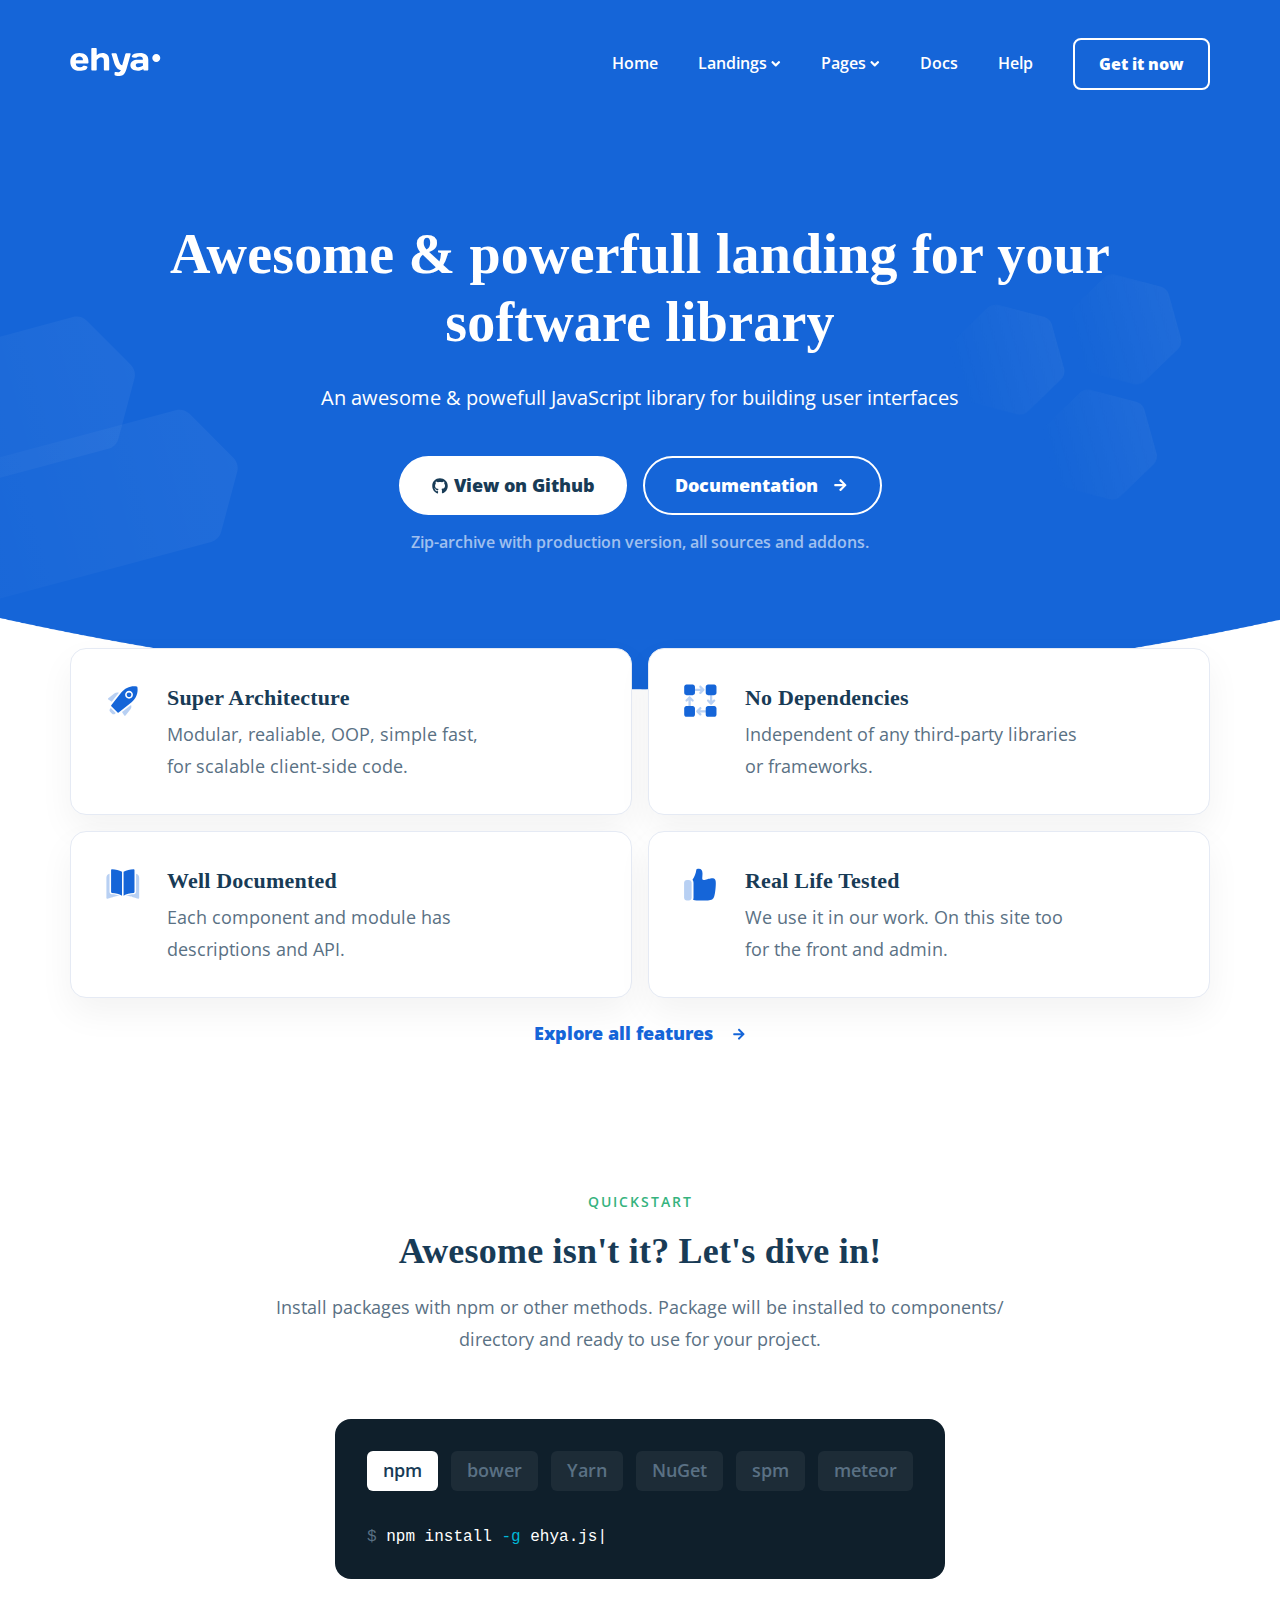
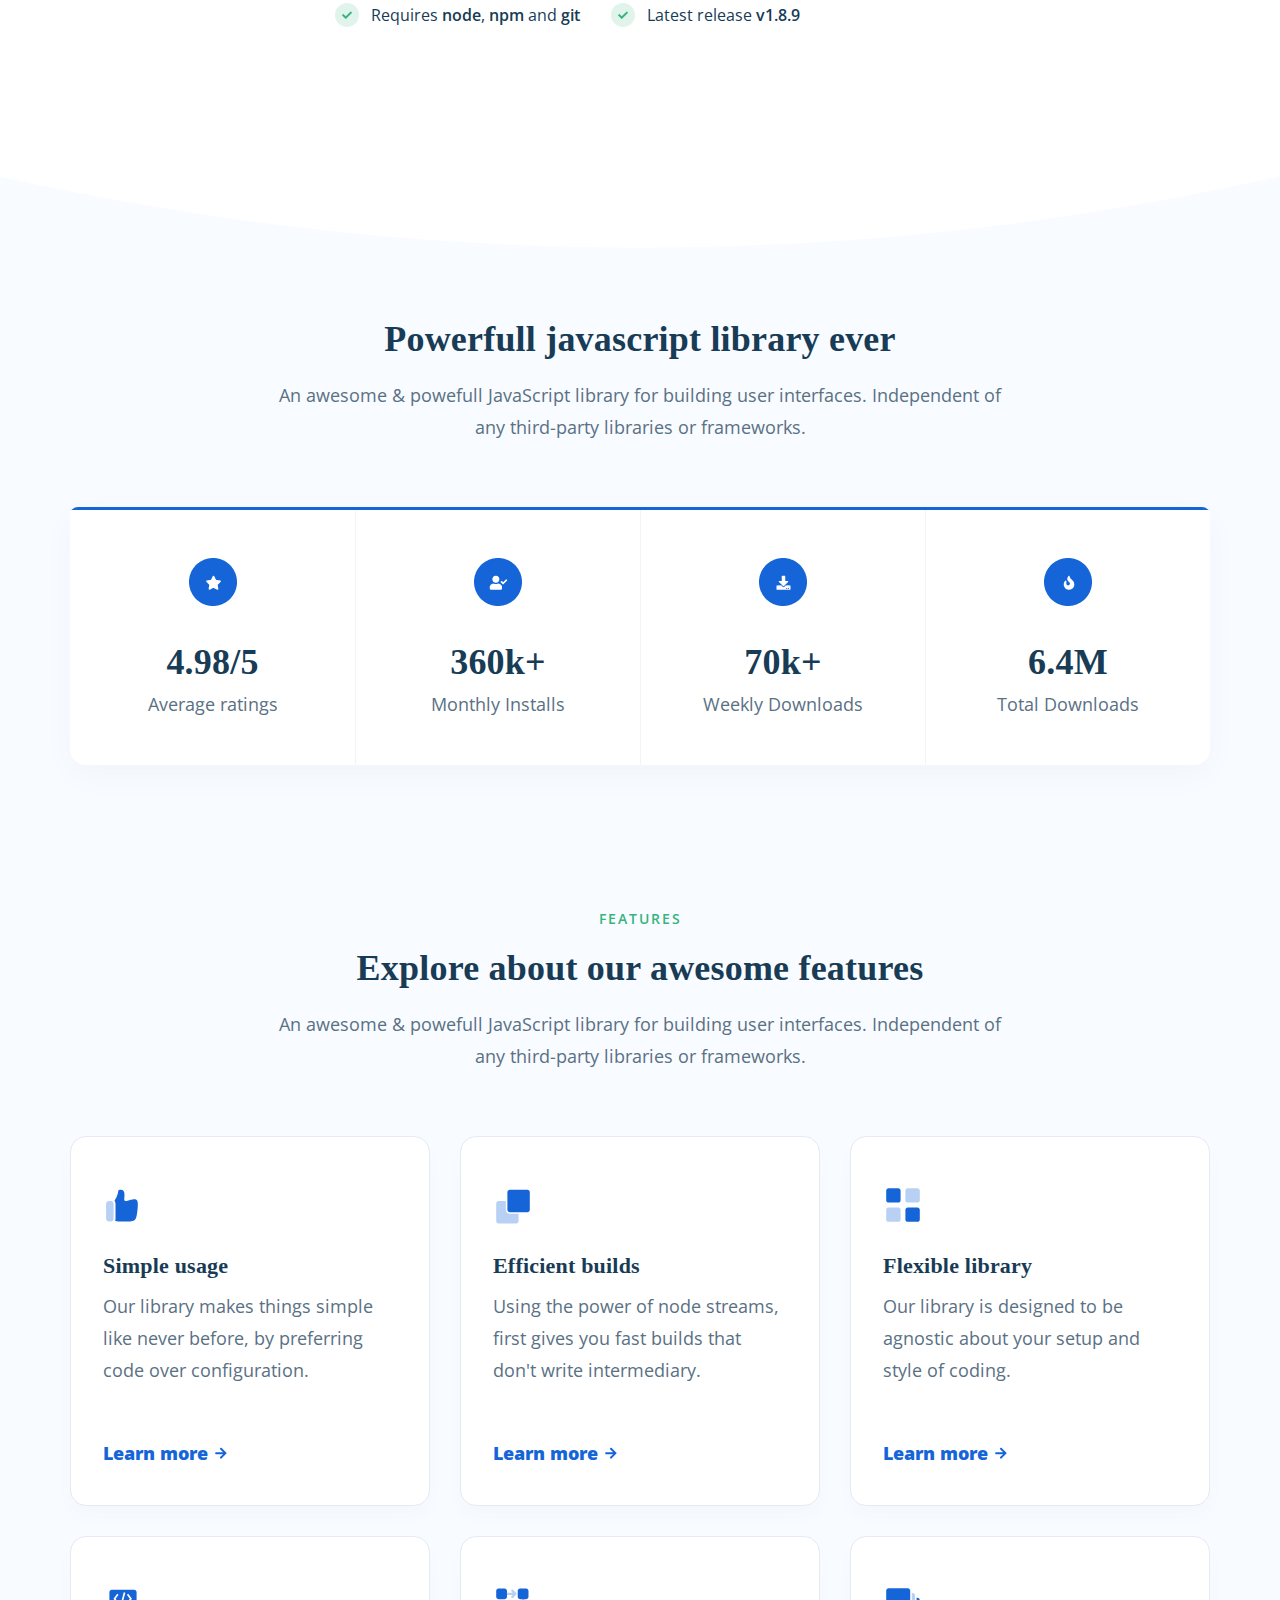
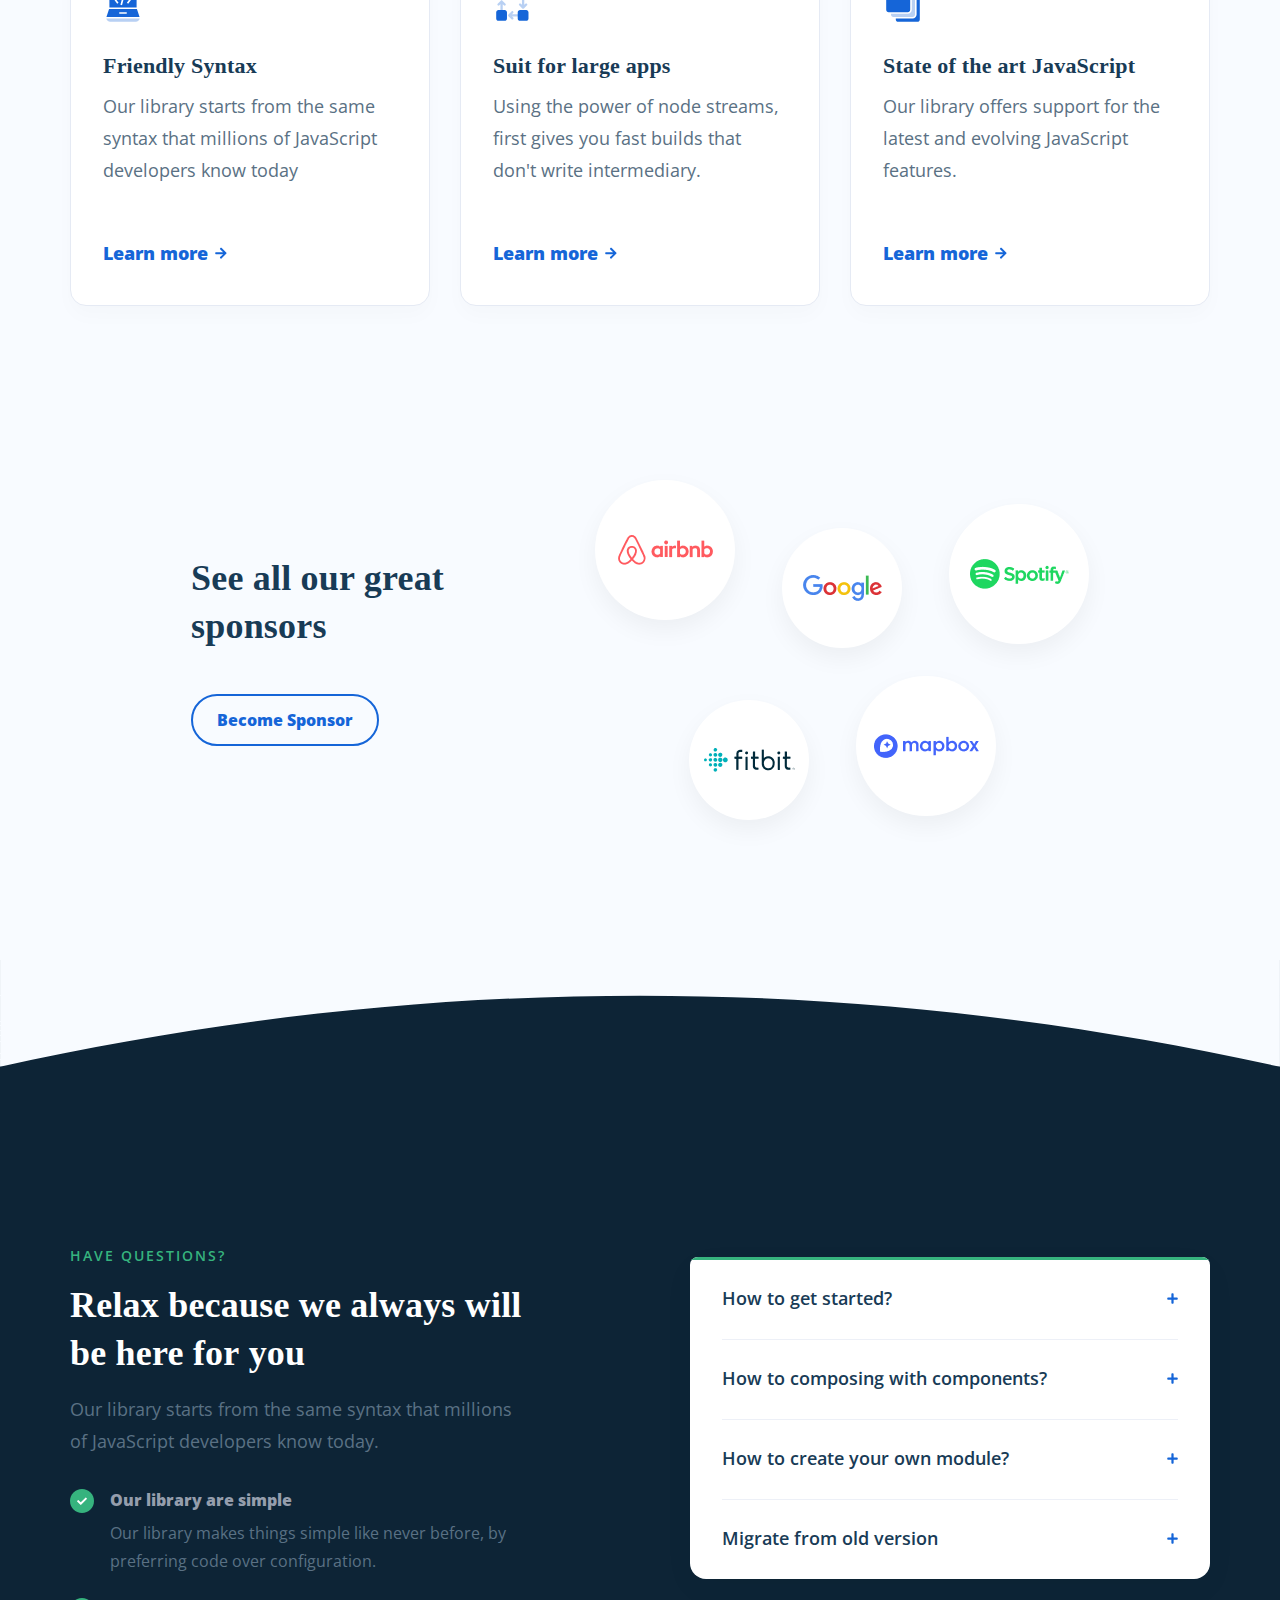
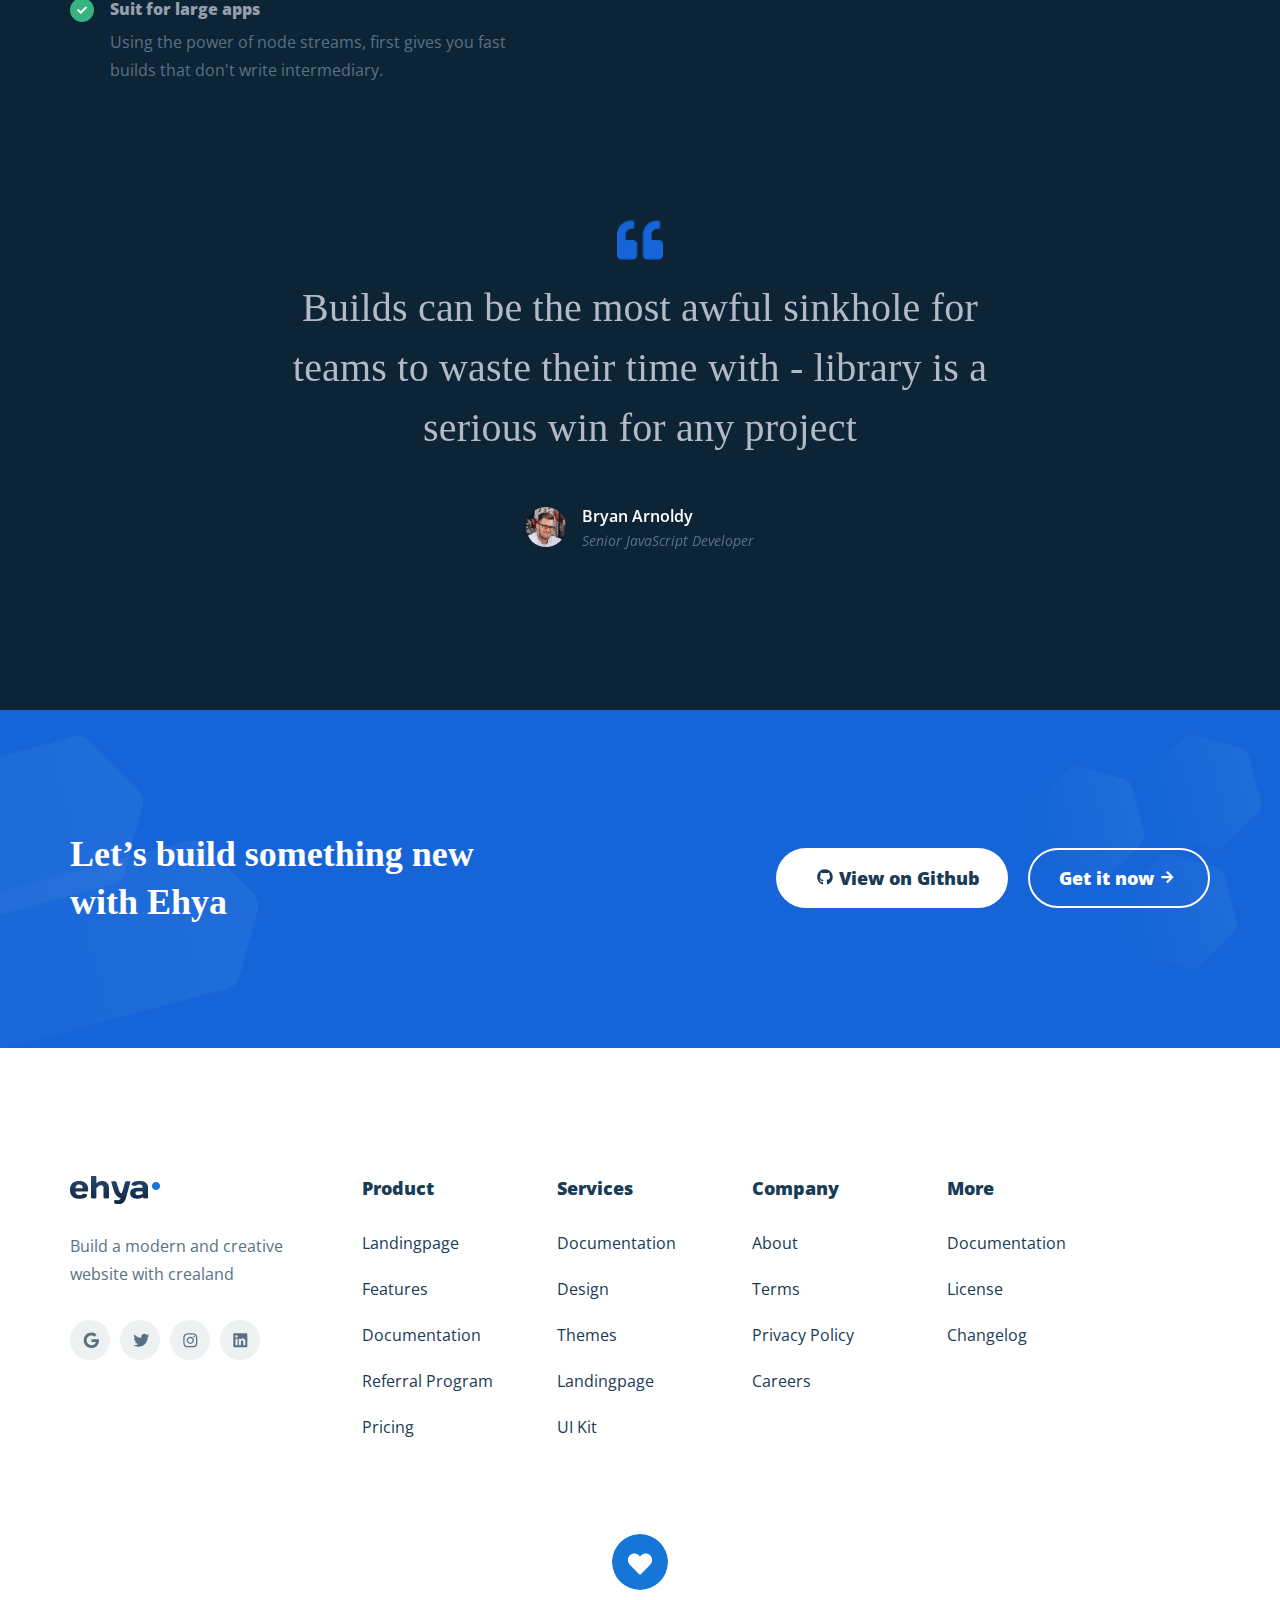
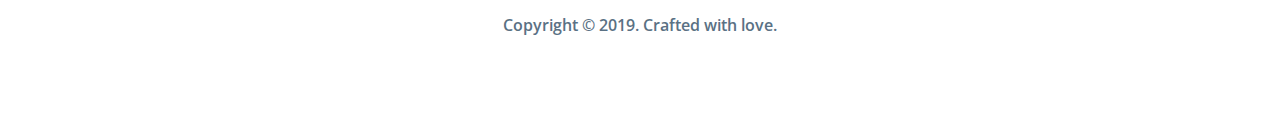
==== index.html @ fa4e306f "fix: change footer mark up & styles" ====
<!DOCTYPE html>
<html lang="en">
<head>
    <meta charset="UTF-8">
    <meta name="viewport" content="width=device-width, initial-scale=1.0">
    <title>Ehya - Software Library</title>
    <link rel="shortcut icon" href="images/favicon.ico" type="image/x-icon">
    <link rel="icon" href="images/favicon.ico" type="image/x-icon">
    <link href="https://fonts.googleapis.com/css2?family=Open+Sans:ital,wght@0,400;0,600;0,700;1,400&display=swap" rel="stylesheet">
    <link rel="stylesheet" href="css/swiper-bundle.min.css">
    <link href="//db.onlinewebfonts.com/c/4c84f01ded4f950150fc30c12a58b5b1?family=SF+Mono" rel="stylesheet">
    <link rel="stylesheet" href="css/style.css">
</head>
<body>
    
    <object type="image/svg+xml" data="images/sprites.svg" style="display: none;"></object>
    
    <div class="modal sign-up-modal">
        <div class="modal-overlay"></div>
        <div class="sign-up-modal__inner">
            <div class="close-btn-block">
                <img src="images/close-icon.png" alt="Close modal" class="sign-up-modal__close-btn">
            </div>
            <!-- /.close-btn-block -->
            <div class="sign-up-modal__content">
                <h3 class="sign-up-modal__title">Let’s join us</h3>
                <button class="sign-up-modal__google-sign-up-btn">
                    <div class="google-sign-up-img">
                        <img src="images/Bitmap@3x.png" alt="Sign up via Google">
                    </div>Sign up with Google</button>
                <h4 class="sign-up-modal__subtitle">Or, sign up with your email</h4>
                <form action="#" class="sign-up-modal__form">
                    <h6 class="input-title">Your name*</h6>
                    <input type="text" class="sign-up-modal__input sign-up-modal__name" placeholder="Enter your name">
                    <h6 class="input-title">Email address*</h6>
                    <input type="email" class="sign-up-modal__input sign-up-modal__email" placeholder="Enter email address">
                    <h6 class="input-title">Password*</h6>
                    <input type="password" class="sign-up-modal__input sign-up-modal__password" placeholder="Enter password">
                    <input type="checkbox" class="sign-up-modal__checkbox-input" id="modal-checkbox">
                    <label class="sign-up-modal__checkbox" for="modal-checkbox">Agree to terms & conditions</label>
                    <button class="sign-up-modal__sign-up-btn" type="submit">Sign up</button>
                </form>
                <span class="sign-up-modal__info">Already have an account?
                    <a class="sign-up-modal__info-link" href="#">Sign in now</a>
                </span></div>
            <!-- /.sign-up-modal__content -->
        </div>
        <!-- /.sign-up-mpdal__inner -->
    </div>
    <!-- /.modal sign-up-modal -->
    
    <div class="mobile-menu">
        <div class="mobile-menu__overlay"></div>
        <div class="mobile-menu__inner">
            <div class="mobile-menu__wrapper">
                <button class="mobile-menu__close-btn">
                    <img src="images/close-mobile-menu.png" alt="Close menu" class="close-btn-icon">
                </button>
                <ul class="mobile-menu__list">
                    <li class="mobile-menu__item">
                        <a href="index.html" class="mobile-menu__link">Home</a>
                    </li>
                    <li class="mobile-menu__item">
                        <a href="#" class="mobile-menu__link mobile-menu__link--dropdown">Landings
                            <svg class="icon mobile-menu__icon">
                                <use xlink:href="images/sprites.svg#arrow-dropdown-menu-icon"></use>
                            </svg>
                        </a>
                        <ul class="mobile-menu__submenu-list">
                            <li class="mobile-menu__submenu-item">
                                <a href="#" class="mobile-menu__submenu-link mobile-menu__submenu-link--dropdown">Services
                                    <svg class="icon mobile-menu__icon">
                                        <use xlink:href="images/sprites.svg#arrow-dropdown-menu-icon"></use>
                                    </svg>
                                </a>
                                <ul class="mobile-menu__subsubmenu-list">
                                    <li class="mobile-menu__subsubmenu-item">
                                        <a href="#" class="mobile-menu__submenu-link">Software Library</a>
                                    </li>
                                    <li class="mobile-menu__subsubmenu-item">
                                        <a href="#" class="mobile-menu__submenu-link">Insurance</a>
                                    </li>
                                    <li class="mobile-menu__subsubmenu-item">
                                        <a href="#" class="mobile-menu__submenu-link">Converence</a>
                                    </li>
                                    <li class="mobile-menu__subsubmenu-item">
                                        <a href="#" class="mobile-menu__submenu-link">Rental</a>
                                    </li>
                                </ul>
                            </li> 
                            <li class="mobile-menu__submenu-item">
                                <a href="#" class="mobile-menu__submenu-link mobile-menu__submenu-link--dropdown">Products
                                    <svg class="icon mobile-menu__icon">
                                        <use xlink:href="images/sprites.svg#arrow-dropdown-menu-icon"></use>
                                    </svg>
                                </a>
                                <ul class="mobile-menu__subsubmenu-list">
                                    <li class="mobile-menu__subsubmenu-item">
                                        <a href="#" class="mobile-menu__submenu-link">Software Library</a>
                                    </li>
                                    <li class="mobile-menu__subsubmenu-item">
                                        <a href="#" class="mobile-menu__submenu-link">Insurance</a>
                                    </li>
                                    <li class="mobile-menu__subsubmenu-item">
                                        <a href="#" class="mobile-menu__submenu-link">Converence</a>
                                    </li>
                                    <li class="mobile-menu__subsubmenu-item">
                                        <a href="#" class="mobile-menu__submenu-link">Rental</a>
                                    </li>
                                </ul>
                            </li>
                        </ul>
                    </li>
                    <li class="mobile-menu__item">
                        <a href="#" class="mobile-menu__link mobile-menu__link--dropdown">Pages
                            <svg class="icon mobile-menu__icon">
                                <use xlink:href="images/sprites.svg#arrow-dropdown-menu-icon"></use>
                            </svg>
                        </a>
                        <ul class="mobile-menu__submenu-list">
                            <li class="mobile-menu__submenu-item">
                                <a href="#" class="mobile-menu__submenu-link">Software Library</a>
                            </li>
                            <li class="mobile-menu__submenu-item">
                                <a href="#" class="mobile-menu__submenu-link">Insurance</a>
                            </li>
                            <li class="mobile-menu__submenu-item">
                                <a href="#" class="mobile-menu__submenu-link">Converence</a>
                            </li>
                            <li class="mobile-menu__submenu-item">
                                <a href="#" class="mobile-menu__submenu-link">Rental</a>
                            </li>
                        </ul>
                    </li>
                    <li class="mobile-menu__item">
                        <a href="#" class="mobile-menu__link mobile-menu__link--dropdown">Docs
                            <svg class="icon mobile-menu__icon">
                                <use xlink:href="images/sprites.svg#arrow-dropdown-menu-icon"></use>
                            </svg>
                        </a>
                        <ul class="mobile-menu__submenu-list">
                            <li class="mobile-menu__submenu-item">
                                <a href="#" class="mobile-menu__submenu-link">Software Library</a>
                            </li>
                            <li class="mobile-menu__submenu-item">
                                <a href="#" class="mobile-menu__submenu-link">Insurance</a>
                            </li>
                            <li class="mobile-menu__submenu-item">
                                <a href="#" class="mobile-menu__submenu-link">Converence</a>
                            </li>
                            <li class="mobile-menu__submenu-item">
                                <a href="#" class="mobile-menu__submenu-link">Rental</a>
                            </li>
                        </ul>
                    </li>
                </ul>
                <button class="mobile-menu__button modal-open-btn">Get it now</button>
            </div>
            <!-- /.mobile-menu__wrapper -->
        </div>
        <!-- /.mobile-menu__inner -->
    </div>
    <!-- /.mobile-menu -->
    
    <header class="header">
        <div class="container header__container">
            <div class="header__wrapper">
                <div class="header__logo">
                    <a href="index.html" class="header__link">
                        <img src="images/logo-header.svg" alt="Ehya" class="header__logo-image">
                    </a>
                </div>
                <nav class="header__menu menu">
                    <ul class="menu__list">
                        <li class="menu__item">
                            <a href="index.html" class="menu__link">Home</a>
                        </li>
                        <li class="menu__item menu__item--dropdown" id="landings">
                            <a href="#" class="menu__link">Landings
                                <img src="images/menu-arrow-down.svg" alt="More" class="menu__img">
                            </a>
                            <div class="dropdown-menu">
                                <div class="dropdown-menu__wrapper">
                                    <ul class="dropdown-menu__list">
                                        <li class="dropdown-menu__item dropdown-menu__item--dropdown">Company
                                            <svg class="icon arrow-dropdown-menu-icon">
                                                <use xlink:href="images/sprites.svg#arrow-dropdown-menu-icon"></use>
                                            </svg>
                                            <div class="dropdown-submenu">
                                                <div class="dropdown-submenu__wrapper">
                                                    <ul class="dropdown-submenu__list">
                                                        <li class="dropdown-submenu__item">Basic</li>
                                                        <li class="dropdown-submenu__item">Right Cover</li>
                                                        <li class="dropdown-submenu__item">Left Cover</li>
                                                        <li class="dropdown-submenu__item">Modal</li>
                                                        <li class="dropdown-submenu__item">Modal with Image</li>
                                                        <li class="dropdown-submenu__item">Illustration</li>
                                                    </ul>
                                                </div>
                                                <!-- /.dropdown-submenu__wrapper -->
                                            </div>
                                            <!-- /.dropdown-submenu -->
                                        </li>
                                        <li class="dropdown-menu__item dropdown-menu__item--dropdown">Career
                                            <svg class="icon arrow-dropdown-menu-icon">
                                                <use xlink:href="images/sprites.svg#arrow-dropdown-menu-icon"></use>
                                            </svg>
                                            <div class="dropdown-submenu">
                                                <div class="dropdown-submenu__wrapper">
                                                    <ul class="dropdown-submenu__list">
                                                        <li class="dropdown-submenu__item">Basic</li>
                                                        <li class="dropdown-submenu__item">Right Cover</li>
                                                        <li class="dropdown-submenu__item">Left Cover</li>
                                                        <li class="dropdown-submenu__item">Modal</li>
                                                        <li class="dropdown-submenu__item">Modal with Image</li>
                                                        <li class="dropdown-submenu__item">Illustration</li>
                                                    </ul>
                                                </div>
                                                <!-- /.dropdown-submenu__wrapper -->
                                            </div>
                                            <!-- /.dropdown-submenu -->
                                        </li>
                                        <li class="dropdown-menu__item dropdown-menu__item--dropdown">Blog
                                            <svg class="icon arrow-dropdown-menu-icon">
                                                <use xlink:href="images/sprites.svg#arrow-dropdown-menu-icon"></use>
                                            </svg>
                                            <div class="dropdown-submenu">
                                                <div class="dropdown-submenu__wrapper">
                                                    <ul class="dropdown-submenu__list">
                                                        <li class="dropdown-submenu__item">Basic</li>
                                                        <li class="dropdown-submenu__item">Right Cover</li>
                                                        <li class="dropdown-submenu__item">Left Cover</li>
                                                        <li class="dropdown-submenu__item">Modal</li>
                                                        <li class="dropdown-submenu__item">Modal with Image</li>
                                                        <li class="dropdown-submenu__item">Illustration</li>
                                                    </ul>
                                                </div>
                                                <!-- /.dropdown-submenu__wrapper -->
                                            </div>
                                            <!-- /.dropdown-submenu -->
                                        </li>
                                        <li class="dropdown-menu__item dropdown-menu__item--dropdown">Utility - Sign in
                                            <svg class="icon arrow-dropdown-menu-icon">
                                                <use xlink:href="images/sprites.svg#arrow-dropdown-menu-icon"></use>
                                            </svg>
                                            <div class="dropdown-submenu">
                                                <div class="dropdown-submenu__wrapper">
                                                    <ul class="dropdown-submenu__list">
                                                        <li class="dropdown-submenu__item">Basic</li>
                                                        <li class="dropdown-submenu__item">Right Cover</li>
                                                        <li class="dropdown-submenu__item">Left Cover</li>
                                                        <li class="dropdown-submenu__item">Modal</li>
                                                        <li class="dropdown-submenu__item">Modal with Image</li>
                                                        <li class="dropdown-submenu__item">Illustration</li>
                                                    </ul>
                                                </div>
                                                <!-- /.dropdown-submenu__wrapper -->
                                            </div>
                                            <!-- /.dropdown-submenu -->
                                        </li>
                                        <li class="dropdown-menu__item dropdown-menu__item--dropdown">Utility - Sign up
                                            <svg class="icon arrow-dropdown-menu-icon">
                                                <use xlink:href="images/sprites.svg#arrow-dropdown-menu-icon"></use>
                                            </svg>
                                            <div class="dropdown-submenu">
                                                <div class="dropdown-submenu__wrapper">
                                                    <ul class="dropdown-submenu__list">
                                                        <li class="dropdown-submenu__item">Basic</li>
                                                        <li class="dropdown-submenu__item">Right Cover</li>
                                                        <li class="dropdown-submenu__item">Left Cover</li>
                                                        <li class="dropdown-submenu__item">Modal</li>
                                                        <li class="dropdown-submenu__item">Modal with Image</li>
                                                        <li class="dropdown-submenu__item">Illustration</li>
                                                    </ul>
                                                </div>
                                                <!-- /.dropdown-submenu__wrapper -->
                                            </div>
                                            <!-- /.dropdown-submenu -->
                                        </li>
                                        <li class="dropdown-menu__item dropdown-menu__item--dropdown">Utility - Password Reset
                                            <svg class="icon arrow-dropdown-menu-icon">
                                                <use xlink:href="images/sprites.svg#arrow-dropdown-menu-icon"></use>
                                            </svg>
                                            <div class="dropdown-submenu">
                                                <div class="dropdown-submenu__wrapper">
                                                    <ul class="dropdown-submenu__list">
                                                        <li class="dropdown-submenu__item">Basic</li>
                                                        <li class="dropdown-submenu__item">Right Cover</li>
                                                        <li class="dropdown-submenu__item">Left Cover</li>
                                                        <li class="dropdown-submenu__item">Modal</li>
                                                        <li class="dropdown-submenu__item">Modal with Image</li>
                                                        <li class="dropdown-submenu__item">Illustration</li>
                                                    </ul>
                                                </div>
                                                <!-- /.dropdown-submenu__wrapper -->
                                            </div>
                                            <!-- /.dropdown-submenu -->
                                        </li>
                                        <li class="dropdown-menu__item dropdown-menu__item--dropdown">Utility - Error 404
                                            <svg class="icon arrow-dropdown-menu-icon">
                                                <use xlink:href="images/sprites.svg#arrow-dropdown-menu-icon"></use>
                                            </svg>
                                            <div class="dropdown-submenu">
                                                <div class="dropdown-submenu__wrapper">
                                                    <ul class="dropdown-submenu__list">
                                                        <li class="dropdown-submenu__item">Basic</li>
                                                        <li class="dropdown-submenu__item">Right Cover</li>
                                                        <li class="dropdown-submenu__item">Left Cover</li>
                                                        <li class="dropdown-submenu__item">Modal</li>
                                                        <li class="dropdown-submenu__item">Modal with Image</li>
                                                        <li class="dropdown-submenu__item">Illustration</li>
                                                    </ul>
                                                </div>
                                                <!-- /.dropdown-submenu__wrapper -->
                                            </div>
                                            <!-- /.dropdown-submenu -->
                                        </li>
                                    </ul>
                                </div>
                                <!-- /.dropdown-menu__wrapper -->
                            </div>
                            <!-- /.dropdown-menu -->
                        </li>
                        <li class="menu__item menu__item--dropdown" id="pages">
                            <a href="#" class="menu__link">Pages
                                <img src="images/menu-arrow-down.svg" alt="More" class="menu__img">
                            </a>
                            <div class="dropdown-menu">
                                <div class="dropdown-menu__wrapper">
                                    <ul class="dropdown-menu__list">
                                        <li class="dropdown-menu__item dropdown-menu__item--dropdown">Company
                                            <svg class="icon arrow-dropdown-menu-icon">
                                                <use xlink:href="images/sprites.svg#arrow-dropdown-menu-icon"></use>
                                            </svg>
                                            <div class="dropdown-submenu">
                                                <div class="dropdown-submenu__wrapper">
                                                    <ul class="dropdown-submenu__list">
                                                        <li class="dropdown-submenu__item">Basic</li>
                                                        <li class="dropdown-submenu__item">Right Cover</li>
                                                        <li class="dropdown-submenu__item">Left Cover</li>
                                                        <li class="dropdown-submenu__item">Modal</li>
                                                        <li class="dropdown-submenu__item">Modal with Image</li>
                                                        <li class="dropdown-submenu__item">Illustration</li>
                                                    </ul>
                                                </div>
                                                <!-- /.dropdown-submenu__wrapper -->
                                            </div>
                                            <!-- /.dropdown-submenu -->
                                        </li>
                                        <li class="dropdown-menu__item dropdown-menu__item--dropdown">Career
                                            <svg class="icon arrow-dropdown-menu-icon">
                                                <use xlink:href="images/sprites.svg#arrow-dropdown-menu-icon"></use>
                                            </svg>
                                            <div class="dropdown-submenu">
                                                <div class="dropdown-submenu__wrapper">
                                                    <ul class="dropdown-submenu__list">
                                                        <li class="dropdown-submenu__item">Basic</li>
                                                        <li class="dropdown-submenu__item">Right Cover</li>
                                                        <li class="dropdown-submenu__item">Left Cover</li>
                                                        <li class="dropdown-submenu__item">Modal</li>
                                                        <li class="dropdown-submenu__item">Modal with Image</li>
                                                        <li class="dropdown-submenu__item">Illustration</li>
                                                    </ul>
                                                </div>
                                                <!-- /.dropdown-submenu__wrapper -->
                                            </div>
                                            <!-- /.dropdown-submenu -->
                                        </li>
                                        <li class="dropdown-menu__item dropdown-menu__item--dropdown">Blog
                                            <svg class="icon arrow-dropdown-menu-icon">
                                                <use xlink:href="images/sprites.svg#arrow-dropdown-menu-icon"></use>
                                            </svg>
                                            <div class="dropdown-submenu">
                                                <div class="dropdown-submenu__wrapper">
                                                    <ul class="dropdown-submenu__list">
                                                        <li class="dropdown-submenu__item">Basic</li>
                                                        <li class="dropdown-submenu__item">Right Cover</li>
                                                        <li class="dropdown-submenu__item">Left Cover</li>
                                                        <li class="dropdown-submenu__item">Modal</li>
                                                        <li class="dropdown-submenu__item">Modal with Image</li>
                                                        <li class="dropdown-submenu__item">Illustration</li>
                                                    </ul>
                                                </div>
                                                <!-- /.dropdown-submenu__wrapper -->
                                            </div>
                                            <!-- /.dropdown-submenu -->
                                        </li>
                                        <li class="dropdown-menu__item dropdown-menu__item--dropdown">Utility - Sign in
                                            <svg class="icon arrow-dropdown-menu-icon">
                                                <use xlink:href="images/sprites.svg#arrow-dropdown-menu-icon"></use>
                                            </svg>
                                            <div class="dropdown-submenu">
                                                <div class="dropdown-submenu__wrapper">
                                                    <ul class="dropdown-submenu__list">
                                                        <li class="dropdown-submenu__item">Basic</li>
                                                        <li class="dropdown-submenu__item">Right Cover</li>
                                                        <li class="dropdown-submenu__item">Left Cover</li>
                                                        <li class="dropdown-submenu__item">Modal</li>
                                                        <li class="dropdown-submenu__item">Modal with Image</li>
                                                        <li class="dropdown-submenu__item">Illustration</li>
                                                    </ul>
                                                </div>
                                                <!-- /.dropdown-submenu__wrapper -->
                                            </div>
                                            <!-- /.dropdown-submenu -->
                                        </li>
                                        <li class="dropdown-menu__item dropdown-menu__item--dropdown">Utility - Sign up
                                            <svg class="icon arrow-dropdown-menu-icon">
                                                <use xlink:href="images/sprites.svg#arrow-dropdown-menu-icon"></use>
                                            </svg>
                                            <div class="dropdown-submenu">
                                                <div class="dropdown-submenu__wrapper">
                                                    <ul class="dropdown-submenu__list">
                                                        <li class="dropdown-submenu__item">Basic</li>
                                                        <li class="dropdown-submenu__item">Right Cover</li>
                                                        <li class="dropdown-submenu__item">Left Cover</li>
                                                        <li class="dropdown-submenu__item">Modal</li>
                                                        <li class="dropdown-submenu__item">Modal with Image</li>
                                                        <li class="dropdown-submenu__item">Illustration</li>
                                                    </ul>
                                                </div>
                                                <!-- /.dropdown-submenu__wrapper -->
                                            </div>
                                            <!-- /.dropdown-submenu -->
                                        </li>
                                        <li class="dropdown-menu__item dropdown-menu__item--dropdown">Utility - Password Reset
                                            <svg class="icon arrow-dropdown-menu-icon">
                                                <use xlink:href="images/sprites.svg#arrow-dropdown-menu-icon"></use>
                                            </svg>
                                            <div class="dropdown-submenu">
                                                <div class="dropdown-submenu__wrapper">
                                                    <ul class="dropdown-submenu__list">
                                                        <li class="dropdown-submenu__item">Basic</li>
                                                        <li class="dropdown-submenu__item">Right Cover</li>
                                                        <li class="dropdown-submenu__item">Left Cover</li>
                                                        <li class="dropdown-submenu__item">Modal</li>
                                                        <li class="dropdown-submenu__item">Modal with Image</li>
                                                        <li class="dropdown-submenu__item">Illustration</li>
                                                    </ul>
                                                </div>
                                                <!-- /.dropdown-submenu__wrapper -->
                                            </div>
                                            <!-- /.dropdown-submenu -->
                                        </li>
                                        <li class="dropdown-menu__item dropdown-menu__item--dropdown">Utility - Error 404
                                            <svg class="icon arrow-dropdown-menu-icon">
                                                <use xlink:href="images/sprites.svg#arrow-dropdown-menu-icon"></use>
                                            </svg>
                                            <div class="dropdown-submenu">
                                                <div class="dropdown-submenu__wrapper">
                                                    <ul class="dropdown-submenu__list">
                                                        <li class="dropdown-submenu__item">Basic</li>
                                                        <li class="dropdown-submenu__item">Right Cover</li>
                                                        <li class="dropdown-submenu__item">Left Cover</li>
                                                        <li class="dropdown-submenu__item">Modal</li>
                                                        <li class="dropdown-submenu__item">Modal with Image</li>
                                                        <li class="dropdown-submenu__item">Illustration</li>
                                                    </ul>
                                                </div>
                                                <!-- /.dropdown-submenu__wrapper -->
                                            </div>
                                            <!-- /.dropdown-submenu -->
                                        </li>
                                    </ul>
                                </div>
                                <!-- /.dropdown-menu__wrapper -->
                            </div>
                            <!-- /.dropdown-menu -->
                        </li>
                        <li class="menu__item">
                            <a href="#" class="menu__link">Docs</a>
                        </li>
                        <li class="menu__item">
                            <a href="#" class="menu__link">Help</a>
                        </li>
                    </ul>
                </nav>
                <button class="header__button modal-open-btn">Get it now</button>
        
                <button class="mobile-menu-open-btn">
                    <span class="open-btn-item"></span>
                    <span class="open-btn-item"></span>
                    <span class="open-btn-item"></span>
                </button>
            </div>
            <!-- /.header__wrapper -->
        </div>
        <!-- /.container header__container -->
    </header>

    <section class="hero">
        <div class="hero__wrapper">
            <div class="container">
                <div class="hero__content">
                    <h1 class="hero__title">Awesome & powerfull landing for your software library</h1>
                    <h4 class="hero__subtitle">An awesome & powefull JavaScript library for building user interfaces</h4>
                    <div class="hero__button-group">
                        <a href="#" class="hero__button hero__git-button">
                            <svg class="icon git-icon hero__git">
                                <use xlink:href="images/sprites.svg#git-icon"></use>
                            </svg>
                            View on Github
                        </a>
                        <a href="pricing.html" class="hero__button hero__docs-button">Documentation 
                            <svg class="icon arrow-right-icon hero__arrow-right">
                                <use xlink:href="images/sprites.svg#arrow-right-icon"></use>
                            </svg>
                        </a>
                    </div>
                    <!-- /.hero__button-group -->
                    <p class="hero__descr">Zip-archive with production version, all sources and addons.</p>
                    <div class="left-patern">
                        <img src="images/hero-patern-left.svg" alt="#">
                    </div>
                    <!-- /.left-patern -->
                    <div class="right-patern">
                        <img src="images/hero-patern-right.svg" alt="#">
                    </div>
                    <!-- /.right-patern -->
                </div>
                <!-- /.hero__content -->
            </div>
        </div>
        <!-- /.hero__wrapper -->
        <div class="hero__wave">
            <img src="images/wave.png" alt="wave">
        </div>
    </section>

    <section class="features-cards"> 
        <div class="container features-cards__container">
            <div class="features-cards__inner">
                <div class="features-cards__item">
                    <img src="images/icon-rocket.svg" alt="Rocket" class="features-cards__icon">
                    <div class="features-cards__descr">
                        <h4 class="features-cards__title">Super Architecture</h4>
                        <p class="features-cards__text">Modular, realiable, OOP, simple fast, for scalable client-side code.</p>
                    </div>
                    <!-- /.features-cards__descr -->
                </div>
                <!-- /.features-cards__item -->
                <div class="features-cards__item">
                    <img src="images/icon-workflow.svg" alt="Workflow" class="features-cards__icon">
                    <div class="features-cards__descr">
                        <h4 class="features-cards__title">No Dependencies</h4>
                        <p class="features-cards__text">Independent of any third-party libraries or frameworks.</p>
                    </div>
                    <!-- /.features-cards__descr -->
                </div>
                <!-- /.features-cards__item -->
                <div class="features-cards__item">
                    <img src="images/icon-opened-file.svg" alt="Opened File" class="features-cards__icon">
                    <div class="features-cards__descr">
                        <h4 class="features-cards__title">Well Documented</h4>
                        <p class="features-cards__text">Each component and module has descriptions and API.</p>
                    </div>
                    <!-- /.features-cards__descr -->
                </div>
                <!-- /.features-cards__item -->
                <div class="features-cards__item">
                    <img src="images/icon-like.svg" alt="Like" class="features-cards__icon">
                    <div class="features-cards__descr">
                        <h4 class="features-cards__title">Real Life Tested</h4>
                        <p class="features-cards__text">We use it in our work. On this site too for the front and admin.</p>
                    </div>
                    <!-- /.features-cards__descr -->
                </div>
                <!-- /.features-cards__item -->
            </div>
            <!-- /.features-cards__inner -->
                <div class="features-cards__explore-all">
                    <a href="pricing.html" class="features-cards__link">Explore all features
                        <svg class="icon arrow-right-icon features-cards__arrow-right">
                            <use xlink:href="images/sprites.svg#arrow-right-icon"></use>
                        </svg>
                    </a>
                </div>
                <!-- /.features-cards__explore-all -->
        </div>
        <!-- /.container -->
    </section>

    <section class="quickstart">
        <div class="container">
            <div class="quickstart__inner">
                <h5 class="quickstart__suptitle section-suptitle">QUICKSTART</h5>
                <h2 class="quickstart__title section-title">Awesome isn't it? Let's dive in!</h2>
                <p class="quickstart__descr section-descr">Install packages with npm or other methods. Package will be installed to components/ directory and ready to use for your project.</p>
                <div class="quickstart__monitor-inner">
                    <div class="quickstart__monitor">
                        <div class="quickstart__button-panel">
                            <button class="quickstart__button quickstart__button--active" data-target="npm">npm</button>
                            <button class="quickstart__button" data-target="bower">bower</button>
                            <button class="quickstart__button" data-target="yarn">Yarn</button>
                            <button class="quickstart__button" data-target="nuGet">NuGet</button>
                            <button class="quickstart__button" data-target="spm">spm</button>
                            <button class="quickstart__button" data-target="meteor">meteor</button>
                        </div>
                        <!-- /.quickstart__button-panel -->
                        <div class="quickstart__code-panel">
                            <p class="quickstart__code-sample quickstart__code-sample--active" id="npm">
                                <span class="grey-text">$ </span>npm install <span class="cian-text">-g </span>ehya.js|
                            </p>
                            <p class="quickstart__code-sample" id="bower">
                                <span class="grey-text">$ </span>bower install <span class="cian-text">-g </span>ehya.js|
                            </p>
                            <p class="quickstart__code-sample" id="yarn">
                                <span class="grey-text">$ </span>Yarn install <span class="cian-text">-g </span>ehya.js|
                            </p>
                            <p class="quickstart__code-sample" id="nuGet">
                                <span class="grey-text">$ </span>NuGet install <span class="cian-text">-g </span>ehya.js|
                            </p>
                            <p class="quickstart__code-sample" id="spm">
                                <span class="grey-text">$ </span>spm install <span class="cian-text">-g </span>ehya.js|
                            </p>
                            <p class="quickstart__code-sample" id="meteor">
                                <span class="grey-text">$ </span>meteor install <span class="cian-text">-g </span>ehya.js|
                            </p>
                        </div>
                        <!-- /.quickstart__code-panel -->
                    </div>
                    <!-- /.quickstart__monitor -->
                    <div class="quickstart__explanation">
                        <div class="quickstart__explanation-item quickstart__explanation-item--active" id="npm-req">
                            <p class="quickstart__text quickstart__requiares">
                                <img src="images/check-icon.svg" alt="icon" class="quickstart__icon"> Requires
                                <span class="quickstart__bold-span"> &nbsp;node</span>,
                                <span class="quickstart__bold-span">&nbsp;npm&nbsp;</span>and
                                <span class="quickstart__bold-span">&nbsp;git </span>
                            </p>
                            <p class="quickstart__text quickstart__version">
                                <img src="images/check-icon.svg" alt="icon" class="quickstart__icon"> Latest release
                                <span class="quickstart__bold-span">&nbsp;v1.8.9</span>
                            </p>
                        </div>
                        <!-- /.quickstart__explanation-item -->
                        <div class="quickstart__explanation-item" id="bower-req">
                            <p class="quickstart__text quickstart__requiares">
                                <img src="images/check-icon.svg" alt="icon" class="quickstart__icon"> Requires
                                <span class="quickstart__bold-span"> &nbsp;node</span>,
                                <span class="quickstart__bold-span">&nbsp;bower&nbsp;</span>and
                                <span class="quickstart__bold-span">&nbsp;git </span>
                            </p>
                            <p class="quickstart__text quickstart__version">
                                <img src="images/check-icon.svg" alt="icon" class="quickstart__icon"> Latest release
                                <span class="quickstart__bold-span">&nbsp;v2.3</span>
                            </p>
                        </div>
                        <!-- /.quickstart__explanation-item -->
                        <div class="quickstart__explanation-item" id="yarn-req">
                            <p class="quickstart__text quickstart__requiares">
                                <img src="images/check-icon.svg" alt="icon" class="quickstart__icon"> Requires
                                <span class="quickstart__bold-span"> &nbsp;node</span>,
                                <span class="quickstart__bold-span">&nbsp;Yarn&nbsp;</span>and
                                <span class="quickstart__bold-span">&nbsp;git </span>
                            </p>
                            <p class="quickstart__text quickstart__version">
                                <img src="images/check-icon.svg" alt="icon" class="quickstart__icon"> Latest release
                                <span class="quickstart__bold-span">&nbsp;v1.01.2</span>
                            </p>
                        </div>
                        <!-- /.quickstart__explanation-item -->
                        <div class="quickstart__explanation-item" id="nuGet-req">
                            <p class="quickstart__text quickstart__requiares">
                                <img src="images/check-icon.svg" alt="icon" class="quickstart__icon"> Requires
                                <span class="quickstart__bold-span"> &nbsp;node</span>,
                                <span class="quickstart__bold-span">&nbsp;NuGet&nbsp;</span>and
                                <span class="quickstart__bold-span">&nbsp;git </span>
                            </p>
                            <p class="quickstart__text quickstart__version">
                                <img src="images/check-icon.svg" alt="icon" class="quickstart__icon"> Latest release
                                <span class="quickstart__bold-span">&nbsp;v3.5.0</span>
                            </p>
                        </div>
                        <!-- /.quickstart__explanation-item -->
                        <div class="quickstart__explanation-item" id="spm-req">
                            <p class="quickstart__text quickstart__requiares">
                                <img src="images/check-icon.svg" alt="icon" class="quickstart__icon"> Requires
                                <span class="quickstart__bold-span"> &nbsp;node</span>,
                                <span class="quickstart__bold-span">&nbsp;spm&nbsp;</span>and
                                <span class="quickstart__bold-span">&nbsp;git </span>
                            </p>
                            <p class="quickstart__text quickstart__version">
                                <img src="images/check-icon.svg" alt="icon" class="quickstart__icon"> Latest release
                                <span class="quickstart__bold-span">&nbsp;v3.2.19</span>
                            </p>
                        </div>
                        <!-- /.quickstart__explanation-item -->
                        <div class="quickstart__explanation-item" id="meteor-req">
                            <p class="quickstart__text quickstart__requiares">
                                <img src="images/check-icon.svg" alt="icon" class="quickstart__icon"> Requires
                                <span class="quickstart__bold-span"> &nbsp;node</span>,
                                <span class="quickstart__bold-span">&nbsp;meteor&nbsp;</span>and
                                <span class="quickstart__bold-span">&nbsp;git </span>
                            </p>
                            <p class="quickstart__text quickstart__version">
                                <img src="images/check-icon.svg" alt="icon" class="quickstart__icon"> Latest release
                                <span class="quickstart__bold-span">&nbsp;v7.007.1</span>
                            </p>
                        </div>
                        <!-- /.quickstart__explanation-item -->
                    </div>
                    <!-- /.quickstart__explanation -->
                </div>
                <!-- /.quickstart__monitor-inner -->
            </div>
            <!-- /.quickstart__inner -->
        </div>
        <!-- /.container -->
    </section>
    
    <div class="powerfull__wave">
        <img src="images/wave.svg" alt="">
    </div>

    <section class="powerfull">
        <div class="container">
            <h2 class="powerfull__title section-title">Powerfull javascript library ever</h2>
            <div class="powerfull__descr section-descr">An awesome & powefull JavaScript library for building user interfaces. Independent of any third-party libraries or frameworks.</div>
            <div class="powerfull__results">
                <div class="powerfull__line"></div>
                <!-- /.powerfull__line -->
                <div class="powerfull__results-wrapper">
                    <div class="powerfull__card">
                        <img src="images/star.png" alt="Star" class="powerfull__icon">
                        <h2 class="powerfull__count">4.98/5</h2>
                        <span class="powerfull__text">Average ratings</span>
                    </div>
                    <div class="powerfull__card">
                        <img src="images/person.png" alt="Person" class="powerfull__icon">
                        <h2 class="powerfull__count">360k+</h2>
                        <span class="powerfull__text">Monthly Installs</span>
                    </div>
                    <div class="powerfull__card">
                        <img src="images/download.png" alt="Downloads" class="powerfull__icon">
                        <h2 class="powerfull__count">70k+</h2>
                        <span class="powerfull__text">Weekly Downloads</span>
                    </div>
                    <div class="powerfull__card">
                        <img src="images/fire.png" alt="Fire" class="powerfull__icon">
                        <h2 class="powerfull__count">6.4M</h2>
                        <span class="powerfull__text">Total Downloads</span>
                    </div>
                </div>
                <!-- /.powerfull__results-wrapper -->
            </div>
            <!-- /.powerfull__results -->
        </div>
        <!-- /.container -->
    </section>

    <section class="features">
        <div class="container">
            <h5 class="features__suptitle section-suptitle">FEATURES</h5>
            <h2 class="features__title section-title">Explore about our awesome features</h2>
            <p class="features__descr section-descr">An awesome & powefull JavaScript library for building user interfaces. Independent of any third-party libraries or frameworks.</p>
            <div class="features__inner">
                <div class="features__card">
                    <img src="images/icon-like.svg" alt="Like" class="features__card-icon">
                    <h4 class="features__card-title">Simple usage</h4>
                    <p class="features__card-text">Our library makes things simple like never before, by preferring code over configuration.</p>
                    <a href="pricing.html" class="features__card-link">Learn more
                        <svg class="icon arrow-right-icon features__card-arrow-right">
                            <use xlink:href="images/sprites.svg#arrow-right-icon"></use>
                        </svg>
                    </a>
                </div>
                <!-- /.features__card -->
                <div class="features__card">
                    <img src="images/icon-substract.svg" alt="Substract" class="features__card-icon">
                    <h4 class="features__card-title">Efficient builds</h4>
                    <p class="features__card-text">Using the power of node streams, first gives you fast builds that don't write intermediary.</p>
                    <a href="pricing.html" class="features__card-link">Learn more
                        <svg class="icon arrow-right-icon features__card-arrow-right">
                            <use xlink:href="images/sprites.svg#arrow-right-icon"></use>
                        </svg>
                    </a>
                </div>
                <!-- /.features__card -->
                <div class="features__card">
                    <img src="images/icon-application.svg" alt="Application" class="features__card-icon">
                    <h4 class="features__card-title">Flexible library</h4>
                    <p class="features__card-text">Our library is designed to be agnostic about your setup and style of coding. </p>
                    <a href="pricing.html" class="features__card-link">Learn more
                        <svg class="icon arrow-right-icon features__card-arrow-right">
                            <use xlink:href="images/sprites.svg#arrow-right-icon"></use>
                        </svg>
                    </a>
                </div>
                <!-- /.features__card -->
                <div class="features__card">
                    <img src="images/icon-syntax.svg" alt="Syntax" class="features__card-icon">
                    <h4 class="features__card-title">Friendly Syntax</h4>
                    <p class="features__card-text">Our library starts from the same syntax that millions of JavaScript developers know today</p>
                    <a href="" class="features__card-link">Learn more
                        <svg class="icon arrow-right-icon features__card-arrow-right">
                            <use xlink:href="images/sprites.svg#arrow-right-icon"></use>
                        </svg>
                    </a>
                </div>
                <!-- /.features__card -->
                <div class="features__card">
                    <img src="images/icon-workflow.svg" alt="Workflow" class="features__card-icon">
                    <h4 class="features__card-title">Suit for large apps</h4>
                    <p class="features__card-text">Using the power of node streams, first gives you fast builds that don't write intermediary.</p>
                    <a href="pricing.html" class="features__card-link">Learn more
                        <svg class="icon arrow-right-icon features__card-arrow-right">
                            <use xlink:href="images/sprites.svg#arrow-right-icon"></use>
                        </svg>
                    </a>
                </div>
                <!-- /.features__card -->
                <div class="features__card">
                    <img src="images/icon-multiple-shape.svg" alt="Multiple Shape" class="features__card-icon">
                    <h4 class="features__card-title">State of the art JavaScript</h4>
                    <p class="features__card-text">Our library offers support for the latest and evolving JavaScript features.</p>
                    <a href="pricing.html" class="features__card-link">Learn more
                        <svg class="icon arrow-right-icon features__card-arrow-right">
                            <use xlink:href="images/sprites.svg#arrow-right-icon"></use>
                        </svg>
                    </a>
                </div>
                <!-- /.features__card -->
            </div>
            <!-- /.features__inner -->
        </div>
        <!-- /.container -->
    </section>

    <section class="sponsors">
        <div class="sponsors__container">
            <div class="sponsors__inner">
                <div class="sponsors__left-side">
                    <h2 class="sponsors__title">See all our great sponsors</h2>
                    <button class="sponsors__btn modal-open-btn">Become Sponsor</button>
                </div>
                <!-- /.sponsors__left-side -->
                <div class="sponsors__right-side">
                    <div class="sponsors__item sponsors__item--big sponsors__item--airbnb">
                        <img src="images/airbnb.png" alt="Airbnb">
                    </div>
                    <div class="sponsors__item sponsors__item--small sponsors__item--google">
                        <img src="images/google.png" alt="Google">
                    </div>
                    <div class="sponsors__item sponsors__item--big sponsors__item--spotify">
                        <img src="images/spotify.png" alt="Spotify">
                    </div>
                    <div class="sponsors__item sponsors__item--small sponsors__item--fitbit">
                        <img src="images/fitbit.png" alt="Fitbit">
                    </div>
                    <div class="sponsors__item sponsors__item--big sponsors__item--mapbox">
                        <img src="images/mapbox.png" alt="Mapbox">
                    </div>
                </div>
                <!-- /.sponsors__right-side -->
            </div>
            <!-- /.sponsors__inner -->
        </div>
        <!-- /.sponsors-caontainer -->
    </section>

    <div class="sponsors__wave">
        <img src="images/wave.svg" alt="">
    </div>

    <section class="questions">
        <div class="container questions__container">
            <div class="questions__inner">
                <div class="questions__advantages">
                    <h4 class="questions__suptitle section-suptitle">HAVE QUESTIONS?</h4>
                    <h2 class="questions__title section-title">Relax because we always will be here for&nbsp;you</h2>
                    <p class="questions__descr section-descr">Our library starts from the&nbsp;same syntax that millions of&nbsp;JavaScript developers know today.</p>
                    <div class="questions__pins questions-pins">
                        <div class="questions-pins__item">
                            <img src="images/advantage-icon.svg" alt="Advantage icon" class="questions-pins__icon">
                            <div class="questions-pins__descr">
                                <h4 class="questions-pins__title">Our library are simple</h4>
                                <p class="questions-pins__text">Our library makes things simple like never before, by preferring code over configuration.</p>
                            </div>
                        </div>
                        <div class="questions-pins__item">
                            <img src="images/advantage-icon.svg" alt="Advantage icon" class="questions-pins__icon">
                            <div class="questions-pins__descr">
                                <h4 class="questions-pins__title">Suit for large apps</h4>
                                <p class="questions-pins__text">Using the power of node streams, first gives you fast builds that don't write intermediary.</p>
                            </div>
                        </div>
                    </div>
                    <!-- /.questions__pins -->
                </div>
                <!-- /.questions__advantages -->
                    <div class="questions__pins questions-pins questions-pins--mobile">
                        <div class="questions-pins__item">
                            <img src="images/advantage-icon.svg" alt="Advantage icon" class="questions-pins__icon">
                            <div class="questions-pins__descr">
                                <h4 class="questions-pins__title">Our library are simple</h4>
                                <p class="questions-pins__text">Our library makes things simple like never before, by preferring code over configuration.</p>
                            </div>
                        </div>
                        <div class="questions-pins__item">
                            <img src="images/advantage-icon.svg" alt="Advantage icon" class="questions-pins__icon">
                            <div class="questions-pins__descr">
                                <h4 class="questions-pins__title">Suit for large apps</h4>
                                <p class="questions-pins__text">Using the power of node streams, first gives you fast builds that don't write intermediary.</p>
                            </div>
                        </div>
                    </div>
                    <!-- /.questions__pins--mobile -->
                <div class="questions__accordeon accordeon">
                    <div class="accordeon__line"></div>
                    <!-- /.accordeon__line -->
                    <div class="accordeon__wrapper">
                        <div class="accordeon__item">
                            <h4 class="accordeon__question">How to get started?
                                <div class="accordeon__icons">
                                    <img src="images/plus-icon.svg" alt="Plus" class="accordeon__icon accordeon__icon--plus">
                                    <img src="images/minus-icon.svg" alt="Minus" class="accordeon__icon accordeon__icon--minus">
                                </div>
                                <!-- /.accordeon__icons -->
                            </h4>
                            <p class="accordeon__answer">An awesome & powefull JavaScript library for building user interfaces. Makes things simple like never before, by preferring code over configuration.</p>
                        </div>
                        <!-- /.accordeon__item -->
                        <div class="accordeon__item">
                            <h4 class="accordeon__question">How to composing with components?
                                <div class="accordeon__icons">
                                    <img src="images/plus-icon.svg" alt="Plus" class="accordeon__icon accordeon__icon--plus">
                                    <img src="images/minus-icon.svg" alt="Minus" class="accordeon__icon accordeon__icon--minus">
                                </div>
                                <!-- /.accordeon__icons -->
                            </h4>
                            <p class="accordeon__answer">Lorem ipsum dolor sit amet consectetur adipisicing elit. Repellat vitae vero possimus, cumque voluptas tenetur?</p>
                        </div>
                        <!-- /.accordeon__item -->
                        <div class="accordeon__item">
                            <h4 class="accordeon__question">How to create your own module?
                                <div class="accordeon__icons">
                                    <img src="images/plus-icon.svg" alt="Plus" class="accordeon__icon accordeon__icon--plus">
                                    <img src="images/minus-icon.svg" alt="Minus" class="accordeon__icon accordeon__icon--minus">
                                </div>
                                <!-- /.accordeon__icons -->
                            </h4>
                            <p class="accordeon__answer">Lorem ipsum dolor, sit amet consectetur adipisicing elit. Veniam magnam et, fugit a optio hic?</p>
                        </div>
                        <!-- /.accordeon__item -->
                        <div class="accordeon__item">
                            <h4 class="accordeon__question">Migrate from old version
                                <div class="accordeon__icons">
                                    <img src="images/plus-icon.svg" alt="Plus" class="accordeon__icon accordeon__icon--plus">
                                    <img src="images/minus-icon.svg" alt="Minus" class="accordeon__icon accordeon__icon--minus">
                                </div>
                                <!-- /.accordeon__icons -->
                            </h4>
                            <p class="accordeon__answer">Lorem ipsum dolor sit amet, consectetur adipisicing elit. Itaque autem commodi ex, ducimus est qui error possimus!</p>
                        </div>
                        <!-- /.accordeon__item -->
                    </div>
                    <!-- /.accordeon__wrapper -->
                </div>
                <!-- /.questions__accordeon -->
            </div>
            <!-- /.questions__inner -->
            <div class="questions__slider questions-slider__container">
                <div class="questions-slider__image">
                    <img src="images/quote-left-icon.png" alt="Quote Icon" class="quote-icon">
                </div>
                <!-- /.questions-slider__image -->
                <div class="questions-slider__wrapper swiper-wrapper">
                    <!-- Slides -->
                    <div class="questions-slider__slide swiper-slide">
                        <p class="questions-slider__text">Builds can be the most awful sinkhole for teams to waste their time with - library is a serious win for any project</p>
                        <!-- /.questions-slider__text -->
                        <div class="questions-slider__author">
                            <div class="questions-slider__photo">
                                <img src="images/author-image-1.png" alt="Bryan Arnoldy">
                            </div>
                            <!-- /.questions-slider__photo -->
                            <div class="questions-slider__info">
                                <p class="questions-slider__name">Bryan Arnoldy</p>
                                <p class="questions-slider__job">Senior JavaScript Developer</p>
                            </div>
                            <!-- /.questions-slider__info -->
                        </div>
                        <!-- /.questions-slider__author -->
                    </div>
                    <!-- /.questions-slider__slide -->
                    <div class="questions-slider__slide swiper-slide">
                        <p class="questions-slider__text">Lorem ipsum dolor sit amet consectetur adipisicing elit. Aliquid delectus deleniti fugiat.</p>
                        <!-- /.questions-slider__text -->
                        <div class="questions-slider__author">
                            <div class="questions-slider__photo">
                                <img src="images/author-image-2.png" alt="John Smith">
                            </div>
                            <!-- /.questions-slider__photo -->
                            <div class="questions-slider__info">
                                <p class="questions-slider__name">John Smith</p>
                                <p class="questions-slider__job">CEO</p>
                            </div>
                            <!-- /.questions-slider__info -->
                        </div>
                        <!-- /.questions-slider__author -->
                    </div>
                    <!-- /.questions-slider__slide -->
                    <div class="questions-slider__slide swiper-slide">
                        <p class="questions-slider__text">Lorem ipsum dolor sit, amet consectetur adipisicing elit. Quas nostrum illum animi eius quaerat?</p>
                        <!-- /.questions-slider__text -->
                        <div class="questions-slider__author">
                            <div class="questions-slider__photo">
                                <img src="images/author-image-3.png" alt="Teddy White">
                            </div>
                            <!-- /.questions-slider__photo -->
                            <div class="questions-slider__info">
                                <p class="questions-slider__name">Teddy White</p>
                                <p class="questions-slider__job">UI/UX designer</p>
                            </div>
                            <!-- /.questions-slider__info -->
                        </div>
                        <!-- /.questions-slider__author -->
                    </div>
                    <!-- /.questions-slider__slide -->
                </div>
            </div>
        </div>
        <!-- /.container -->
    </section>

    <section class="sign-up">
        <div class="container">
            <div class="sign-up__wrapper">
                <h2 class="sign-up__title">Let’s build something new with Ehya</h2>
                <div class="sign-up__button-group">
                    <a href="https://github.com" target="blank" class="sign-up__button sign-up__git-button">
                        <svg class="icon git-icon sign-up__git">
                            <use xlink:href="images/sprites.svg#git-icon"></use>
                        </svg>
                        View on Github
                    </a>
                    <button class="sign-up__button sign-up__get-button modal-open-btn">Get it now 
                        <svg class="icon arrow-right-icon sign-up__arrow-right">
                            <use xlink:href="images/sprites.svg#arrow-right-icon"></use>
                        </svg>
                    </button>
                </div>
                <!-- /.sign-up__button-group -->
            </div>
            <!-- /.sign-up__wrapper -->
        </div>
        <!-- /.container -->
        <img src="images/hero-patern-left.svg" alt="Patern" class="sign-up__left-patern">
        <img src="images/hero-patern-right.svg" alt="Patern" class="sign-up__right-patern">
    </section>

    <footer class="footer">
        <div class="container footer__container">
            <div class="footer__wrapper">
                <div class="footer__info">
                    <div class="footer__logo">
                        <a href="#" class="footer__logo-link">
                            <img src="images/logo-black.png" alt="Logo" class="footer__logo-img">
                        </a>
                    </div>
                    <p class="footer__text">Build a modern and creative website with crealand</p>
                    <div class="footer__socials">
                        <a href="https://www.google.com/" target="blank" class="footer__socials-link">
                            <svg class="icon footer__socials-icon">
                                <use xlink:href="images/sprites.svg#google-footer-icon"></use>
                            </svg>
                        </a>
                        <a href="https://twitter.com/" target="blank" class="footer__socials-link">
                            <svg class="icon footer__socials-icon">
                                <use xlink:href="images/sprites.svg#twitter-icon"></use>
                            </svg>
                        </a>
                        <a href="https://www.instagram.com/" target="blank" class="footer__socials-link">
                            <svg class="icon footer__socials-icon">
                                <use xlink:href="images/sprites.svg#instagram-icon"></use>
                            </svg>
                        </a>
                        <a href="https://www.linkedin.com/" target="blank" class="footer__socials-link">
                            <svg class="icon footer__socials-icon">
                                <use xlink:href="images/sprites.svg#linkedin-icon"></use>
                            </svg>
                        </a>
                    </div>
                    <!-- /.footer__socials -->
                </div>
                <!-- /.footer__info -->
                <nav class="footer__menu">
                    <div class="footer__menu-item">
                        <h4 class="footer__list-title">Product</h4>
                        <ul class="footer__list">
                            <li class="footer__item">
                                <a href="#" class="footer__link">Landingpage</a>
                            </li>
                            <li class="footer__item">
                                <a href="#" class="footer__link">Features</a>
                            </li>
                            <li class="footer__item">
                                <a href="#" class="footer__link">Documentation</a>
                            </li>
                            <li class="footer__item">
                                <a href="#" class="footer__link">Referral&nbsp;Program</a>
                            </li>
                            <li class="footer__item">
                                <a href="#" class="footer__link">Pricing</a>
                            </li>
                        </ul>
                    </div>
                    <!-- /.footer__menu-item -->
                    <div class="footer__menu-item">
                        <h4 class="footer__list-title">Services</h4>
                        <ul class="footer__list">
                            <li class="footer__item">
                                <a href="#" class="footer__link">Documentation</a>
                            </li>
                            <li class="footer__item">
                                <a href="#" class="footer__link">Design</a>
                            </li>
                            <li class="footer__item">
                                <a href="#" class="footer__link">Themes</a>
                            </li>
                            <li class="footer__item">
                                <a href="#" class="footer__link">Landingpage</a>
                            </li>
                            <li class="footer__item">
                                <a href="#" class="footer__link">UI Kit</a>
                            </li>
                        </ul>
                    </div>
                    <!-- /.footer__menu-item -->
                    <div class="footer__menu-item">
                        <h4 class="footer__list-title">Company</h4>
                        <ul class="footer__list">
                            <li class="footer__item">
                                <a href="#" class="footer__link">About</a>
                            </li>
                            <li class="footer__item">
                                <a href="#" class="footer__link">Terms</a>
                            </li>
                            <li class="footer__item">
                                <a href="#" class="footer__link">Privacy Policy</a>
                            </li>
                            <li class="footer__item">
                                <a href="#" class="footer__link">Careers</a>
                            </li>
                        </ul>
                    </div>
                    <!-- /.footer__menu-item -->
                    <div class="footer__menu-item">
                        <h4 class="footer__list-title">More</h4>
                        <ul class="footer__list">
                            <li class="footer__item">
                                <a href="#" class="footer__link">Documentation</a>
                            </li>
                            <li class="footer__item">
                                <a href="#" class="footer__link">License</a>
                            </li>
                            <li class="footer__item">
                                <a href="#" class="footer__link">Changelog</a>
                            </li>
                        </ul>
                    </div>
                    <!-- /.footer__menu-item -->
                </nav>
            </div>
            <!-- /.footer__wrapper -->
            <div class="footer__copyright">
                <div class="footer__like">
                    <img src="images/heart.png" alt="Heart" class="footer__like-img">
                </div>
                <p class="footer__copyright-text">Copyright © 2019. Crafted with love.</p>
            </div>
            <!-- /.footer__copyright -->
        </div>
        <!-- /.container -->
    </footer>

    <script src="js/jquery-3.5.1.min.js"></script>
    <script src="js/swiper-bundle.min.js"></script>
    <script src="js/main.js"></script>
</body>
</html>
---- css/style.css ----
@import url(//db.onlinewebfonts.com/c/4c84f01ded4f950150fc30c12a58b5b1?family=SF+Mono);@font-face{font-family:'HKGrotesk-900';src:url(../fonts/HKGrotesk-Bold.woff) format("woff"),url(../fonts/HKGrotesk-Bold.woff2) format("woff2");font-weight:900;font-style:normal;font-display:swap}@font-face{font-family:'HKGrotesk-400';src:url(../fonts/HKGrotesk-Regular.woff) format("woff"),url(../fonts/HKGrotesk-Regular.woff2) format("woff2");font-weight:400;font-style:normal;font-display:swap}@font-face{font-family:'HKGrotesk-600';src:url(../fonts/HKGrotesk-SemiBold.woff) format("woff"),url(../fonts/HKGrotesk-SemiBold.woff2) format("woff2");font-weight:600;font-style:normal;font-display:swap}@font-face{font-family:"SF-Mono";src:url("//db.onlinewebfonts.com/t/4c84f01ded4f950150fc30c12a58b5b1.woff2") format("woff2"),url("//db.onlinewebfonts.com/t/4c84f01ded4f950150fc30c12a58b5b1.woff") format("woff");font-weight:400;font-style:normal;font-display:swap}*,*:after,*:before{box-sizing:border-box}body{padding:0;margin:0;background-color:#fff;font-family:'Open Sans', sans-serif}h1,h2,h3,h4,h5,h6{margin:0}a{display:inline-block;color:inherit;text-decoration:none;transition:0.2s all}p{margin:0}button{padding:0;font-family:inherit;border:none;outline:none;background-color:transparent;cursor:pointer;color:inherit;transition:0.2s all}ul,li{margin:0;padding:0;list-style:none}input{outline:none}svg{transition:0.2s all}.container{max-width:1170px;padding:0 15px;margin:0 auto;width:100%}.git-icon{width:18px;height:16px}.arrow-right-icon{width:18px;height:14px}.section-suptitle{margin-bottom:16px;text-align:center;font-style:normal;font-weight:600;font-size:14px;line-height:19px;text-align:center;letter-spacing:2px;text-transform:uppercase;color:#36B37E}.section-title{margin-bottom:16px;text-align:center;font-family:'HKGrotesk-900';font-style:normal;font-size:36px;line-height:48px;letter-spacing:0.2px;color:#183B56}.section-descr{margin:0px auto 64px;max-width:750px;text-align:center;font-style:normal;font-weight:400;font-size:18px;line-height:32px;color:#5A7184}.header{display:flex;align-items:center;padding:38px 0 34px;color:#fff;background-color:#1565D8;position:fixed;top:0;left:0;width:100%;z-index:6;transition:padding 0.3s}.header--pricing{background-color:#fff;color:#183B56}.header-scroll{opacity:0.95;padding:10px 0;transition:padding 0.3s;border-bottom:2px solid #1565D8}.header__wrapper{display:flex;align-items:center;justify-content:space-between}.header__menu{margin-left:auto}.header__button{padding:13px 24px;border:2px solid #fff;border-radius:8px;font-style:normal;font-weight:900;font-size:16px;line-height:22px;text-align:center}.header__button:hover{color:#183B56;background-color:#fff}.header__button--pricing{color:#1565D8;border:2px solid #1565D8;border-radius:2000px}.header__button--pricing:hover{color:#fff;background-color:#1565D8}.menu__list{display:flex;align-items:center;padding:13px 0;font-style:normal;font-weight:600;font-size:16px;line-height:22px}.menu__item{position:relative;margin-right:40px;border-bottom:2px solid transparent;transition:0.2s all}.menu__item::after{content:'';position:absolute;bottom:-3px;right:0;height:2px;background-color:#fff;width:0%;transition:0.3s}.menu__item:hover::after{width:100%;left:0}.menu__item--pricing::after{background-color:#183B56}.menu__link{display:flex;align-items:center}.menu__img{margin-left:4px}.mobile-menu-open-btn{margin-left:auto;width:24px;height:24px;display:flex;flex-direction:column;justify-content:space-around;display:none}.open-btn-item{display:block;width:100%;height:2px;background-color:#fff}.open-btn-item--black{background-color:#183B56}.hero__wrapper{padding-top:124px;position:relative;padding-bottom:80px;max-width:100%;background-color:#1565D8;color:#fff;overflow:hidden}.hero__content{display:flex;flex-direction:column;align-items:center}.hero__title{font-family:'HKGrotesk-900';font-size:56px;line-height:68px;letter-spacing:0.2px;text-align:center;max-width:946px;margin:96px auto 24px}.hero__subtitle{font-style:normal;font-weight:400;font-size:20px;line-height:36px;text-align:center;margin-bottom:40px}.hero__button{display:inline-flex;align-items:center;font-style:normal;font-weight:900;font-size:18px;line-height:25px;text-align:center;padding:15px 30px;border:2px solid #fff;border-radius:2000px}.hero__button:first-child{margin-right:16px}.hero__button:hover{color:#183B56;background-color:#fff}.hero__button:hover svg{fill:#183B56}.hero__button-group{position:relative;z-index:5;display:flex;align-items:center;margin-bottom:16px}.hero__git-button{color:#183B56;background-color:#fff}.hero__git-button svg{fill:#183B56}.hero__git-button:hover{color:#fff;background-color:transparent}.hero__git-button:hover svg{fill:#fff}.hero__descr{font-style:normal;font-weight:600;font-size:16px;line-height:22px;text-align:center;color:rgba(255,255,255,0.6);margin-bottom:105px}.hero__git{margin-right:5px;fill:#fff}.hero__arrow-right{margin-left:14px;fill:#fff}.hero__wave{background-color:transparent;height:120px;overflow:hidden}.hero__wave img{width:100%;margin-top:-120px;position:absolute}.left-patern img{position:absolute;left:-228px;top:304px;width:620px;height:337px}.right-patern img{position:absolute;width:300px;height:285px;right:50px;top:253px;transform:rotateX(-15deg)}.dropdown-menu{position:absolute;top:-20px;left:-15px;display:none;padding-top:53px}.dropdown-menu__wrapper{position:relative;background-color:#fff;min-width:268px;color:#183B56;font-style:normal;font-weight:400;font-size:16px;line-height:22px;padding:32px 32px 12px;box-shadow:0px 16px 48px rgba(0,0,0,0.16);border-radius:12px;z-index:7}.dropdown-menu__item{position:relative;display:flex;align-items:center;justify-content:space-between;padding-bottom:20px;cursor:pointer}.dropdown-menu__item:last-child{margin-bottom:0}.dropdown-menu__item:hover{color:#1565D8;font-weight:600}.dropdown-menu__item--hovered{color:#1565D8;font-weight:600}.dropdown-menu__item:hover svg{fill:#1565D8}.arrow-dropdown-menu-icon{margin-left:15px;fill:#183B56;width:7px;height:16px;z-index:7}.dropdown-submenu{position:absolute;top:-10px;left:95%;display:none;cursor:pointer;padding-left:20px}.dropdown-submenu__wrapper{min-width:240px;padding:32px;background-color:#fff;box-shadow:0px 16px 48px rgba(0,0,0,0.16);border-radius:12px;color:#183B56}.dropdown-submenu__list{text-align:left}.dropdown-submenu__item{font-style:normal;font-weight:400;font-size:16px;line-height:22px;margin-bottom:12px}.dropdown-submenu__item:last-child{margin-bottom:0}.dropdown-submenu__item:hover{color:#1565D8;font-weight:600}.mobile-menu{visibility:hidden;opacity:0;transform:scale(0);transition:transform 0.5s}.mobile-menu--active{position:fixed;top:0;left:0;width:100%;height:100%;visibility:visible;opacity:1;transform:scale(1);transform-origin:right top;transition:transform 0.5s;z-index:7}.mobile-menu__overlay{position:fixed;top:0;left:0;width:100%;height:100%;background-color:rgba(0,0,0,0.4)}.mobile-menu__inner{position:fixed;top:20px;right:6%;z-index:7;background-color:#fff;border-radius:12px;box-shadow:0px 16px 48px rgba(0,0,0,0.16);min-width:304px;color:#183B56;font-style:normal;font-weight:400;font-size:16px;line-height:22px;overflow:hidden}.mobile-menu__wrapper{position:relative;max-height:90vh;overflow-y:scroll;padding:36px 24px 26px}.mobile-menu__list{width:100%}.mobile-menu__submenu-list{width:100%;margin-top:20px;padding-left:12px;display:none}.mobile-menu__submenu-item+.mobile-menu__submenu-item{margin-top:16px}.mobile-menu__submenu-link{width:100%;display:inline-flex;align-items:center;justify-content:space-between}.mobile-menu__submenu-link--active{color:#1565D8}.mobile-menu__submenu-link--active>svg{fill:#1565D8;transform:rotate(90deg)}.mobile-menu__subsubmenu-list{width:100%;margin:16px 0px;padding-left:12px;display:none}.mobile-menu__subsubmenu-item+.mobile-menu__subsubmenu-item{margin-top:12px}.mobile-menu__link{width:100%;display:inline-flex;align-items:center;justify-content:space-between}.mobile-menu__link--active{color:#1565D8}.mobile-menu__link--active>svg{fill:#1565D8;transform:rotate(90deg)}.mobile-menu__item+.mobile-menu__item{margin-top:20px}.mobile-menu__icon{width:7px;height:16px;fill:#183B56}.mobile-menu__button{width:100%;margin-top:20px;padding:9px 86px;font-style:normal;font-weight:900;font-size:16px;line-height:22px;color:#1565D8;border:2px solid #1565D8;box-sizing:border-box;border-radius:8px}.mobile-menu__close-btn{position:absolute;top:16px;right:20px}.sign-up-modal{position:fixed;top:0;left:0;width:100%;height:100%;display:flex;align-items:center;justify-content:center;visibility:hidden;opacity:0;transition:0.5s all;z-index:10}.sign-up-modal--active{visibility:visible;opacity:1}.sign-up-modal__inner{position:relative;padding:48px 64px 46px;background-color:#fff;max-width:488px;border-radius:12px;transform:scale(0);color:#fff;z-index:16;transition:all 0.5s}.sign-up-modal--active .sign-up-modal__inner{transform:scale(1)}.sign-up-modal__content{max-height:80vh;overflow-y:scroll;scrollbar-width:none}.sign-up-modal__content::-webkit-scrollbar{display:none}.sign-up-modal__close-btn{position:absolute;right:24px;top:24px;cursor:pointer}.sign-up-modal__title{font-family:'HKGrotesk-600';font-style:normal;font-size:36px;line-height:48px;text-align:center;letter-spacing:0.2px;color:#183B56;margin-bottom:35px}.sign-up-modal__google-sign-up-btn{display:flex;align-items:center;justify-content:space-between;background-color:#1565D8;width:100%;padding:5px 74px 5px 6px;border:2px solid #1565D8;border-radius:8px;font-style:normal;font-weight:900;font-size:16px;line-height:22px;margin-bottom:32px}.sign-up-modal__google-sign-up-btn:hover{background-color:#fff;color:#1565D8}.sign-up-modal__subtitle{position:relative;font-style:normal;font-weight:600;font-size:16px;line-height:22px;text-align:center;color:#183B56;margin-bottom:32px}.sign-up-modal__subtitle::before{content:'';height:2px;width:64px;background-color:#E5EAF4;position:absolute;left:0;top:50%}.sign-up-modal__subtitle::after{content:'';height:2px;width:64px;background-color:#E5EAF4;position:absolute;right:0;top:50%}.sign-up-modal__input{width:100%;height:56px;padding:17px 20px;border:1px solid #C3CAD9;border-radius:8px;margin-bottom:24px;font-style:normal;font-weight:600;font-size:16px;line-height:22px;color:#183B56;transition:0.2s all}.sign-up-modal__input:focus{box-shadow:0 0 15px #1565D8}.sign-up-modal__input::placeholder{font-style:normal;font-weight:600;font-size:16px;line-height:22px;color:#959EAD}.sign-up-modal__checkbox{position:relative;font-style:normal;font-weight:600;font-size:14px;line-height:20px;color:#5A7184;cursor:pointer}.sign-up-modal__checkbox::before{content:'';position:absolute;width:16px;height:16px;top:0;left:0;border:1px solid #E5EAF4;box-shadow:inset 0px 1px 3px rgba(0,0,0,0.16);border-radius:4px;margin-right:10px;margin-left:-26px;transition:0.1s all}.sign-up-modal__checkbox:hover{color:#1565D8}.sign-up-modal__checkbox-input{opacity:0;z-index:-1}.sign-up-modal__checkbox-input:checked+label::before{border:1px solid #1565D8;background-color:#1565D8;background-image:url(../images/menu-arrow-down.svg);background-repeat:no-repeat;background-position:50% 45%}.sign-up-modal__checkbox-input:focus+label::before{box-shadow:0 0 15px #1565D8}.sign-up-modal__sign-up-btn{width:100%;background-color:#1565D8;padding:15px;cursor:pointer;font-style:normal;font-weight:900;font-size:18px;line-height:25px;text-align:center;border:2px solid #1565D8;border-radius:8px;margin-top:34px;margin-bottom:24px}.sign-up-modal__sign-up-btn:hover{color:#1565D8;background-color:#fff}.sign-up-modal__sign-up-btn:focus{box-shadow:0 0 15px #1565D8}.sign-up-modal__info{font-style:normal;font-weight:600;font-size:14px;line-height:20px;color:#5A7184;padding-bottom:2px}.sign-up-modal__info-link{margin-left:8px;font-style:normal;font-weight:900;font-size:14px;line-height:20px;color:#1565D8;border-bottom:2 solid #fff;transition:0s}.sign-up-modal__info-link:hover{border-bottom:2px solid #1565D8}.input-title{font-style:normal;font-weight:600;font-size:16px;line-height:22px;color:#5A7184;margin-bottom:12px}.google-sign-up-img{background-color:#fff;padding:9px;border:1px solid #1565D8;max-height:42px;box-shadow:0px 6px 15px rgba(0,0,0,0.1);border-radius:4px}.google-sign-up-img img{width:24px;height:24px}.modal-overlay{position:absolute;visibility:hidden;opacity:0;top:0;left:0;width:100%;height:100%;z-index:15;background-color:rgba(0,0,0,0.8);transition:0.5s all}.modal-overlay--active{visibility:visible;opacity:1}.features-cards{padding-bottom:71px}.features-cards__inner{position:relative;display:grid;grid-template-columns:repeat(2, 1fr);grid-gap:16px;margin-top:-210px}.features-cards__item{display:flex;align-items:flex-start;padding:32px;background:#fff;border:1px solid #E5EAF4;box-shadow:0px 15px 35px rgba(0,0,0,0.05);border-radius:16px}.features-cards__icon{width:40px;height:40px;margin-right:24px}.features-cards__title{font-family:'HKGrotesk-900';font-style:normal;font-size:22px;line-height:33px;letter-spacing:0.2px;color:#183B56;margin-bottom:4px}.features-cards__text{max-width:338px;font-style:normal;font-weight:400;font-size:18px;line-height:32px;color:#5A7184}.features-cards__explore-all{margin:23px auto 0px;text-align:center;border-bottom:2px solid transparent;color:#1565D8}.features-cards__link{position:relative;padding-bottom:2px;font-style:normal;font-weight:900;font-size:18px;line-height:25px}.features-cards__link::after{content:'';position:absolute;bottom:0;left:0;width:100%;height:2px;transform:scaleX(0);background-color:#1565D8;transition:0.3s all}.features-cards__link:hover::after{transform:scaleX(1)}.features-cards__arrow-right{fill:#1565D8;margin-left:15px;width:13px;height:16px;vertical-align:middle}.quickstart{padding:71px 0 96px}.quickstart__inner{max-width:750px;margin:0 auto;display:flex;flex-direction:column;align-items:center}.quickstart__monitor{margin-bottom:24px;padding:32px;background-color:#0F1F2B;border-radius:16px}.quickstart__button-panel{margin-bottom:36px}.quickstart__button{background-color:rgba(255,255,255,0.06);border-radius:6px;padding:7px 16px 8px;font-style:normal;font-weight:600;font-size:18px;line-height:25px;color:#5A7184}.quickstart__button--active{background-color:#fff !important;color:#183B56 !important}.quickstart__button:hover{background-color:#36B37E;color:#fff}.quickstart__button+button{margin-left:9px}.quickstart__code-sample{font-family:"SF-Mono", monospace;font-size:16px;line-height:20px;color:#fff;display:none}.quickstart__code-sample--active{display:block}.quickstart__explanation-item{display:none}.quickstart__explanation-item--active{display:flex}.quickstart__icon{width:24px;height:24px;margin-right:12px}.quickstart__text{display:flex;align-items:center;font-style:normal;font-weight:400;font-size:16px;line-height:22px;color:#183B56}.quickstart__bold-span{font-weight:600}.quickstart__requiares{margin-right:31px}.grey-text{color:#5A7184}.cian-text{color:#00B8D9}.powerfull{margin-top:-71px;padding-bottom:72px;background-color:#F8FBFF}.powerfull__wave{height:263px;margin-bottom:-16px}.powerfull__wave img{max-width:100%;height:100%}.powerfull__line{width:100%;height:3px;background-color:#1565D8}.powerfull__results{background-color:#fff;mix-blend-mode:normal;box-shadow:0px 10px 35px rgba(0,0,0,0.03);border-radius:8px 8px 16px 16px;overflow:hidden}.powerfull__results-wrapper{display:flex;align-items:flex-start}.powerfull__card{padding:48px 0 45px;flex-basis:25%;display:flex;flex-direction:column;align-items:center}.powerfull__card+.powerfull__card{border-left:1px solid rgba(229,234,244,0.5)}.powerfull__icon{width:48px;height:48px;margin-bottom:32px}.powerfull__count{font-family:'HKGrotesk-900';font-style:normal;font-weight:bold;font-size:36px;line-height:48px;text-align:center;letter-spacing:0.2px;color:#183B56;margin-bottom:2px}.powerfull__text{font-style:normal;font-weight:400;font-size:18px;line-height:32px;text-align:center;color:#5A7184}.features{padding:72px 0 86px;background-color:#F8FBFF}.features__inner{display:grid;grid-template-columns:repeat(3, 1fr);grid-gap:30px}.features__card{display:flex;flex-direction:column;align-items:flex-start;min-height:370px;padding:48px 32px 37px;background-color:#fff;border:1px solid #E5EAF4;box-shadow:0px 10px 20px rgba(0,0,0,0.02);border-radius:16px}.features__card-icon{width:40px;height:40px;margin-bottom:25px}.features__card-title{font-family:'HKGrotesk-600';font-style:normal;font-weight:600;font-size:22px;line-height:32px;letter-spacing:0.2px;color:#183B56;margin-bottom:8px}.features__card-text{font-style:normal;font-weight:400;font-size:18px;line-height:32px;max-width:296px;color:#5A7184;margin-bottom:23px}.features__card-link{position:relative;display:inline-flex;align-items:center;margin-top:auto;font-style:normal;font-weight:900;font-size:18px;line-height:25px;color:#1565D8;padding-bottom:2px}.features__card-link::after{content:'';position:absolute;bottom:0;left:0;width:100%;height:2px;transform:scaleX(0);background-color:#1565D8;transition:0.3s all}.features__card-link:hover::after{transform:scaleX(1)}.features__card-arrow-right{fill:#1565D8;margin-left:7px;width:13px;height:16px}.sponsors{padding:55px 0 63px;background-color:#f8fbff;position:relative}.sponsors__inner{display:flex;justify-content:space-between;align-items:center;max-width:898px;margin:0 auto;padding:33px 0}.sponsors__left-side{max-width:263px}.sponsors__title{font-family:'HKGrotesk-900';font-style:normal;font-size:36px;line-height:48px;letter-spacing:0.2px;color:#183B56;margin-bottom:44px}.sponsors__btn{padding:13px 24px;font-style:normal;font-weight:900;font-size:16px;line-height:22px;color:#1565D8;border:2px solid #1565D8;border-radius:2000px}.sponsors__btn:hover{background-color:#1565D8;color:#fff}.sponsors__right-side{display:flex;justify-content:space-between;flex-wrap:wrap;max-width:494px}.sponsors__item{display:flex;align-items:center;justify-content:center;background:#fff;box-shadow:0px 10px 25px rgba(0,0,0,0.05);border-radius:50%}.sponsors__item--big{width:140px;height:140px}.sponsors__item--small{width:120px;height:120px}.sponsors__item--airbnb{margin-right:47px}.sponsors__item--google{margin-top:48px;margin-right:47px;margin-bottom:28px}.sponsors__item--spotify{margin-top:24px;margin-bottom:28px}.sponsors__item--fitbit{margin-left:94px;margin-top:24px}.sponsors__item--mapbox{margin-bottom:4px;margin-right:93px}.sponsors__wave{transform:rotate(180deg);margin-top:-10px}.sponsors__wave img{width:100%}.questions{padding:286px 0 160px;background-color:#0D2436;margin-top:-107px}.questions__inner{display:flex;justify-content:space-between;align-items:flex-start;margin-bottom:136px}.questions__advantages{max-width:457px}.questions__suptitle,.questions__title,.questions__descr{text-align:left}.questions__title{color:#fff}.questions__descr{margin-bottom:32px}.questions__pins{max-width:457px}.questions-pins{display:block}.questions-pins--mobile{display:none}.questions-pins__item{display:flex;align-items:flex-start}.questions-pins__item+.questions-pins__item{margin-top:23px}.questions-pins__icon{width:24px;height:24px;margin-right:16px}.questions-pins__title{font-style:normal;font-weight:900;font-size:16px;line-height:22px;color:#959EAD;margin-bottom:8px}.questions-pins__text{font-style:normal;font-weight:400;font-size:16px;line-height:28px;color:#5A7184}.questions__accordeon{margin-top:11px;width:520px;background-color:#fff;box-shadow:0px 10px 35px rgba(0,0,0,0.03);border-radius:8px 8px 16px 16px;overflow:hidden}.questions__slider{max-width:775px;margin:0 auto;overflow:hidden}.questions-slider__image{margin:0 auto;margin-bottom:18px;width:46px;height:40px}.questions-slider__image img{width:100%;height:100%}.questions-slider__slide{display:flex;flex-direction:column;align-items:center}.questions-slider__text{font-family:'HKGrotesk-400';font-size:40px;line-height:60px;text-align:center;letter-spacing:0.2px;color:#B3BAC5;margin-bottom:47px}.questions-slider__author{display:flex;align-items:center}.questions-slider__photo{display:flex;align-items:center;justify-content:center;width:40px;height:40px;border-radius:50%;overflow:hidden;margin-right:16px}.questions-slider__photo img{width:100%;height:100%}.questions-slider__name{font-style:normal;font-weight:600;font-size:16px;line-height:22px;color:#fff;margin-bottom:4px}.questions-slider__job{font-style:italic;font-weight:normal;font-size:14px;line-height:19px;color:#5A7184}.accordeon__line{width:100%;height:3px;background-color:#36B37E}.accordeon__wrapper{padding:0 32px}.accordeon__item{padding:26px 0 28px;transition:all 0.5s}.accordeon__item--active{padding-bottom:0}.accordeon__item--active .accordeon__question{color:#1565D8}.accordeon__item+.accordeon__item{border-top:1px solid rgba(229,234,244,0.7)}.accordeon__question{display:flex;align-items:center;justify-content:space-between;font-style:normal;font-weight:600;font-size:18px;line-height:25px;color:#183B56;cursor:pointer}.accordeon__question:hover{color:#1565D8}.accordeon__icons{display:flex;align-items:center;justify-content:center;width:11px;height:14px}.accordeon__icons--active .accordeon__icon--plus{display:none}.accordeon__icons--active .accordeon__icon--minus{display:block}.accordeon__icon--minus{display:none}.accordeon__answer{margin:12px 0 19px;font-style:normal;font-weight:400;font-size:16px;line-height:28px;color:#5A7184;display:none}.sign-up{position:relative;padding:120px 0 122px;background-color:#1565D8;overflow:hidden}.sign-up__wrapper{display:flex;align-items:center;justify-content:space-between}.sign-up__title{max-width:458px;font-family:'HKGrotesk-900';font-weight:900;font-size:36px;line-height:48px;color:#fff}.sign-up__button{border-radius:2000px;font-style:normal;font-weight:900;font-size:18px;line-height:25px;color:#fff;border:2px solid #fff;border-radius:2000px}.sign-up__button:hover{color:#183B56;background-color:#fff}.sign-up__button:hover svg{fill:#183B56}.sign-up__button-group{position:relative;z-index:2}.sign-up__button svg{fill:#fff}.sign-up__git-button{margin-right:16px;padding:16px 26px 15px 38px;color:#183B56;background-color:#fff}.sign-up__git-button svg{fill:#183B56}.sign-up__git-button:hover{color:#fff;background-color:transparent}.sign-up__git-button:hover svg{fill:#fff}.sign-up__get-button{padding:16px 31px 15px 29px}.sign-up__left-patern{position:absolute;top:12px;left:-226px;width:620px;height:377px}.sign-up__right-patern{position:absolute;top:8px;right:-30px;width:300px;height:285px}.footer{background-color:#fff;padding:128px 0 80px}.footer__wrapper{display:flex;align-items:flex-start;margin-bottom:96px}.footer__info{display:flex;flex-direction:column;max-width:263px;margin-right:29px}.footer__logo{width:90px;height:28px;margin-bottom:28px}.footer__logo-link{height:100%}.footer__text{font-style:normal;font-weight:400;font-size:16px;line-height:28px;color:#5A7184;margin-bottom:32px}.footer__socials-link{height:40px;width:40px;border-radius:50%;overflow:hidden;background-color:rgba(90,113,132,0.1);transition:0.2s all}.footer__socials-link:hover{background-color:#1565D8}.footer__socials-link+a{margin-left:6px}.footer__socials-icon{width:100%;height:100%;object-fit:cover;fill:#5A7184;transition:0.2s all}.footer__socials-icon:hover{fill:#fff}.footer__menu{display:flex;align-items:flex-start;color:#183B56}.footer__menu-item+.footer__menu-item{margin-left:30px}.footer__list{min-width:165px}.footer__list-title{font-style:normal;font-weight:900;font-size:18px;line-height:25px;margin-bottom:31px}.footer__item{font-style:normal;font-weight:400;font-size:16px;line-height:22px}.footer__item:hover{color:#1565D8;font-weight:600}.footer__item+li{margin-top:24px}.footer__copyright{text-align:center}.footer__copyright-text{font-style:normal;font-weight:600;font-size:16px;line-height:22px;color:#5A7184}.footer__like{margin:0 auto;width:56px;height:56px;border-radius:50%;object-fit:cover;overflow:hidden;margin-bottom:24px}.pricing-hero{padding:124px 0;background:linear-gradient(180deg, rgba(250,251,251,0.0001) 0%, #F8FBFF 100%);text-align:center;color:#183B56}.pricing-hero__title{margin:96px 0 24px;font-family:'HKGrotesk-900';font-size:56px;line-height:68px;letter-spacing:0.2px}.pricing-hero__text{font-style:normal;font-weight:400;font-size:20px;line-height:36px;margin:0 auto 28px;max-width:680px}.pricing-menu__item:hover{border-bottom:2px solid #183B56}.pricing-menu__button{color:#1565D8;border:2px solid #1565D8;border-radius:2000px}.pricing-menu__button:hover{color:#fff;background-color:#1565D8}.pricing-plan{display:flex;flex-direction:column;align-items:center}.pricing-plan__switcher{display:flex;align-items:flex-start;margin-bottom:64px}.pricing-plan__switcher-btn{margin:0 16px;padding:5px;width:64px;background-color:#fff;box-shadow:0px 10px 20px rgba(20,45,65,0.08);border-radius:18px;cursor:pointer}.pricing-plan__switcher-circle{width:24px;height:24px;border-radius:50%;background:linear-gradient(180deg, #35B27D 0%, #28A671 100%);box-shadow:0px 2px 4px rgba(0,0,0,0.2);transition:all 0.3s ease-in-out}.pricing-plan__switcher-circle--annually{transform:translateX(30px)}.pricing-plan__period{margin-top:7px;font-style:normal;font-weight:600;font-size:16px;line-height:22px;color:#5A7184}.pricing-plan__period--annually{display:inline-flex;flex-direction:column;align-items:flex-start}.pricing-plan__economy{font-family:'HKGrotesk-900';font-style:normal;font-weight:bold;font-size:16px;line-height:28px;letter-spacing:0.1px;color:#36B37E;margin-top:2px}.pricing-plan__content{display:flex;flex-direction:column;align-items:flex-start}.pricing-plan__list{display:grid;grid-template-columns:repeat(3, 1fr);grid-gap:30px;margin-bottom:63px}.pricing-plan__item{overflow:hidden;min-width:320px;min-height:561px;background:#fff;box-shadow:0px 10px 35px rgba(0,0,0,0.03);border-radius:8px}.pricing-plan__item-wrapper{height:100%;display:flex;flex-direction:column;align-items:flex-start;padding:48px 36px 40px}.pricing-footer{padding-top:0;background-color:#fff;margin-top:-6px}.plan-card__line{width:100%;height:3px}.plan-card__line--standart{background-color:#183B56}.plan-card__line--essentials{background-color:#36B37E}.plan-card__line--premium{background-color:#1565D8}.plan-card__price{position:relative;display:inline-block;font-family:'HKGrotesk-400';font-size:40px;line-height:46px;margin-bottom:18px}.plan-card__price-value{position:absolute;transition:all 0.3s}.plan-card__price-value--hidden{visibility:hidden;opacity:0}.plan-card__price--standart{color:#183B56}.plan-card__price--essentials{color:#36B37E}.plan-card__price--premium{color:#1565D8}.plan-card__name{font-family:'HKGrotesk-900';font-size:24px;line-height:32px;letter-spacing:0.2px;color:#183B56;margin-bottom:12px}.plan-card__descr{text-align:left;font-style:normal;font-weight:400;font-size:16px;line-height:28px;color:#5A7184;margin-bottom:24px}.plan-card__advantages{width:100%;border-top:1px solid #E5EAF4;padding-top:32px;margin-bottom:24px}.plan-card__advantages-item{display:flex;align-items:flex-start;text-align:left;font-style:normal;font-weight:400;font-size:16px;line-height:22px;color:#183B56}.plan-card__advantages-item+p{margin-top:24px}.plan-card__advantages-img{margin-right:12px;width:24px;height:24px}.plan-card__button{display:flex;align-items:center;justify-content:space-between;margin-top:auto;width:100%;padding:13px 22px 13px 24px;box-shadow:0px 10px 35px rgba(0,0,0,0.03);border:2px solid #1565D8;border-radius:2000px;color:#1565D8;font-style:normal;font-weight:900;font-size:16px;line-height:22px}.plan-card__button:hover{background-color:#1565D8;color:#fff}.plan-card__button:hover svg{fill:#fff}.plan-card__arrow-right{width:13px;height:16px;fill:#1565D8}.price-small{font-style:normal;font-weight:400;font-size:16px;line-height:22px;color:#5A7184;padding-left:70px}.price-small--big-padding{padding-left:91px}.included{padding-top:64px;text-align:center;margin-top:-130px;background-color:#fff}.included__wave{width:100%;height:100%}.included__suptitle{display:inline-block;padding:5px 12px;font-style:normal;font-weight:600;font-size:16px;line-height:22px;text-transform:uppercase;text-align:center;background:rgba(54,179,126,0.1);border-radius:2000px;color:#1565D8;margin-bottom:16px}.included__title{max-width:555px;margin:0 auto 64px;font-family:'HKGrotesk-900';font-size:36px;line-height:48px;letter-spacing:0.2px;color:#183B56}.included__list{display:grid;grid-template-columns:repeat(2, 1fr);grid-template-rows:repeat(2, 1fr);column-gap:62px;row-gap:57px;padding-bottom:135px;border-bottom:1px solid #E5EAF4}.included__item{max-width:523px;display:flex;align-items:flex-start}.included__image{width:64px;height:64px;margin-right:24px;padding:12px;border-radius:16px;background-color:rgba(21,101,216,0.06)}.included__icon{width:40px;height:40px}.included__descr{max-width:435px;display:flex;flex-direction:column;align-items:flex-start}.included__descr-title{margin-bottom:8px;font-family:'HKGrotesk-600';font-size:22px;line-height:32px;letter-spacing:0.2px;color:#183B56}.included__descr-text{text-align:left;font-style:normal;font-weight:400;font-size:18px;line-height:32px;color:#5A7184}.faq{background:linear-gradient(180deg, rgba(250,251,251,0.0001) 0%, #F8FBFF 100%);padding-top:147px;text-align:center}.faq__title{font-family:'HKGrotesk-900';font-size:36px;line-height:48px;letter-spacing:0.2px;color:#183B56;margin-bottom:64px}.faq__accordeon{max-width:960px;margin:0 auto 144px}.faq__icons{margin-bottom:auto}.faq__icon{width:13px;height:16px;fill:#183B56}.faq__icon--minus{display:none;fill:#1565D8}.faq__icon--active{fill:#1565D8}.faq__item{padding:35px 32px;border:1px solid #E5EAF4;box-shadow:0px 6px 10px rgba(0,0,0,0.03);border-radius:8px}.faq__item--active .faq__question{color:#1565D8}.faq__item+.faq__item{margin-top:16px}.faq__question{display:flex;align-items:center;justify-content:space-between;font-family:'HKGrotesk-600';font-size:20px;line-height:24px;letter-spacing:0.2px;color:#183B56;cursor:pointer}.faq__question:hover{color:#1565D8}.faq__question:hover .faq__icon{fill:#1565D8}.faq__icons{display:flex;align-items:center}.faq__icons--active .faq__icon{fill:#1565D8}.faq__icons--active .faq__icon--plus{display:none}.faq__icons--active .faq__icon--minus{display:block}.faq__answer{margin-top:12px;font-style:normal;font-weight:400;font-size:18px;line-height:32px;color:#5A7184;text-align:left;display:none}.faq__contact{display:flex;flex-direction:column;align-items:center}.faq__contact-title{font-family:'HKGrotesk-900';font-size:36px;line-height:48px;letter-spacing:0.2px;color:#183B56;margin-bottom:16px}.faq__contact-descr{max-width:610px;font-style:normal;font-weight:400;font-size:18px;line-height:32px;text-align:center;color:#5A7184;margin-bottom:64px}.faq__contact-cards{display:flex;align-items:flex-start;justify-content:space-between}.faq__contact-card{background-color:#fff;border:1px solid #E5EAF4;box-shadow:0px 6px 10px rgba(0,0,0,0.03);border-radius:8px;min-width:465px;padding:40px 96px}.faq__contact-card+.faq__contact-card{margin-left:30px}.faq__contact-image{display:inline-block;margin-bottom:23px;width:40px;height:40px}.faq__contact-icon{width:100%;height:100%}.faq__contact-link{font-family:'HKGrotesk-900';font-size:20px;line-height:24px;letter-spacing:0.2px;color:#183B56;margin-bottom:5px;border-bottom:2px solid transparent}.faq__contact-link:hover{border-bottom:2px solid #183B56}.faq__contact-text{font-style:normal;font-weight:400;font-size:16px;line-height:28px;color:#5A7184}@media (max-width: 1200px){.container{max-width:960px}.section-title{font-size:34px;line-height:46px}.section-descr{max-width:710px;font-size:16px;line-height:30px;margin-bottom:55px}.hero__title{font-size:50px;line-height:62px;margin-top:70px}.hero__subtitle{font-size:18px;line-height:34px}.right-patern img{right:-75px}.features-cards{padding-bottom:61px}.features-cards__inner{margin-top:-260px}.features-cards__item{padding:30px}.features-cards__title{font-size:20px;line-height:30px}.features-cards__text{font-size:16px;line-height:30px}.features-cards__icon{width:35px;height:35px}.quickstart{padding:61px 0px 0px 0px}.powerfull{padding-bottom:62px}.powerfull__card{padding:40px 0 35px}.powerfull__icon{width:44px;height:44px;margin-bottom:25px}.powerfull__count{font-size:32px;line-height:42px}.powerfull__text{font-size:16px;line-height:30px}.features{padding:62px 0 76px}.sponsors{padding:45px 0 53px}.sponsors__inner{padding:0}.questions{padding:170px 0 90px}.questions__inner{margin-bottom:90px}.questions__advantages{max-width:410px}.questions__descr{margin-bottom:36px}.questions__accordeon{width:470px}.questions-slider__slide{min-height:239px}.questions-slider__text{font-size:34px;line-height:52px;margin-bottom:38px}.questions-slider__author{margin-top:auto}.sign-up{padding:75px 0}.sign-up__title{font-size:34px;line-height:44px}.sign-up__right-patern{right:-85px}.pricing-plan__item{min-width:290px}.pricing-plan__item-wrapper{padding:40px 30px}.pricing-plan__name{font-size:22px;line-height:30px}.pricing-plan__descr{font-size:14px;line-height:24px}.included{margin-top:-130px}.included__list{grid-gap:42px}.included__descr{max-width:350px}.faq__contact-cards{justify-content:space-between;width:100%}.faq__contact-card{min-width:440px}.faq__contact-card+.faq__contact-card{margin-left:0}.footer{padding-top:100px}.footer__wrapper{margin-bottom:70px}.footer__menu-item+.footer__menu-item{margin-left:15px}.footer__list-title{margin-bottom:20px}.footer__item+li{margin-top:16px}}@media (max-width: 992px){a:hover:after{transform:scaleX(0)}.container{max-width:88.6%}.section-suptitle{margin-bottom:20px}.section-title{font-size:32px;line-height:40px;margin-bottom:20px}.section-descr{font-size:18px;line-height:32px}.header{padding:28px 0 20px}.header-scroll{padding:7px 0 5px}.header__menu{display:none}.header__button{display:none}.mobile-menu-open-btn{display:flex}.hero__wrapper{padding-top:81px}.hero__title{margin:113px 0 20px;font-size:48px;line-height:60px}.hero__subtitle{margin-bottom:45px;font-size:20px;line-height:36px}.hero__button:hover{color:inherit;background-color:inherit}.hero__button:hover svg{fill:#fff}.hero__git-button:hover{color:#183B56;background-color:#fff}.hero__git-button:hover svg{fill:#183B56}.hero__wave{margin-top:54px}.left-patern img{left:-300px;top:400px}.hero__wave img{margin-top:-92px}.features-cards{padding-bottom:32px}.features-cards__container{max-width:95.6%}.features-cards__inner{margin-top:-295px}.features-cards__item{padding:32px;flex-direction:column}.features-cards__icon{margin:0 0 24px 0;width:40px;height:40px}.features-cards__title{font-size:22px;line-height:33px}.features-cards__text{font-size:18px;line-height:32px;width:100%}.features-cards__explore-all{display:none}.quickstart{padding-top:48px}.quickstart__descr{max-width:640px;margin-bottom:48px}.quickstart__button:hover{color:#5A7184;background-color:rgba(255,255,255,0.06)}.powerfull{padding-bottom:48px;margin-top:-85px}.powerfull__results-wrapper{flex-direction:column}.powerfull__card{width:100%;border:none}.powerfull__card+.powerfull__card{border-top:1px solid rgba(229,234,244,0.5)}.powerfull__icon{width:48px;height:48px;margin-bottom:32px}.powerfull__count{font-size:36px;margin-bottom:7px}.powerfull__text{font-size:18px;line-height:32px}.features{padding-top:48px;padding-bottom:83px}.features__inner{grid-template-columns:1fr;grid-gap:16px}.features__card{width:100%;min-height:auto;display:flex;flex-direction:column;align-items:center;padding:32px 56px 41px 56px}.features__card-title{font-size:24px;line-height:32px;margin-bottom:5px}.features__card-text{max-width:560px;text-align:center}.features__card-link{margin-top:0}.features__card-link:hover::after{transform:scaleX(0)}.sponsors__inner{flex-direction:column;align-items:center;margin-bottom:96px}.sponsors__left-side{max-width:100%;text-align:center;margin-bottom:40px}.sponsors__title{font-size:32px;line-height:40px;margin-bottom:28px}.sponsors__btn:hover{color:#1565D8;background-color:transparent}.questions{padding-bottom:98px}.questions__container{max-width:91.5%}.questions__inner{flex-direction:column;align-items:center}.questions__advantages{max-width:77.5%}.questions__title{max-width:88%;margin:0 auto 16px}.questions__descr{margin-bottom:32px}.questions__suptitle,.questions__title,.questions__descr{text-align:center}.questions__pins{max-width:100%;margin:0}.questions-pins{display:none}.questions-pins--mobile{display:flex;align-items:flex-start;justify-content:space-between;margin:0;margin-bottom:46px}.questions-pins__item+.questions-pins__item{margin:0;margin-left:32px}.questions__accordeon{width:100%}.questions__slider{max-width:640px}.questions-slider__text{font-size:40px;line-height:60px;margin-bottom:40px}.accordeon__question:hover{color:inherit}.sign-up{padding:80px 0}.sign-up__wrapper{flex-direction:column;align-items:center;max-width:458px;margin:0 auto;text-align:center}.sign-up__title{font-size:36px;line-height:48px;margin-bottom:44px}.sign-up__button:hover{color:#fff;background-color:inherit}.sign-up__button:hover svg{fill:#fff}.sign-up__git-button:hover{color:#183B56;background-color:#fff}.sign-up__git-button:hover svg{fill:#183B56}.pricing-hero{padding-top:80px;padding-bottom:60px}.pricing-hero__title{font-size:48px;line-height:60px}.pricing-hero__text{margin-bottom:32px}.pricing-plan__switcher{margin-bottom:48px}.pricing-plan__list{grid-template-columns:1fr;grid-gap:24px;width:100%;margin-bottom:0}.pricing-plan__item-wrapper{flex-direction:row;flex-wrap:wrap;padding:48px 36px}.pricing-plan__content{flex-basis:50%}.plan-card{min-height:338px}.plan-card__name{margin-bottom:10px}.plan-card__descr{max-width:248px;margin-bottom:32px}.plan-card__advantages{padding-top:0;border-top:none;flex-basis:50%;margin-bottom:0}.plan-card__advantages-item+p{margin-top:25px}.plan-card__button{width:200px;margin:0;border-radius:8px}.plan-card__button:hover{background-color:#fff;color:#1565D8}.plan-card__button:hover svg{fill:#1565D8}.included{padding-top:60px;margin:0}.included__wave{display:none}.included__suptitle{margin-bottom:22px;padding:6px 18px 6px 17px;font-size:14px;line-height:20px;color:#36B37E}.included__title{max-width:455px;font-size:32px;line-height:40px}.included__list{grid-template-columns:1fr;grid-gap:32px;max-width:523px;margin:0 auto;padding-bottom:97px}.included__descr{max-width:431px}.faq{padding-top:96px}.faq__title{font-size:32px;line-height:40px;margin-bottom:48px}.faq__accordeon{margin-bottom:96px}.faq__item{text-align:left}.faq__icon{margin-left:29px}.faq__contact-title{font-size:32px;line-height:40px}.faq__contact-descr{margin-bottom:48px}.faq__contact-cards{flex-direction:column;align-items:center;max-width:465px}.faq__contact-card{width:100%}.faq__contact-card+.faq__contact-card{margin-top:16px}.footer{padding-bottom:64px}.footer__container{max-width:87.4%}.footer__wrapper{margin-bottom:62px}.footer__info{min-width:253px;margin-right:30px}.footer__menu{flex-wrap:wrap;justify-content:space-between}.footer__menu-item+.footer__menu-item{margin-top:48px;margin-left:0}.footer__menu-item{flex-basis:50%}.footer__menu-item:nth-child(2){margin-top:0}.footer__item:hover{color:inherit;font-weight:400}.footer__socials-link:hover{background-color:rgba(90,113,132,0.1)}.footer__socials-icon:hover{fill:#5A7184}}@media (max-width: 767px){.container{max-width:95%}.section__descr{margin-bottom:35px}.hero__title{margin-top:63px}.quickstart__monitor{max-width:475px}.quickstart__button-panel{display:flex;overflow-x:scroll}.quickstart__button-panel::-webkit-scrollbar{display:none}.powerfull{margin-top:-98px}.powerfull__wave{height:233px}.powerfull__title{margin-top:20px}.features{padding-bottom:50px}.sponsors__left-side{margin-bottom:30px}.sponsors__inner{margin-bottom:40px}.questions{padding-bottom:70px}.questions__advantages{max-width:95%}.questions__descr{margin-bottom:45px}.plan-card__content{flex-basis:48%}.plan-card__advantages{flex-basis:48%;margin-left:auto}.footer{padding:60px 0 45px}.footer__wrapper{flex-direction:column;align-items:center}.footer__info{order:1;margin:0;margin-top:50px;align-items:center}.footer__text{text-align:center}.footer__menu-item{flex-basis:40%}}@media (max-width: 576px){.container{max-width:100%}.section-suptitle{margin-bottom:16px}.section-title{font-size:28px;line-height:36px;margin-bottom:16px}.section-descr{font-size:16px;line-height:28px;margin-bottom:36px}.hero__header{padding:20px 0}.hero__title{font-size:32px;line-height:40px;margin:40px 0 48px}.hero__subtitle{font-size:16px;line-height:28px;margin-bottom:40px}.hero__descr{font-size:14px;line-height:24px;margin-bottom:46px;text-align:left}.hero__button{min-width:207px;padding:13px 23px;font-size:16px;line-height:22px}.hero__button-group{flex-direction:column;margin-bottom:16px}.hero__button:first-child{margin:0 0 12px 0}.features-cards__inner{margin-top:-250px;grid-template-columns:1fr;grid-gap:12px;margin-bottom:24px}.features-cards__item{padding:32px 24px;align-items:center;text-align:center}.features-cards__icon{margin-bottom:23px}.features-cards__title{font-size:20px;line-height:24px;margin-bottom:11px}.features-cards__text{font-size:16px;line-height:28px}.features-cards__explore-all{display:block;font-size:16px;line-height:22px}.quickstart__title,.quickstart__descr{max-width:272px}.quickstart__monitor{max-width:288px;padding:24px 5px 24px 24px;margin-bottom:20px}.quickstart__button{padding:6px 12px;font-size:14px;line-height:20px}.quickstart__button+button{margin-left:8px}.quickstart__code-sample{font-size:14px;line-height:20px}.quickstart__explanation-item{flex-direction:column;align-items:center}.quickstart__requiares{margin:0}.quickstart__text{font-size:14px;line-height:20px}.quickstart__text:first-child{margin-bottom:16px}.powerfull{padding-bottom:40px}.powerfull__card{padding:40px 0 30px}.powerfull__count{font-size:32px;line-height:42px;margin-bottom:3px}.powerfull__text{font-size:16px;line-height:28px}.features{padding:40px 0 35px}.features__inner{grid-gap:12px}.features__card{padding:23px}.features__card-icon{margin-bottom:20px}.features__card-title{font-size:20px;line-height:24px;margin-bottom:11px;text-align:center}.features__card-text{font-size:16px;line-height:28px;margin-bottom:20px}.features__card-link{font-size:16px;line-height:22px}.sponsors{padding-bottom:64px}.sponsors__container{max-width:100%;padding:0 15px}.sponsors__inner{margin:0}.sponsors__title{margin-bottom:20px;font-size:28px;line-height:36px}.sponsors__left-side{margin-bottom:61px}.sponsors__right-side{position:relative;min-height:463px;width:100%;margin:0}.sponsors__item{position:absolute;margin:0}.sponsors__item--airbnb{left:0;bottom:82px}.sponsors__item--google{left:96px;top:0}.sponsors__item--fitbit{left:2px;top:105px}.sponsors__item--spotify{top:151px;right:0}.sponsors__item--mapbox{bottom:0;right:0}.sponsors__wave{display:none}.questions{margin:0;padding:48px 0}.questions__descr{margin-bottom:40px}.questions-pins{flex-wrap:wrap;justify-content:center;margin-bottom:37px}.questions-pins__item+.questions-pins__item{margin:21px 0 0 0}.questions-pins__item{max-width:272px}.questions__slider{max-width:272px}.questions-slider__slide{padding-bottom:21px}.questions-slider__image{margin-bottom:30px}.questions-slider__text{margin-bottom:24px;font-size:28px;line-height:44px;max-width:100%}.accordeon__wrapper{padding:0 24px}.accordeon__item{padding:28px 0 25px}.accordeon__question{font-size:16px;line-height:22px}.accordeon__icons{display:none}.accordeon__answer{font-size:14px;line-height:24px;margin:12px 0 0}.sign-up__title{position:relative;z-index:5;max-width:272px;font-size:28px;line-height:36px;margin-bottom:40px}.sign-up__left-patern{bottom:-163px;left:-380px}.sign-up__right-patern{display:none}.sign-up__button{min-width:100%;display:flex;align-items:center;justify-content:center}.sign-up__button-group{width:100%}.sign-up__git{margin-right:10px}.sign-up__git-button{color:#183B56;background-color:#fff;margin-bottom:12px}.sign-up__git-button svg{fill:#183B56}.sign-up__arrow-right{margin-left:21px}.header--pricing{padding:20px 0}.header__logo{height:24px}.header__logo-image{width:77px;height:auto}.header__link{height:100%}.pricing-hero{padding-top:64px;padding-bottom:40px}.pricing-hero__title{font-size:32px;line-height:40px;margin:40px 0 16px}.pricing-hero__text{font-size:16px;line-height:28px;margin-bottom:40px}.pricing-plan{padding-bottom:0}.pricing-plan__period{font-size:14px;line-height:20px}.pricing-plan__economy{font-size:14px;line-height:20px}.pricing-plan__switcher{margin-bottom:41px}.pricing-plan__switcher-btn{margin:0 12px;padding:4px;width:56px}.pricing-plan__switcher-circle--annually{transform:translateX(22px)}.pricing-plan__list{grid-gap:16px}.pricing-plan__item-wrapper{max-width:310px;width:100%;margin:0 auto;flex-direction:column;flex-wrap:nowrap;padding:32px 20px 24px}.plan-card__price{margin-bottom:10px}.plan-card__name{margin-bottom:8px;font-size:20px;line-height:24px}.plan-card__descr{font-size:14px;line-height:24px;margin-bottom:24px}.plan-card__advantages{padding:24px 0 32px;border-top:1px solid #E5EAF4}.plan-card__advantages-item{font-size:14px;line-height:20px}.plan-card__button{max-width:250px;width:100%;padding:9px 20px 9px 18px;font-size:14px;line-height:16px}.included{padding-top:56px;padding-bottom:40px}.included__suptitle{background-color:rgba(21,101,216,0.1);color:#1565D8;padding:2px 12px;margin-bottom:16px}.included__title{font-size:28px;line-height:36px;margin-bottom:16px}.included__list{padding-bottom:0;border-bottom:none;grid-gap:48px}.included__item{flex-direction:column;align-items:center}.included__image{margin:0;margin-bottom:32px}.included__descr{align-items:center}.included__descr-title{margin-bottom:12px;font-size:20px;line-height:24px}.included__descr-text{text-align:center;font-size:16px;line-height:28px}.faq{padding-top:40px;padding-bottom:48px}.faq__title{margin-bottom:32px;font-size:28px;line-height:36px}.faq__accordeon{margin-bottom:60px}.faq__item{padding:24px 20px}.faq__question{font-size:16px;line-height:22px}.faq__answer{font-size:14px;line-height:24px}.faq__icon{margin-left:14px}.faq__contact-title{font-size:24px;line-height:32px}.faq__contact-descr{max-width:272px;font-size:16px;line-height:28px;margin-bottom:24px}.faq__contact-card{padding:32px 25px;min-width:100%}.faq__contact-image{width:36px;height:36px;margin-bottom:27px}.faq__contact-icon{width:100%;height:100%}.faq__contact-link{margin-bottom:8px;font-size:16px;line-height:20px}.faq__contact-text{font-size:14px;line-height:24px}.footer{padding:48px 0 64px}.footer__wrapper{margin:0}.footer__menu{padding:0 9px}.footer__menu-item{min-width:0}.footer__menu-title{font-size:16px;line-height:22px}.footer__item{font-size:14px;line-height:20px}.footer__item+li{margin-top:15px}.footer__info{margin-top:47px;width:100%}.footer__logo{margin-bottom:16px}.footer__text{margin-bottom:16px;font-size:14px;line-height:24px}.footer__copyright{display:none}}
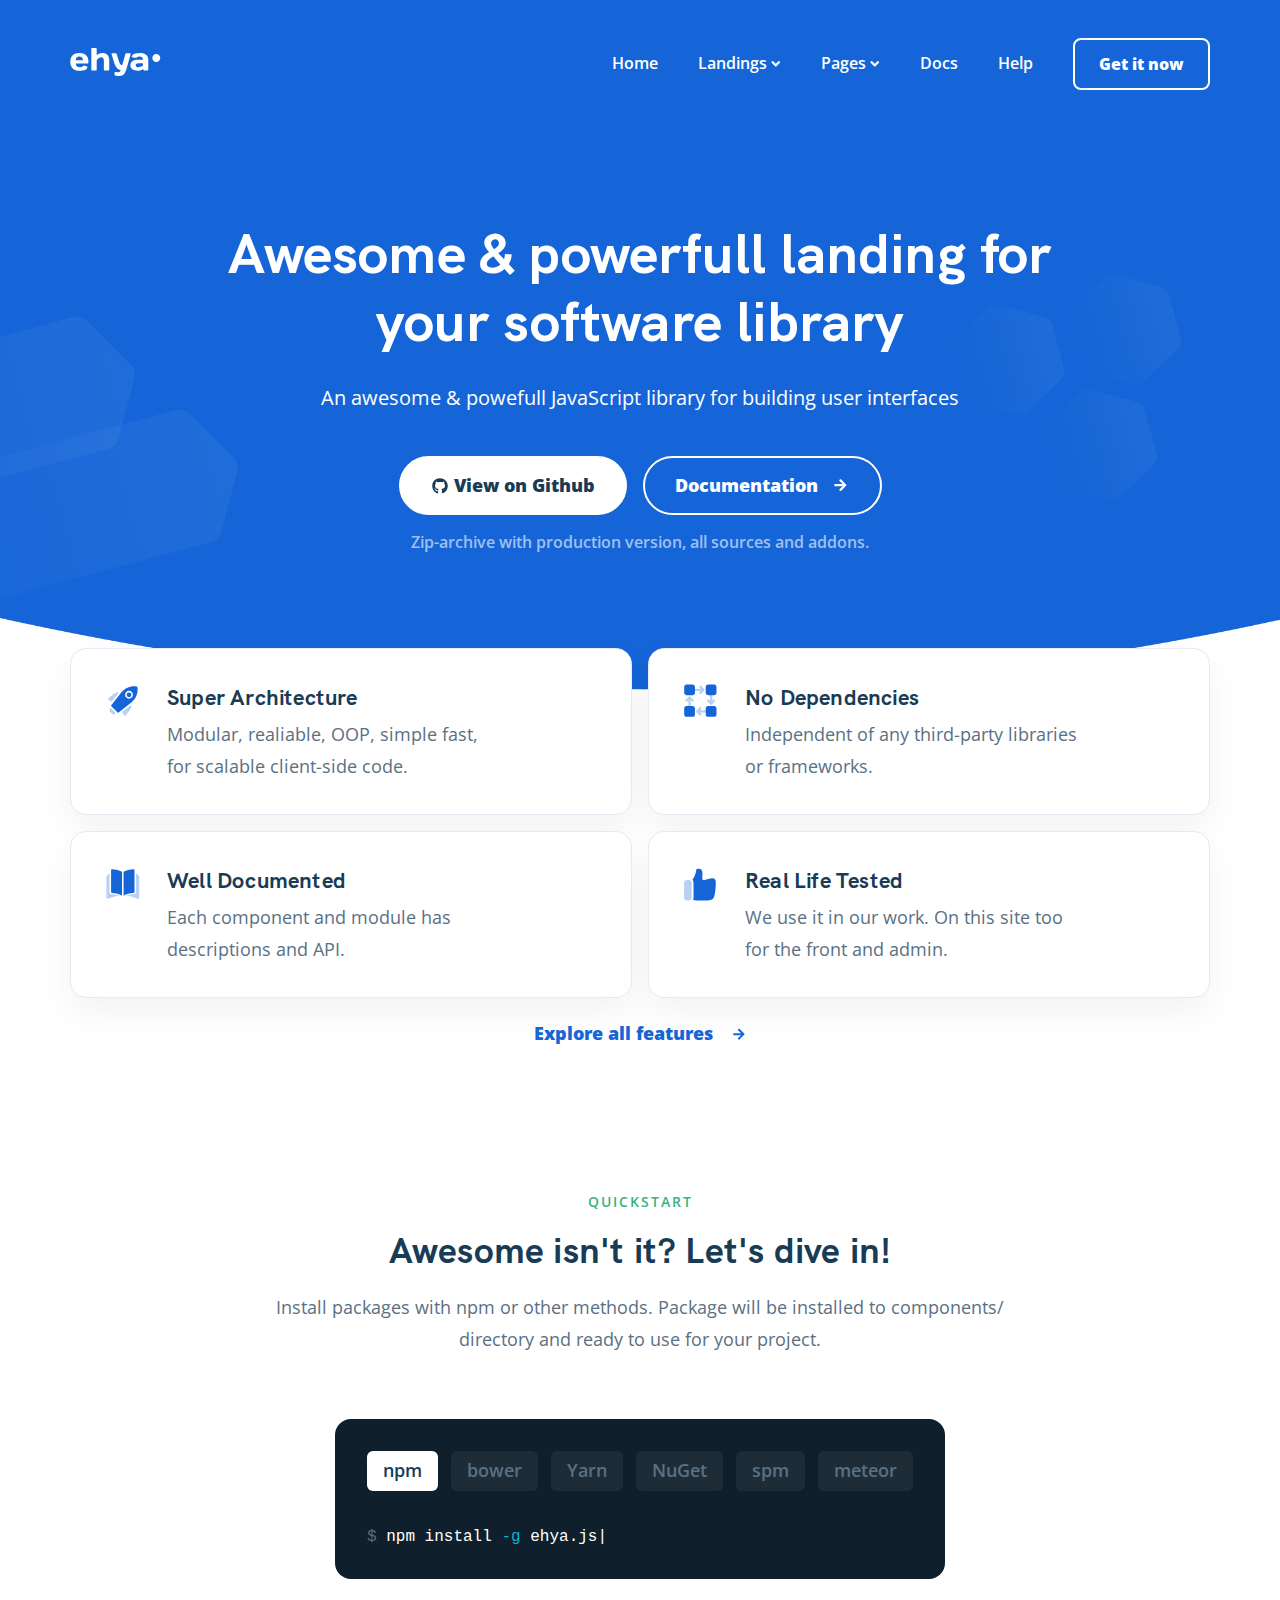
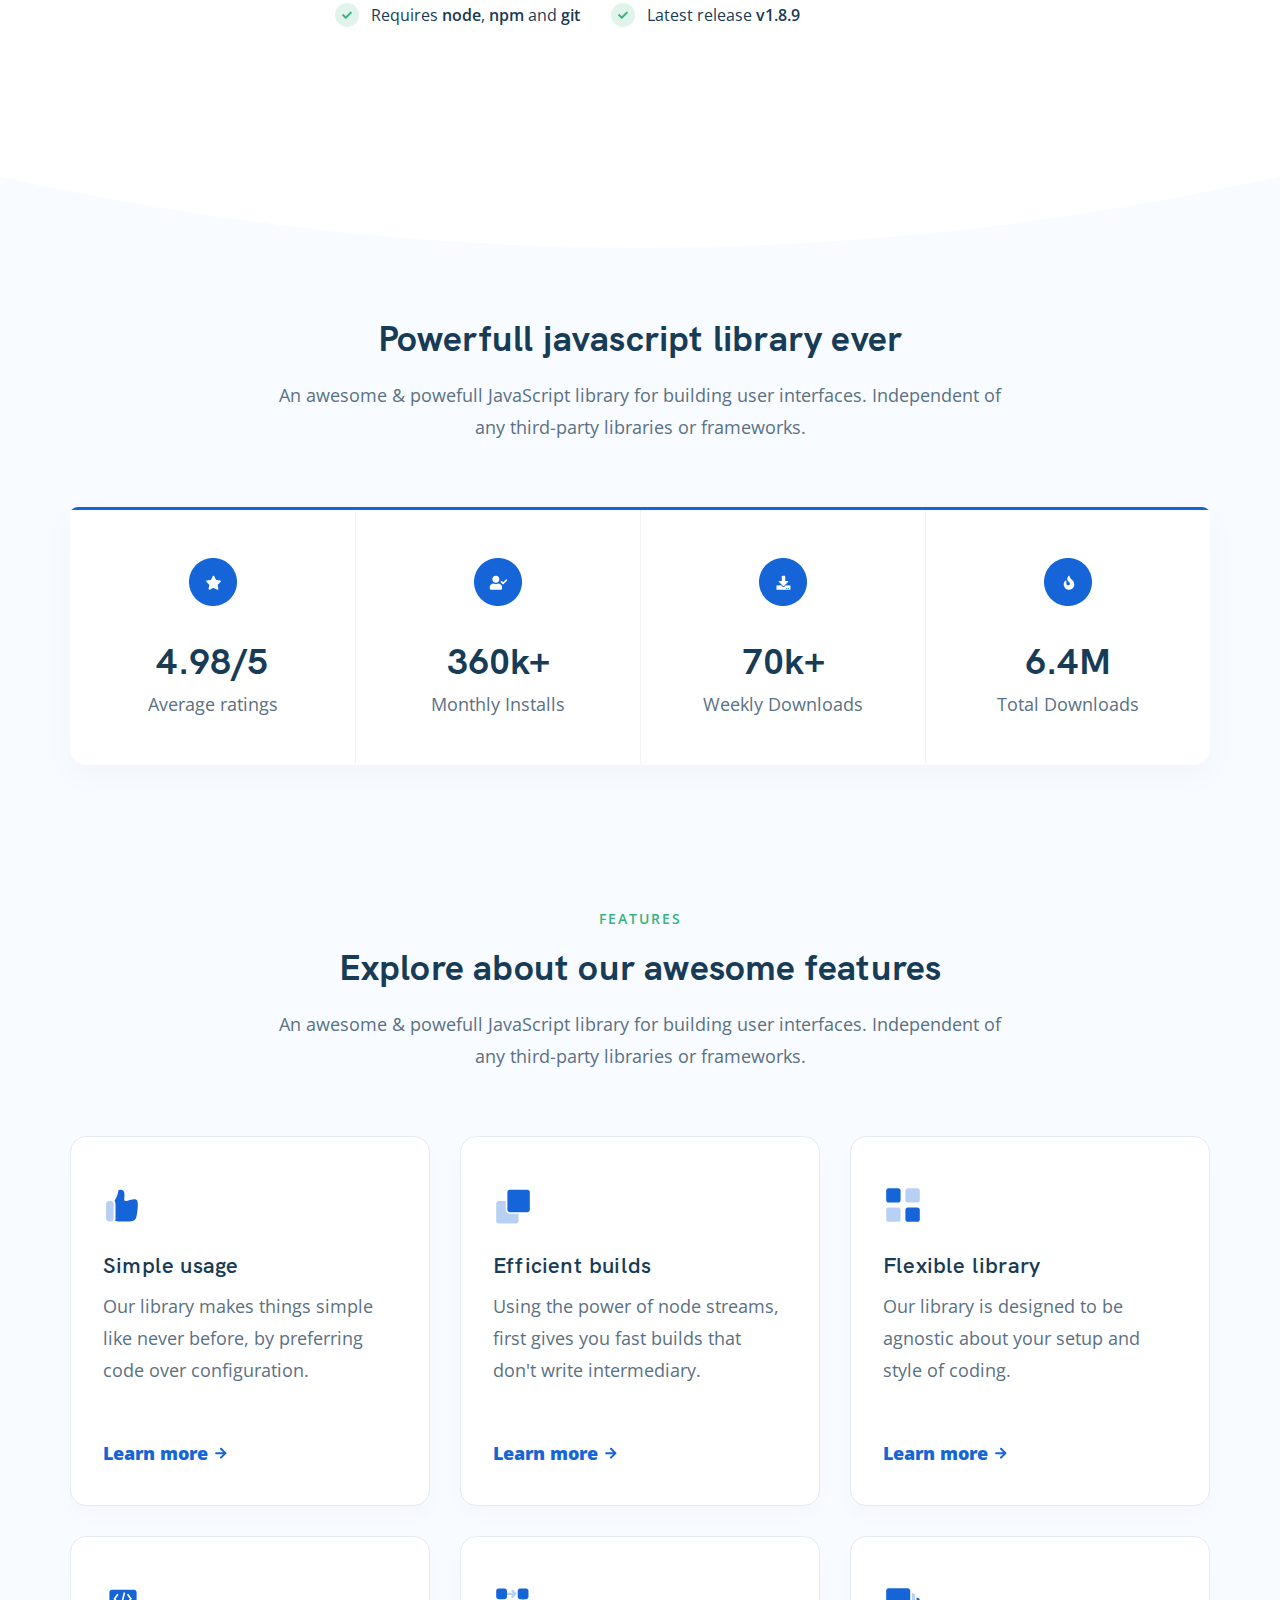
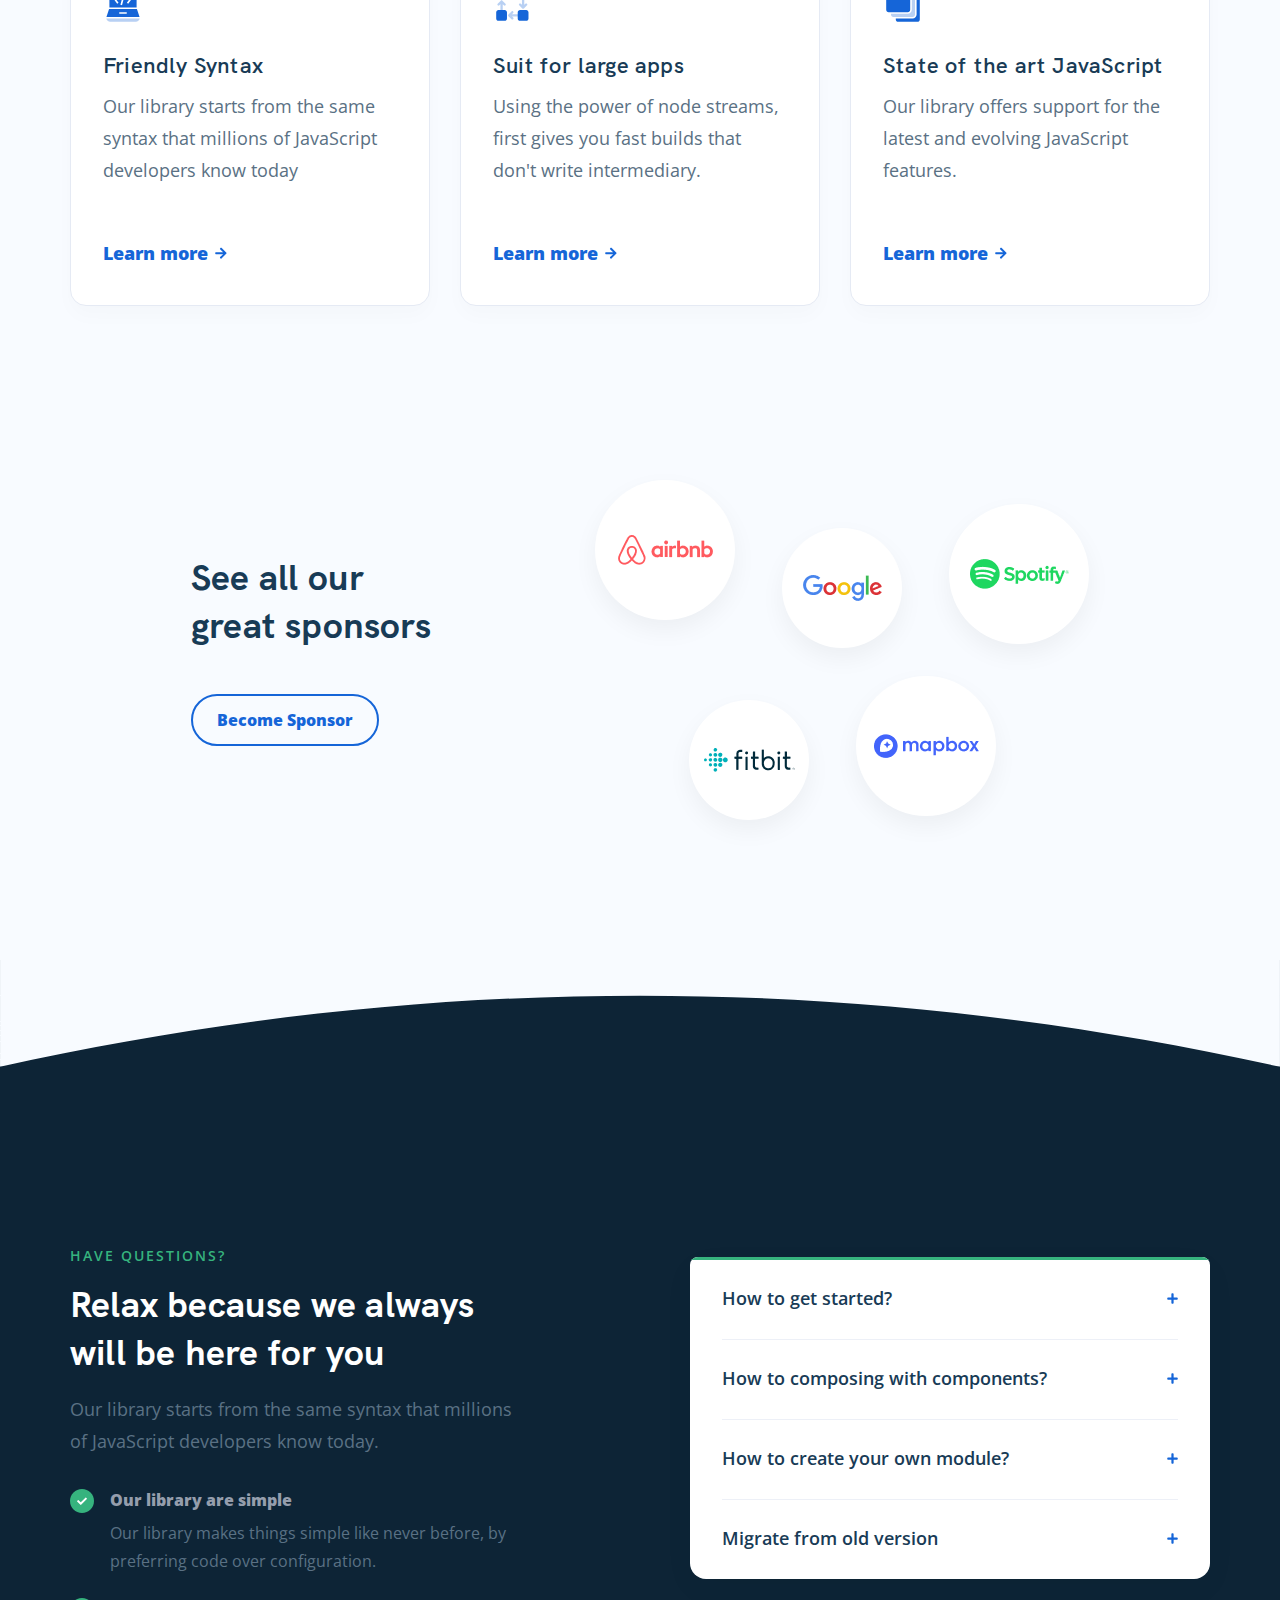
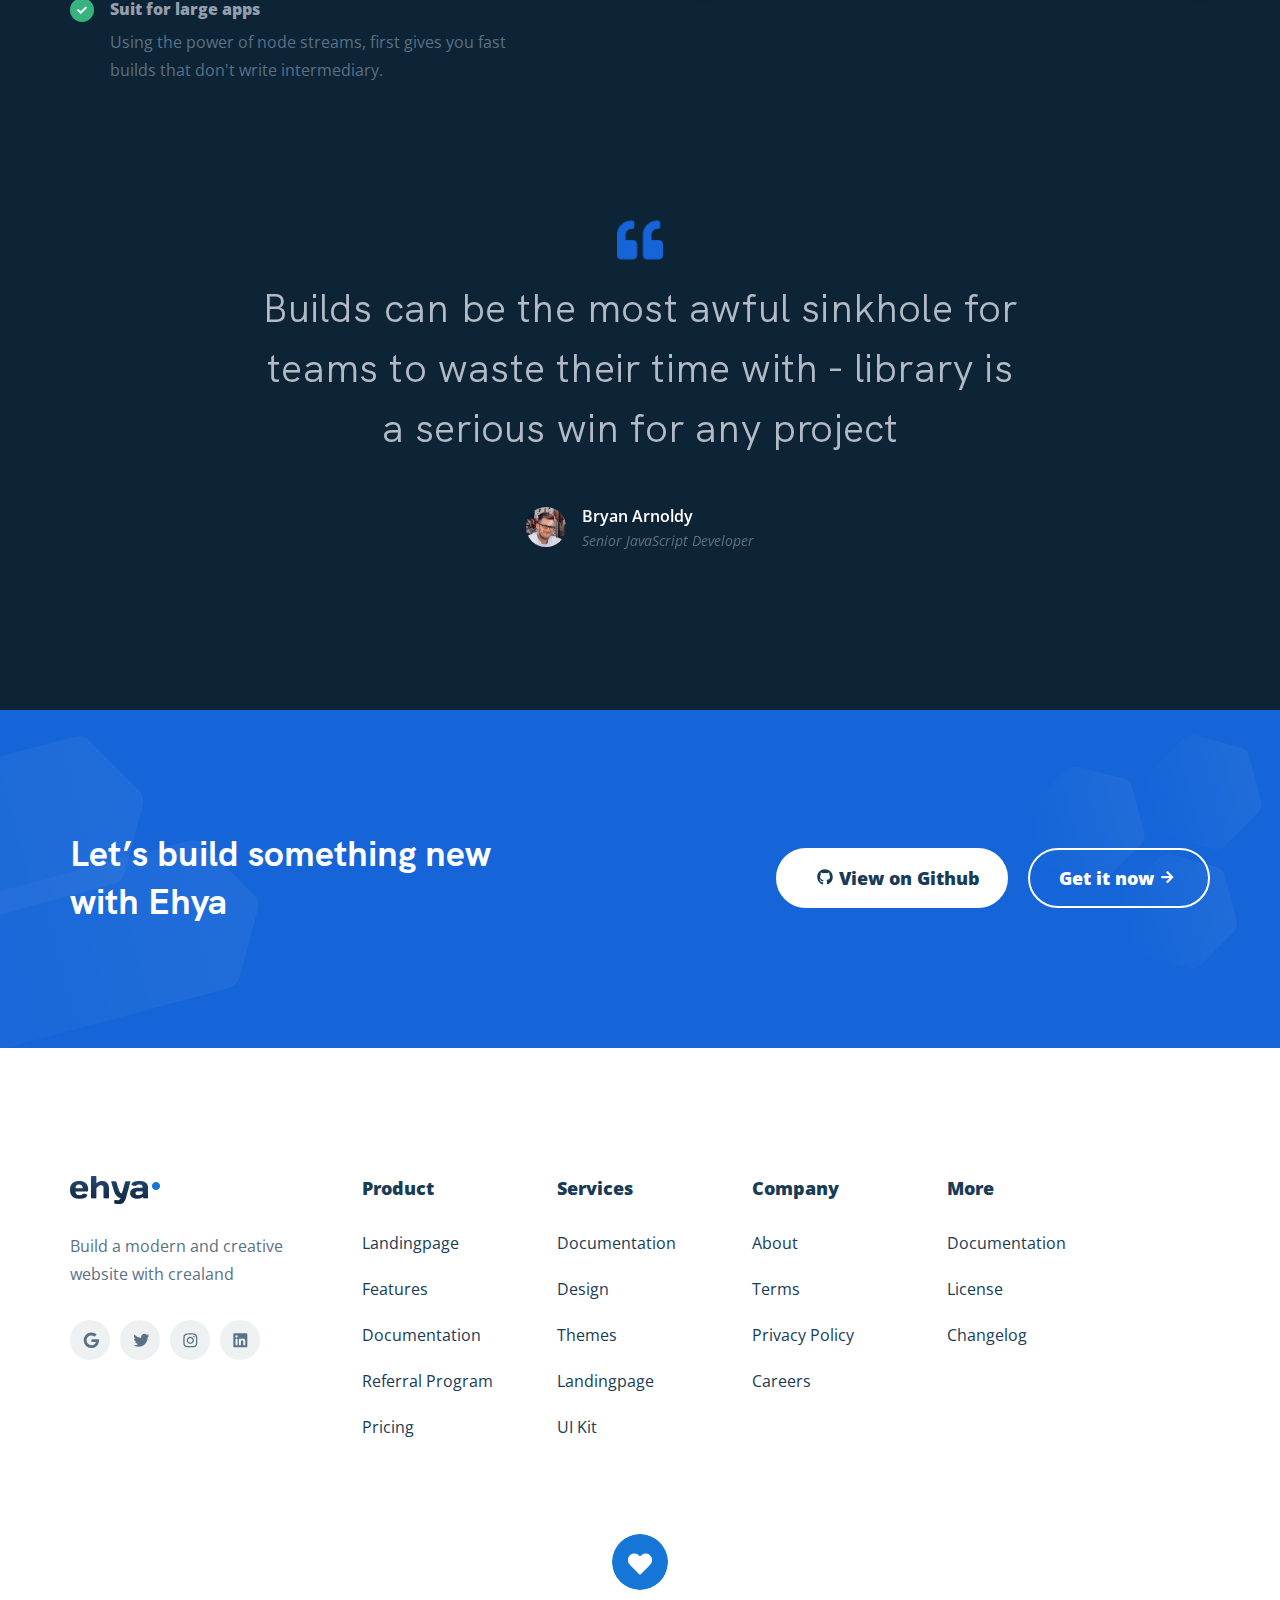
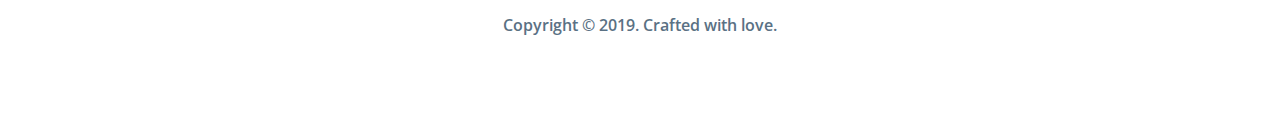
==== commit ec2cdc56: "fix: optimized scripts loading" ====
--- a/index.html
+++ b/index.html
@@ -10,6 +10,10 @@
     <link rel="stylesheet" href="css/swiper-bundle.min.css">
     <link href="//db.onlinewebfonts.com/c/4c84f01ded4f950150fc30c12a58b5b1?family=SF+Mono" rel="stylesheet">
     <link rel="stylesheet" href="css/style.css">
+    
+    <script src="js/jquery-3.5.1.min.js" defer></script>
+    <script src="js/swiper-bundle.min.js" defer></script>
+    <script src="js/main.js" defer></script>
 </head>
 <body>
     
@@ -25,9 +29,9 @@
             <div class="sign-up-modal__content">
                 <h3 class="sign-up-modal__title">Let’s join us</h3>
                 <button class="sign-up-modal__google-sign-up-btn">
-                    <div class="google-sign-up-img">
-                        <img src="images/Bitmap@3x.png" alt="Sign up via Google">
-                    </div>Sign up with Google</button>
+                    <img class="google-sign-up-img" src="images/Bitmap@3x.png" alt="Sign up via Google">
+                    Sign up with Google
+                </button>
                 <h4 class="sign-up-modal__subtitle">Or, sign up with your email</h4>
                 <form action="#" class="sign-up-modal__form">
                     <h6 class="input-title">Your name*</h6>
@@ -905,52 +909,52 @@
                             </div>
                         </div>
                     </div>
-                    <!-- /.questions__pins--mobile -->
+                    <!-- /.questions__pins-mobile -->
                 <div class="questions__accordeon accordeon">
                     <div class="accordeon__line"></div>
                     <!-- /.accordeon__line -->
                     <div class="accordeon__wrapper">
                         <div class="accordeon__item">
-                            <h4 class="accordeon__question">How to get started?
+                            <div class="accordeon__question">How to get started?
                                 <div class="accordeon__icons">
                                     <img src="images/plus-icon.svg" alt="Plus" class="accordeon__icon accordeon__icon--plus">
                                     <img src="images/minus-icon.svg" alt="Minus" class="accordeon__icon accordeon__icon--minus">
                                 </div>
                                 <!-- /.accordeon__icons -->
-                            </h4>
+                            </div>
                             <p class="accordeon__answer">An awesome & powefull JavaScript library for building user interfaces. Makes things simple like never before, by preferring code over configuration.</p>
                         </div>
                         <!-- /.accordeon__item -->
                         <div class="accordeon__item">
-                            <h4 class="accordeon__question">How to composing with components?
+                            <div class="accordeon__question">How to composing with components?
                                 <div class="accordeon__icons">
                                     <img src="images/plus-icon.svg" alt="Plus" class="accordeon__icon accordeon__icon--plus">
                                     <img src="images/minus-icon.svg" alt="Minus" class="accordeon__icon accordeon__icon--minus">
                                 </div>
                                 <!-- /.accordeon__icons -->
-                            </h4>
+                            </div>
                             <p class="accordeon__answer">Lorem ipsum dolor sit amet consectetur adipisicing elit. Repellat vitae vero possimus, cumque voluptas tenetur?</p>
                         </div>
                         <!-- /.accordeon__item -->
                         <div class="accordeon__item">
-                            <h4 class="accordeon__question">How to create your own module?
+                            <div class="accordeon__question">How to create your own module?
                                 <div class="accordeon__icons">
                                     <img src="images/plus-icon.svg" alt="Plus" class="accordeon__icon accordeon__icon--plus">
                                     <img src="images/minus-icon.svg" alt="Minus" class="accordeon__icon accordeon__icon--minus">
                                 </div>
                                 <!-- /.accordeon__icons -->
-                            </h4>
+                            </div>
                             <p class="accordeon__answer">Lorem ipsum dolor, sit amet consectetur adipisicing elit. Veniam magnam et, fugit a optio hic?</p>
                         </div>
                         <!-- /.accordeon__item -->
                         <div class="accordeon__item">
-                            <h4 class="accordeon__question">Migrate from old version
+                            <div class="accordeon__question">Migrate from old version
                                 <div class="accordeon__icons">
                                     <img src="images/plus-icon.svg" alt="Plus" class="accordeon__icon accordeon__icon--plus">
                                     <img src="images/minus-icon.svg" alt="Minus" class="accordeon__icon accordeon__icon--minus">
                                 </div>
                                 <!-- /.accordeon__icons -->
-                            </h4>
+                            </div>
                             <p class="accordeon__answer">Lorem ipsum dolor sit amet, consectetur adipisicing elit. Itaque autem commodi ex, ducimus est qui error possimus!</p>
                         </div>
                         <!-- /.accordeon__item -->
@@ -960,7 +964,7 @@
                 <!-- /.questions__accordeon -->
             </div>
             <!-- /.questions__inner -->
-            <div class="questions__slider questions-slider__container">
+            <div class="questions-slider questions-slider__container">
                 <div class="questions-slider__image">
                     <img src="images/quote-left-icon.png" alt="Quote Icon" class="quote-icon">
                 </div>
@@ -1175,8 +1179,5 @@
         <!-- /.container -->
     </footer>
 
-    <script src="js/jquery-3.5.1.min.js"></script>
-    <script src="js/swiper-bundle.min.js"></script>
-    <script src="js/main.js"></script>
 </body>
 </html>--- a/css/style.css
+++ b/css/style.css
@@ -1 +1 @@
-@import url(//db.onlinewebfonts.com/c/4c84f01ded4f950150fc30c12a58b5b1?family=SF+Mono);@font-face{font-family:'HKGrotesk-900';src:url(../fonts/HKGrotesk-Bold.woff) format("woff"),url(../fonts/HKGrotesk-Bold.woff2) format("woff2");font-weight:900;font-style:normal;font-display:swap}@font-face{font-family:'HKGrotesk-400';src:url(../fonts/HKGrotesk-Regular.woff) format("woff"),url(../fonts/HKGrotesk-Regular.woff2) format("woff2");font-weight:400;font-style:normal;font-display:swap}@font-face{font-family:'HKGrotesk-600';src:url(../fonts/HKGrotesk-SemiBold.woff) format("woff"),url(../fonts/HKGrotesk-SemiBold.woff2) format("woff2");font-weight:600;font-style:normal;font-display:swap}@font-face{font-family:"SF-Mono";src:url("//db.onlinewebfonts.com/t/4c84f01ded4f950150fc30c12a58b5b1.woff2") format("woff2"),url("//db.onlinewebfonts.com/t/4c84f01ded4f950150fc30c12a58b5b1.woff") format("woff");font-weight:400;font-style:normal;font-display:swap}*,*:after,*:before{box-sizing:border-box}body{padding:0;margin:0;background-color:#fff;font-family:'Open Sans', sans-serif}h1,h2,h3,h4,h5,h6{margin:0}a{display:inline-block;color:inherit;text-decoration:none;transition:0.2s all}p{margin:0}button{padding:0;font-family:inherit;border:none;outline:none;background-color:transparent;cursor:pointer;color:inherit;transition:0.2s all}ul,li{margin:0;padding:0;list-style:none}input{outline:none}svg{transition:0.2s all}.container{max-width:1170px;padding:0 15px;margin:0 auto;width:100%}.git-icon{width:18px;height:16px}.arrow-right-icon{width:18px;height:14px}.section-suptitle{margin-bottom:16px;text-align:center;font-style:normal;font-weight:600;font-size:14px;line-height:19px;text-align:center;letter-spacing:2px;text-transform:uppercase;color:#36B37E}.section-title{margin-bottom:16px;text-align:center;font-family:'HKGrotesk-900';font-style:normal;font-size:36px;line-height:48px;letter-spacing:0.2px;color:#183B56}.section-descr{margin:0px auto 64px;max-width:750px;text-align:center;font-style:normal;font-weight:400;font-size:18px;line-height:32px;color:#5A7184}.header{display:flex;align-items:center;padding:38px 0 34px;color:#fff;background-color:#1565D8;position:fixed;top:0;left:0;width:100%;z-index:6;transition:padding 0.3s}.header--pricing{background-color:#fff;color:#183B56}.header-scroll{opacity:0.95;padding:10px 0;transition:padding 0.3s;border-bottom:2px solid #1565D8}.header__wrapper{display:flex;align-items:center;justify-content:space-between}.header__menu{margin-left:auto}.header__button{padding:13px 24px;border:2px solid #fff;border-radius:8px;font-style:normal;font-weight:900;font-size:16px;line-height:22px;text-align:center}.header__button:hover{color:#183B56;background-color:#fff}.header__button--pricing{color:#1565D8;border:2px solid #1565D8;border-radius:2000px}.header__button--pricing:hover{color:#fff;background-color:#1565D8}.menu__list{display:flex;align-items:center;padding:13px 0;font-style:normal;font-weight:600;font-size:16px;line-height:22px}.menu__item{position:relative;margin-right:40px;border-bottom:2px solid transparent;transition:0.2s all}.menu__item::after{content:'';position:absolute;bottom:-3px;right:0;height:2px;background-color:#fff;width:0%;transition:0.3s}.menu__item:hover::after{width:100%;left:0}.menu__item--pricing::after{background-color:#183B56}.menu__link{display:flex;align-items:center}.menu__img{margin-left:4px}.mobile-menu-open-btn{margin-left:auto;width:24px;height:24px;display:flex;flex-direction:column;justify-content:space-around;display:none}.open-btn-item{display:block;width:100%;height:2px;background-color:#fff}.open-btn-item--black{background-color:#183B56}.hero__wrapper{padding-top:124px;position:relative;padding-bottom:80px;max-width:100%;background-color:#1565D8;color:#fff;overflow:hidden}.hero__content{display:flex;flex-direction:column;align-items:center}.hero__title{font-family:'HKGrotesk-900';font-size:56px;line-height:68px;letter-spacing:0.2px;text-align:center;max-width:946px;margin:96px auto 24px}.hero__subtitle{font-style:normal;font-weight:400;font-size:20px;line-height:36px;text-align:center;margin-bottom:40px}.hero__button{display:inline-flex;align-items:center;font-style:normal;font-weight:900;font-size:18px;line-height:25px;text-align:center;padding:15px 30px;border:2px solid #fff;border-radius:2000px}.hero__button:first-child{margin-right:16px}.hero__button:hover{color:#183B56;background-color:#fff}.hero__button:hover svg{fill:#183B56}.hero__button-group{position:relative;z-index:5;display:flex;align-items:center;margin-bottom:16px}.hero__git-button{color:#183B56;background-color:#fff}.hero__git-button svg{fill:#183B56}.hero__git-button:hover{color:#fff;background-color:transparent}.hero__git-button:hover svg{fill:#fff}.hero__descr{font-style:normal;font-weight:600;font-size:16px;line-height:22px;text-align:center;color:rgba(255,255,255,0.6);margin-bottom:105px}.hero__git{margin-right:5px;fill:#fff}.hero__arrow-right{margin-left:14px;fill:#fff}.hero__wave{background-color:transparent;height:120px;overflow:hidden}.hero__wave img{width:100%;margin-top:-120px;position:absolute}.left-patern img{position:absolute;left:-228px;top:304px;width:620px;height:337px}.right-patern img{position:absolute;width:300px;height:285px;right:50px;top:253px;transform:rotateX(-15deg)}.dropdown-menu{position:absolute;top:-20px;left:-15px;display:none;padding-top:53px}.dropdown-menu__wrapper{position:relative;background-color:#fff;min-width:268px;color:#183B56;font-style:normal;font-weight:400;font-size:16px;line-height:22px;padding:32px 32px 12px;box-shadow:0px 16px 48px rgba(0,0,0,0.16);border-radius:12px;z-index:7}.dropdown-menu__item{position:relative;display:flex;align-items:center;justify-content:space-between;padding-bottom:20px;cursor:pointer}.dropdown-menu__item:last-child{margin-bottom:0}.dropdown-menu__item:hover{color:#1565D8;font-weight:600}.dropdown-menu__item--hovered{color:#1565D8;font-weight:600}.dropdown-menu__item:hover svg{fill:#1565D8}.arrow-dropdown-menu-icon{margin-left:15px;fill:#183B56;width:7px;height:16px;z-index:7}.dropdown-submenu{position:absolute;top:-10px;left:95%;display:none;cursor:pointer;padding-left:20px}.dropdown-submenu__wrapper{min-width:240px;padding:32px;background-color:#fff;box-shadow:0px 16px 48px rgba(0,0,0,0.16);border-radius:12px;color:#183B56}.dropdown-submenu__list{text-align:left}.dropdown-submenu__item{font-style:normal;font-weight:400;font-size:16px;line-height:22px;margin-bottom:12px}.dropdown-submenu__item:last-child{margin-bottom:0}.dropdown-submenu__item:hover{color:#1565D8;font-weight:600}.mobile-menu{visibility:hidden;opacity:0;transform:scale(0);transition:transform 0.5s}.mobile-menu--active{position:fixed;top:0;left:0;width:100%;height:100%;visibility:visible;opacity:1;transform:scale(1);transform-origin:right top;transition:transform 0.5s;z-index:7}.mobile-menu__overlay{position:fixed;top:0;left:0;width:100%;height:100%;background-color:rgba(0,0,0,0.4)}.mobile-menu__inner{position:fixed;top:20px;right:6%;z-index:7;background-color:#fff;border-radius:12px;box-shadow:0px 16px 48px rgba(0,0,0,0.16);min-width:304px;color:#183B56;font-style:normal;font-weight:400;font-size:16px;line-height:22px;overflow:hidden}.mobile-menu__wrapper{position:relative;max-height:90vh;overflow-y:scroll;padding:36px 24px 26px}.mobile-menu__list{width:100%}.mobile-menu__submenu-list{width:100%;margin-top:20px;padding-left:12px;display:none}.mobile-menu__submenu-item+.mobile-menu__submenu-item{margin-top:16px}.mobile-menu__submenu-link{width:100%;display:inline-flex;align-items:center;justify-content:space-between}.mobile-menu__submenu-link--active{color:#1565D8}.mobile-menu__submenu-link--active>svg{fill:#1565D8;transform:rotate(90deg)}.mobile-menu__subsubmenu-list{width:100%;margin:16px 0px;padding-left:12px;display:none}.mobile-menu__subsubmenu-item+.mobile-menu__subsubmenu-item{margin-top:12px}.mobile-menu__link{width:100%;display:inline-flex;align-items:center;justify-content:space-between}.mobile-menu__link--active{color:#1565D8}.mobile-menu__link--active>svg{fill:#1565D8;transform:rotate(90deg)}.mobile-menu__item+.mobile-menu__item{margin-top:20px}.mobile-menu__icon{width:7px;height:16px;fill:#183B56}.mobile-menu__button{width:100%;margin-top:20px;padding:9px 86px;font-style:normal;font-weight:900;font-size:16px;line-height:22px;color:#1565D8;border:2px solid #1565D8;box-sizing:border-box;border-radius:8px}.mobile-menu__close-btn{position:absolute;top:16px;right:20px}.sign-up-modal{position:fixed;top:0;left:0;width:100%;height:100%;display:flex;align-items:center;justify-content:center;visibility:hidden;opacity:0;transition:0.5s all;z-index:10}.sign-up-modal--active{visibility:visible;opacity:1}.sign-up-modal__inner{position:relative;padding:48px 64px 46px;background-color:#fff;max-width:488px;border-radius:12px;transform:scale(0);color:#fff;z-index:16;transition:all 0.5s}.sign-up-modal--active .sign-up-modal__inner{transform:scale(1)}.sign-up-modal__content{max-height:80vh;overflow-y:scroll;scrollbar-width:none}.sign-up-modal__content::-webkit-scrollbar{display:none}.sign-up-modal__close-btn{position:absolute;right:24px;top:24px;cursor:pointer}.sign-up-modal__title{font-family:'HKGrotesk-600';font-style:normal;font-size:36px;line-height:48px;text-align:center;letter-spacing:0.2px;color:#183B56;margin-bottom:35px}.sign-up-modal__google-sign-up-btn{display:flex;align-items:center;justify-content:space-between;background-color:#1565D8;width:100%;padding:5px 74px 5px 6px;border:2px solid #1565D8;border-radius:8px;font-style:normal;font-weight:900;font-size:16px;line-height:22px;margin-bottom:32px}.sign-up-modal__google-sign-up-btn:hover{background-color:#fff;color:#1565D8}.sign-up-modal__subtitle{position:relative;font-style:normal;font-weight:600;font-size:16px;line-height:22px;text-align:center;color:#183B56;margin-bottom:32px}.sign-up-modal__subtitle::before{content:'';height:2px;width:64px;background-color:#E5EAF4;position:absolute;left:0;top:50%}.sign-up-modal__subtitle::after{content:'';height:2px;width:64px;background-color:#E5EAF4;position:absolute;right:0;top:50%}.sign-up-modal__input{width:100%;height:56px;padding:17px 20px;border:1px solid #C3CAD9;border-radius:8px;margin-bottom:24px;font-style:normal;font-weight:600;font-size:16px;line-height:22px;color:#183B56;transition:0.2s all}.sign-up-modal__input:focus{box-shadow:0 0 15px #1565D8}.sign-up-modal__input::placeholder{font-style:normal;font-weight:600;font-size:16px;line-height:22px;color:#959EAD}.sign-up-modal__checkbox{position:relative;font-style:normal;font-weight:600;font-size:14px;line-height:20px;color:#5A7184;cursor:pointer}.sign-up-modal__checkbox::before{content:'';position:absolute;width:16px;height:16px;top:0;left:0;border:1px solid #E5EAF4;box-shadow:inset 0px 1px 3px rgba(0,0,0,0.16);border-radius:4px;margin-right:10px;margin-left:-26px;transition:0.1s all}.sign-up-modal__checkbox:hover{color:#1565D8}.sign-up-modal__checkbox-input{opacity:0;z-index:-1}.sign-up-modal__checkbox-input:checked+label::before{border:1px solid #1565D8;background-color:#1565D8;background-image:url(../images/menu-arrow-down.svg);background-repeat:no-repeat;background-position:50% 45%}.sign-up-modal__checkbox-input:focus+label::before{box-shadow:0 0 15px #1565D8}.sign-up-modal__sign-up-btn{width:100%;background-color:#1565D8;padding:15px;cursor:pointer;font-style:normal;font-weight:900;font-size:18px;line-height:25px;text-align:center;border:2px solid #1565D8;border-radius:8px;margin-top:34px;margin-bottom:24px}.sign-up-modal__sign-up-btn:hover{color:#1565D8;background-color:#fff}.sign-up-modal__sign-up-btn:focus{box-shadow:0 0 15px #1565D8}.sign-up-modal__info{font-style:normal;font-weight:600;font-size:14px;line-height:20px;color:#5A7184;padding-bottom:2px}.sign-up-modal__info-link{margin-left:8px;font-style:normal;font-weight:900;font-size:14px;line-height:20px;color:#1565D8;border-bottom:2 solid #fff;transition:0s}.sign-up-modal__info-link:hover{border-bottom:2px solid #1565D8}.input-title{font-style:normal;font-weight:600;font-size:16px;line-height:22px;color:#5A7184;margin-bottom:12px}.google-sign-up-img{background-color:#fff;padding:9px;border:1px solid #1565D8;max-height:42px;box-shadow:0px 6px 15px rgba(0,0,0,0.1);border-radius:4px}.google-sign-up-img img{width:24px;height:24px}.modal-overlay{position:absolute;visibility:hidden;opacity:0;top:0;left:0;width:100%;height:100%;z-index:15;background-color:rgba(0,0,0,0.8);transition:0.5s all}.modal-overlay--active{visibility:visible;opacity:1}.features-cards{padding-bottom:71px}.features-cards__inner{position:relative;display:grid;grid-template-columns:repeat(2, 1fr);grid-gap:16px;margin-top:-210px}.features-cards__item{display:flex;align-items:flex-start;padding:32px;background:#fff;border:1px solid #E5EAF4;box-shadow:0px 15px 35px rgba(0,0,0,0.05);border-radius:16px}.features-cards__icon{width:40px;height:40px;margin-right:24px}.features-cards__title{font-family:'HKGrotesk-900';font-style:normal;font-size:22px;line-height:33px;letter-spacing:0.2px;color:#183B56;margin-bottom:4px}.features-cards__text{max-width:338px;font-style:normal;font-weight:400;font-size:18px;line-height:32px;color:#5A7184}.features-cards__explore-all{margin:23px auto 0px;text-align:center;border-bottom:2px solid transparent;color:#1565D8}.features-cards__link{position:relative;padding-bottom:2px;font-style:normal;font-weight:900;font-size:18px;line-height:25px}.features-cards__link::after{content:'';position:absolute;bottom:0;left:0;width:100%;height:2px;transform:scaleX(0);background-color:#1565D8;transition:0.3s all}.features-cards__link:hover::after{transform:scaleX(1)}.features-cards__arrow-right{fill:#1565D8;margin-left:15px;width:13px;height:16px;vertical-align:middle}.quickstart{padding:71px 0 96px}.quickstart__inner{max-width:750px;margin:0 auto;display:flex;flex-direction:column;align-items:center}.quickstart__monitor{margin-bottom:24px;padding:32px;background-color:#0F1F2B;border-radius:16px}.quickstart__button-panel{margin-bottom:36px}.quickstart__button{background-color:rgba(255,255,255,0.06);border-radius:6px;padding:7px 16px 8px;font-style:normal;font-weight:600;font-size:18px;line-height:25px;color:#5A7184}.quickstart__button--active{background-color:#fff !important;color:#183B56 !important}.quickstart__button:hover{background-color:#36B37E;color:#fff}.quickstart__button+button{margin-left:9px}.quickstart__code-sample{font-family:"SF-Mono", monospace;font-size:16px;line-height:20px;color:#fff;display:none}.quickstart__code-sample--active{display:block}.quickstart__explanation-item{display:none}.quickstart__explanation-item--active{display:flex}.quickstart__icon{width:24px;height:24px;margin-right:12px}.quickstart__text{display:flex;align-items:center;font-style:normal;font-weight:400;font-size:16px;line-height:22px;color:#183B56}.quickstart__bold-span{font-weight:600}.quickstart__requiares{margin-right:31px}.grey-text{color:#5A7184}.cian-text{color:#00B8D9}.powerfull{margin-top:-71px;padding-bottom:72px;background-color:#F8FBFF}.powerfull__wave{height:263px;margin-bottom:-16px}.powerfull__wave img{max-width:100%;height:100%}.powerfull__line{width:100%;height:3px;background-color:#1565D8}.powerfull__results{background-color:#fff;mix-blend-mode:normal;box-shadow:0px 10px 35px rgba(0,0,0,0.03);border-radius:8px 8px 16px 16px;overflow:hidden}.powerfull__results-wrapper{display:flex;align-items:flex-start}.powerfull__card{padding:48px 0 45px;flex-basis:25%;display:flex;flex-direction:column;align-items:center}.powerfull__card+.powerfull__card{border-left:1px solid rgba(229,234,244,0.5)}.powerfull__icon{width:48px;height:48px;margin-bottom:32px}.powerfull__count{font-family:'HKGrotesk-900';font-style:normal;font-weight:bold;font-size:36px;line-height:48px;text-align:center;letter-spacing:0.2px;color:#183B56;margin-bottom:2px}.powerfull__text{font-style:normal;font-weight:400;font-size:18px;line-height:32px;text-align:center;color:#5A7184}.features{padding:72px 0 86px;background-color:#F8FBFF}.features__inner{display:grid;grid-template-columns:repeat(3, 1fr);grid-gap:30px}.features__card{display:flex;flex-direction:column;align-items:flex-start;min-height:370px;padding:48px 32px 37px;background-color:#fff;border:1px solid #E5EAF4;box-shadow:0px 10px 20px rgba(0,0,0,0.02);border-radius:16px}.features__card-icon{width:40px;height:40px;margin-bottom:25px}.features__card-title{font-family:'HKGrotesk-600';font-style:normal;font-weight:600;font-size:22px;line-height:32px;letter-spacing:0.2px;color:#183B56;margin-bottom:8px}.features__card-text{font-style:normal;font-weight:400;font-size:18px;line-height:32px;max-width:296px;color:#5A7184;margin-bottom:23px}.features__card-link{position:relative;display:inline-flex;align-items:center;margin-top:auto;font-style:normal;font-weight:900;font-size:18px;line-height:25px;color:#1565D8;padding-bottom:2px}.features__card-link::after{content:'';position:absolute;bottom:0;left:0;width:100%;height:2px;transform:scaleX(0);background-color:#1565D8;transition:0.3s all}.features__card-link:hover::after{transform:scaleX(1)}.features__card-arrow-right{fill:#1565D8;margin-left:7px;width:13px;height:16px}.sponsors{padding:55px 0 63px;background-color:#f8fbff;position:relative}.sponsors__inner{display:flex;justify-content:space-between;align-items:center;max-width:898px;margin:0 auto;padding:33px 0}.sponsors__left-side{max-width:263px}.sponsors__title{font-family:'HKGrotesk-900';font-style:normal;font-size:36px;line-height:48px;letter-spacing:0.2px;color:#183B56;margin-bottom:44px}.sponsors__btn{padding:13px 24px;font-style:normal;font-weight:900;font-size:16px;line-height:22px;color:#1565D8;border:2px solid #1565D8;border-radius:2000px}.sponsors__btn:hover{background-color:#1565D8;color:#fff}.sponsors__right-side{display:flex;justify-content:space-between;flex-wrap:wrap;max-width:494px}.sponsors__item{display:flex;align-items:center;justify-content:center;background:#fff;box-shadow:0px 10px 25px rgba(0,0,0,0.05);border-radius:50%}.sponsors__item--big{width:140px;height:140px}.sponsors__item--small{width:120px;height:120px}.sponsors__item--airbnb{margin-right:47px}.sponsors__item--google{margin-top:48px;margin-right:47px;margin-bottom:28px}.sponsors__item--spotify{margin-top:24px;margin-bottom:28px}.sponsors__item--fitbit{margin-left:94px;margin-top:24px}.sponsors__item--mapbox{margin-bottom:4px;margin-right:93px}.sponsors__wave{transform:rotate(180deg);margin-top:-10px}.sponsors__wave img{width:100%}.questions{padding:286px 0 160px;background-color:#0D2436;margin-top:-107px}.questions__inner{display:flex;justify-content:space-between;align-items:flex-start;margin-bottom:136px}.questions__advantages{max-width:457px}.questions__suptitle,.questions__title,.questions__descr{text-align:left}.questions__title{color:#fff}.questions__descr{margin-bottom:32px}.questions__pins{max-width:457px}.questions-pins{display:block}.questions-pins--mobile{display:none}.questions-pins__item{display:flex;align-items:flex-start}.questions-pins__item+.questions-pins__item{margin-top:23px}.questions-pins__icon{width:24px;height:24px;margin-right:16px}.questions-pins__title{font-style:normal;font-weight:900;font-size:16px;line-height:22px;color:#959EAD;margin-bottom:8px}.questions-pins__text{font-style:normal;font-weight:400;font-size:16px;line-height:28px;color:#5A7184}.questions__accordeon{margin-top:11px;width:520px;background-color:#fff;box-shadow:0px 10px 35px rgba(0,0,0,0.03);border-radius:8px 8px 16px 16px;overflow:hidden}.questions__slider{max-width:775px;margin:0 auto;overflow:hidden}.questions-slider__image{margin:0 auto;margin-bottom:18px;width:46px;height:40px}.questions-slider__image img{width:100%;height:100%}.questions-slider__slide{display:flex;flex-direction:column;align-items:center}.questions-slider__text{font-family:'HKGrotesk-400';font-size:40px;line-height:60px;text-align:center;letter-spacing:0.2px;color:#B3BAC5;margin-bottom:47px}.questions-slider__author{display:flex;align-items:center}.questions-slider__photo{display:flex;align-items:center;justify-content:center;width:40px;height:40px;border-radius:50%;overflow:hidden;margin-right:16px}.questions-slider__photo img{width:100%;height:100%}.questions-slider__name{font-style:normal;font-weight:600;font-size:16px;line-height:22px;color:#fff;margin-bottom:4px}.questions-slider__job{font-style:italic;font-weight:normal;font-size:14px;line-height:19px;color:#5A7184}.accordeon__line{width:100%;height:3px;background-color:#36B37E}.accordeon__wrapper{padding:0 32px}.accordeon__item{padding:26px 0 28px;transition:all 0.5s}.accordeon__item--active{padding-bottom:0}.accordeon__item--active .accordeon__question{color:#1565D8}.accordeon__item+.accordeon__item{border-top:1px solid rgba(229,234,244,0.7)}.accordeon__question{display:flex;align-items:center;justify-content:space-between;font-style:normal;font-weight:600;font-size:18px;line-height:25px;color:#183B56;cursor:pointer}.accordeon__question:hover{color:#1565D8}.accordeon__icons{display:flex;align-items:center;justify-content:center;width:11px;height:14px}.accordeon__icons--active .accordeon__icon--plus{display:none}.accordeon__icons--active .accordeon__icon--minus{display:block}.accordeon__icon--minus{display:none}.accordeon__answer{margin:12px 0 19px;font-style:normal;font-weight:400;font-size:16px;line-height:28px;color:#5A7184;display:none}.sign-up{position:relative;padding:120px 0 122px;background-color:#1565D8;overflow:hidden}.sign-up__wrapper{display:flex;align-items:center;justify-content:space-between}.sign-up__title{max-width:458px;font-family:'HKGrotesk-900';font-weight:900;font-size:36px;line-height:48px;color:#fff}.sign-up__button{border-radius:2000px;font-style:normal;font-weight:900;font-size:18px;line-height:25px;color:#fff;border:2px solid #fff;border-radius:2000px}.sign-up__button:hover{color:#183B56;background-color:#fff}.sign-up__button:hover svg{fill:#183B56}.sign-up__button-group{position:relative;z-index:2}.sign-up__button svg{fill:#fff}.sign-up__git-button{margin-right:16px;padding:16px 26px 15px 38px;color:#183B56;background-color:#fff}.sign-up__git-button svg{fill:#183B56}.sign-up__git-button:hover{color:#fff;background-color:transparent}.sign-up__git-button:hover svg{fill:#fff}.sign-up__get-button{padding:16px 31px 15px 29px}.sign-up__left-patern{position:absolute;top:12px;left:-226px;width:620px;height:377px}.sign-up__right-patern{position:absolute;top:8px;right:-30px;width:300px;height:285px}.footer{background-color:#fff;padding:128px 0 80px}.footer__wrapper{display:flex;align-items:flex-start;margin-bottom:96px}.footer__info{display:flex;flex-direction:column;max-width:263px;margin-right:29px}.footer__logo{width:90px;height:28px;margin-bottom:28px}.footer__logo-link{height:100%}.footer__text{font-style:normal;font-weight:400;font-size:16px;line-height:28px;color:#5A7184;margin-bottom:32px}.footer__socials-link{height:40px;width:40px;border-radius:50%;overflow:hidden;background-color:rgba(90,113,132,0.1);transition:0.2s all}.footer__socials-link:hover{background-color:#1565D8}.footer__socials-link+a{margin-left:6px}.footer__socials-icon{width:100%;height:100%;object-fit:cover;fill:#5A7184;transition:0.2s all}.footer__socials-icon:hover{fill:#fff}.footer__menu{display:flex;align-items:flex-start;color:#183B56}.footer__menu-item+.footer__menu-item{margin-left:30px}.footer__list{min-width:165px}.footer__list-title{font-style:normal;font-weight:900;font-size:18px;line-height:25px;margin-bottom:31px}.footer__item{font-style:normal;font-weight:400;font-size:16px;line-height:22px}.footer__item:hover{color:#1565D8;font-weight:600}.footer__item+li{margin-top:24px}.footer__copyright{text-align:center}.footer__copyright-text{font-style:normal;font-weight:600;font-size:16px;line-height:22px;color:#5A7184}.footer__like{margin:0 auto;width:56px;height:56px;border-radius:50%;object-fit:cover;overflow:hidden;margin-bottom:24px}.pricing-hero{padding:124px 0;background:linear-gradient(180deg, rgba(250,251,251,0.0001) 0%, #F8FBFF 100%);text-align:center;color:#183B56}.pricing-hero__title{margin:96px 0 24px;font-family:'HKGrotesk-900';font-size:56px;line-height:68px;letter-spacing:0.2px}.pricing-hero__text{font-style:normal;font-weight:400;font-size:20px;line-height:36px;margin:0 auto 28px;max-width:680px}.pricing-menu__item:hover{border-bottom:2px solid #183B56}.pricing-menu__button{color:#1565D8;border:2px solid #1565D8;border-radius:2000px}.pricing-menu__button:hover{color:#fff;background-color:#1565D8}.pricing-plan{display:flex;flex-direction:column;align-items:center}.pricing-plan__switcher{display:flex;align-items:flex-start;margin-bottom:64px}.pricing-plan__switcher-btn{margin:0 16px;padding:5px;width:64px;background-color:#fff;box-shadow:0px 10px 20px rgba(20,45,65,0.08);border-radius:18px;cursor:pointer}.pricing-plan__switcher-circle{width:24px;height:24px;border-radius:50%;background:linear-gradient(180deg, #35B27D 0%, #28A671 100%);box-shadow:0px 2px 4px rgba(0,0,0,0.2);transition:all 0.3s ease-in-out}.pricing-plan__switcher-circle--annually{transform:translateX(30px)}.pricing-plan__period{margin-top:7px;font-style:normal;font-weight:600;font-size:16px;line-height:22px;color:#5A7184}.pricing-plan__period--annually{display:inline-flex;flex-direction:column;align-items:flex-start}.pricing-plan__economy{font-family:'HKGrotesk-900';font-style:normal;font-weight:bold;font-size:16px;line-height:28px;letter-spacing:0.1px;color:#36B37E;margin-top:2px}.pricing-plan__content{display:flex;flex-direction:column;align-items:flex-start}.pricing-plan__list{display:grid;grid-template-columns:repeat(3, 1fr);grid-gap:30px;margin-bottom:63px}.pricing-plan__item{overflow:hidden;min-width:320px;min-height:561px;background:#fff;box-shadow:0px 10px 35px rgba(0,0,0,0.03);border-radius:8px}.pricing-plan__item-wrapper{height:100%;display:flex;flex-direction:column;align-items:flex-start;padding:48px 36px 40px}.pricing-footer{padding-top:0;background-color:#fff;margin-top:-6px}.plan-card__line{width:100%;height:3px}.plan-card__line--standart{background-color:#183B56}.plan-card__line--essentials{background-color:#36B37E}.plan-card__line--premium{background-color:#1565D8}.plan-card__price{position:relative;display:inline-block;font-family:'HKGrotesk-400';font-size:40px;line-height:46px;margin-bottom:18px}.plan-card__price-value{position:absolute;transition:all 0.3s}.plan-card__price-value--hidden{visibility:hidden;opacity:0}.plan-card__price--standart{color:#183B56}.plan-card__price--essentials{color:#36B37E}.plan-card__price--premium{color:#1565D8}.plan-card__name{font-family:'HKGrotesk-900';font-size:24px;line-height:32px;letter-spacing:0.2px;color:#183B56;margin-bottom:12px}.plan-card__descr{text-align:left;font-style:normal;font-weight:400;font-size:16px;line-height:28px;color:#5A7184;margin-bottom:24px}.plan-card__advantages{width:100%;border-top:1px solid #E5EAF4;padding-top:32px;margin-bottom:24px}.plan-card__advantages-item{display:flex;align-items:flex-start;text-align:left;font-style:normal;font-weight:400;font-size:16px;line-height:22px;color:#183B56}.plan-card__advantages-item+p{margin-top:24px}.plan-card__advantages-img{margin-right:12px;width:24px;height:24px}.plan-card__button{display:flex;align-items:center;justify-content:space-between;margin-top:auto;width:100%;padding:13px 22px 13px 24px;box-shadow:0px 10px 35px rgba(0,0,0,0.03);border:2px solid #1565D8;border-radius:2000px;color:#1565D8;font-style:normal;font-weight:900;font-size:16px;line-height:22px}.plan-card__button:hover{background-color:#1565D8;color:#fff}.plan-card__button:hover svg{fill:#fff}.plan-card__arrow-right{width:13px;height:16px;fill:#1565D8}.price-small{font-style:normal;font-weight:400;font-size:16px;line-height:22px;color:#5A7184;padding-left:70px}.price-small--big-padding{padding-left:91px}.included{padding-top:64px;text-align:center;margin-top:-130px;background-color:#fff}.included__wave{width:100%;height:100%}.included__suptitle{display:inline-block;padding:5px 12px;font-style:normal;font-weight:600;font-size:16px;line-height:22px;text-transform:uppercase;text-align:center;background:rgba(54,179,126,0.1);border-radius:2000px;color:#1565D8;margin-bottom:16px}.included__title{max-width:555px;margin:0 auto 64px;font-family:'HKGrotesk-900';font-size:36px;line-height:48px;letter-spacing:0.2px;color:#183B56}.included__list{display:grid;grid-template-columns:repeat(2, 1fr);grid-template-rows:repeat(2, 1fr);column-gap:62px;row-gap:57px;padding-bottom:135px;border-bottom:1px solid #E5EAF4}.included__item{max-width:523px;display:flex;align-items:flex-start}.included__image{width:64px;height:64px;margin-right:24px;padding:12px;border-radius:16px;background-color:rgba(21,101,216,0.06)}.included__icon{width:40px;height:40px}.included__descr{max-width:435px;display:flex;flex-direction:column;align-items:flex-start}.included__descr-title{margin-bottom:8px;font-family:'HKGrotesk-600';font-size:22px;line-height:32px;letter-spacing:0.2px;color:#183B56}.included__descr-text{text-align:left;font-style:normal;font-weight:400;font-size:18px;line-height:32px;color:#5A7184}.faq{background:linear-gradient(180deg, rgba(250,251,251,0.0001) 0%, #F8FBFF 100%);padding-top:147px;text-align:center}.faq__title{font-family:'HKGrotesk-900';font-size:36px;line-height:48px;letter-spacing:0.2px;color:#183B56;margin-bottom:64px}.faq__accordeon{max-width:960px;margin:0 auto 144px}.faq__icons{margin-bottom:auto}.faq__icon{width:13px;height:16px;fill:#183B56}.faq__icon--minus{display:none;fill:#1565D8}.faq__icon--active{fill:#1565D8}.faq__item{padding:35px 32px;border:1px solid #E5EAF4;box-shadow:0px 6px 10px rgba(0,0,0,0.03);border-radius:8px}.faq__item--active .faq__question{color:#1565D8}.faq__item+.faq__item{margin-top:16px}.faq__question{display:flex;align-items:center;justify-content:space-between;font-family:'HKGrotesk-600';font-size:20px;line-height:24px;letter-spacing:0.2px;color:#183B56;cursor:pointer}.faq__question:hover{color:#1565D8}.faq__question:hover .faq__icon{fill:#1565D8}.faq__icons{display:flex;align-items:center}.faq__icons--active .faq__icon{fill:#1565D8}.faq__icons--active .faq__icon--plus{display:none}.faq__icons--active .faq__icon--minus{display:block}.faq__answer{margin-top:12px;font-style:normal;font-weight:400;font-size:18px;line-height:32px;color:#5A7184;text-align:left;display:none}.faq__contact{display:flex;flex-direction:column;align-items:center}.faq__contact-title{font-family:'HKGrotesk-900';font-size:36px;line-height:48px;letter-spacing:0.2px;color:#183B56;margin-bottom:16px}.faq__contact-descr{max-width:610px;font-style:normal;font-weight:400;font-size:18px;line-height:32px;text-align:center;color:#5A7184;margin-bottom:64px}.faq__contact-cards{display:flex;align-items:flex-start;justify-content:space-between}.faq__contact-card{background-color:#fff;border:1px solid #E5EAF4;box-shadow:0px 6px 10px rgba(0,0,0,0.03);border-radius:8px;min-width:465px;padding:40px 96px}.faq__contact-card+.faq__contact-card{margin-left:30px}.faq__contact-image{display:inline-block;margin-bottom:23px;width:40px;height:40px}.faq__contact-icon{width:100%;height:100%}.faq__contact-link{font-family:'HKGrotesk-900';font-size:20px;line-height:24px;letter-spacing:0.2px;color:#183B56;margin-bottom:5px;border-bottom:2px solid transparent}.faq__contact-link:hover{border-bottom:2px solid #183B56}.faq__contact-text{font-style:normal;font-weight:400;font-size:16px;line-height:28px;color:#5A7184}@media (max-width: 1200px){.container{max-width:960px}.section-title{font-size:34px;line-height:46px}.section-descr{max-width:710px;font-size:16px;line-height:30px;margin-bottom:55px}.hero__title{font-size:50px;line-height:62px;margin-top:70px}.hero__subtitle{font-size:18px;line-height:34px}.right-patern img{right:-75px}.features-cards{padding-bottom:61px}.features-cards__inner{margin-top:-260px}.features-cards__item{padding:30px}.features-cards__title{font-size:20px;line-height:30px}.features-cards__text{font-size:16px;line-height:30px}.features-cards__icon{width:35px;height:35px}.quickstart{padding:61px 0px 0px 0px}.powerfull{padding-bottom:62px}.powerfull__card{padding:40px 0 35px}.powerfull__icon{width:44px;height:44px;margin-bottom:25px}.powerfull__count{font-size:32px;line-height:42px}.powerfull__text{font-size:16px;line-height:30px}.features{padding:62px 0 76px}.sponsors{padding:45px 0 53px}.sponsors__inner{padding:0}.questions{padding:170px 0 90px}.questions__inner{margin-bottom:90px}.questions__advantages{max-width:410px}.questions__descr{margin-bottom:36px}.questions__accordeon{width:470px}.questions-slider__slide{min-height:239px}.questions-slider__text{font-size:34px;line-height:52px;margin-bottom:38px}.questions-slider__author{margin-top:auto}.sign-up{padding:75px 0}.sign-up__title{font-size:34px;line-height:44px}.sign-up__right-patern{right:-85px}.pricing-plan__item{min-width:290px}.pricing-plan__item-wrapper{padding:40px 30px}.pricing-plan__name{font-size:22px;line-height:30px}.pricing-plan__descr{font-size:14px;line-height:24px}.included{margin-top:-130px}.included__list{grid-gap:42px}.included__descr{max-width:350px}.faq__contact-cards{justify-content:space-between;width:100%}.faq__contact-card{min-width:440px}.faq__contact-card+.faq__contact-card{margin-left:0}.footer{padding-top:100px}.footer__wrapper{margin-bottom:70px}.footer__menu-item+.footer__menu-item{margin-left:15px}.footer__list-title{margin-bottom:20px}.footer__item+li{margin-top:16px}}@media (max-width: 992px){a:hover:after{transform:scaleX(0)}.container{max-width:88.6%}.section-suptitle{margin-bottom:20px}.section-title{font-size:32px;line-height:40px;margin-bottom:20px}.section-descr{font-size:18px;line-height:32px}.header{padding:28px 0 20px}.header-scroll{padding:7px 0 5px}.header__menu{display:none}.header__button{display:none}.mobile-menu-open-btn{display:flex}.hero__wrapper{padding-top:81px}.hero__title{margin:113px 0 20px;font-size:48px;line-height:60px}.hero__subtitle{margin-bottom:45px;font-size:20px;line-height:36px}.hero__button:hover{color:inherit;background-color:inherit}.hero__button:hover svg{fill:#fff}.hero__git-button:hover{color:#183B56;background-color:#fff}.hero__git-button:hover svg{fill:#183B56}.hero__wave{margin-top:54px}.left-patern img{left:-300px;top:400px}.hero__wave img{margin-top:-92px}.features-cards{padding-bottom:32px}.features-cards__container{max-width:95.6%}.features-cards__inner{margin-top:-295px}.features-cards__item{padding:32px;flex-direction:column}.features-cards__icon{margin:0 0 24px 0;width:40px;height:40px}.features-cards__title{font-size:22px;line-height:33px}.features-cards__text{font-size:18px;line-height:32px;width:100%}.features-cards__explore-all{display:none}.quickstart{padding-top:48px}.quickstart__descr{max-width:640px;margin-bottom:48px}.quickstart__button:hover{color:#5A7184;background-color:rgba(255,255,255,0.06)}.powerfull{padding-bottom:48px;margin-top:-85px}.powerfull__results-wrapper{flex-direction:column}.powerfull__card{width:100%;border:none}.powerfull__card+.powerfull__card{border-top:1px solid rgba(229,234,244,0.5)}.powerfull__icon{width:48px;height:48px;margin-bottom:32px}.powerfull__count{font-size:36px;margin-bottom:7px}.powerfull__text{font-size:18px;line-height:32px}.features{padding-top:48px;padding-bottom:83px}.features__inner{grid-template-columns:1fr;grid-gap:16px}.features__card{width:100%;min-height:auto;display:flex;flex-direction:column;align-items:center;padding:32px 56px 41px 56px}.features__card-title{font-size:24px;line-height:32px;margin-bottom:5px}.features__card-text{max-width:560px;text-align:center}.features__card-link{margin-top:0}.features__card-link:hover::after{transform:scaleX(0)}.sponsors__inner{flex-direction:column;align-items:center;margin-bottom:96px}.sponsors__left-side{max-width:100%;text-align:center;margin-bottom:40px}.sponsors__title{font-size:32px;line-height:40px;margin-bottom:28px}.sponsors__btn:hover{color:#1565D8;background-color:transparent}.questions{padding-bottom:98px}.questions__container{max-width:91.5%}.questions__inner{flex-direction:column;align-items:center}.questions__advantages{max-width:77.5%}.questions__title{max-width:88%;margin:0 auto 16px}.questions__descr{margin-bottom:32px}.questions__suptitle,.questions__title,.questions__descr{text-align:center}.questions__pins{max-width:100%;margin:0}.questions-pins{display:none}.questions-pins--mobile{display:flex;align-items:flex-start;justify-content:space-between;margin:0;margin-bottom:46px}.questions-pins__item+.questions-pins__item{margin:0;margin-left:32px}.questions__accordeon{width:100%}.questions__slider{max-width:640px}.questions-slider__text{font-size:40px;line-height:60px;margin-bottom:40px}.accordeon__question:hover{color:inherit}.sign-up{padding:80px 0}.sign-up__wrapper{flex-direction:column;align-items:center;max-width:458px;margin:0 auto;text-align:center}.sign-up__title{font-size:36px;line-height:48px;margin-bottom:44px}.sign-up__button:hover{color:#fff;background-color:inherit}.sign-up__button:hover svg{fill:#fff}.sign-up__git-button:hover{color:#183B56;background-color:#fff}.sign-up__git-button:hover svg{fill:#183B56}.pricing-hero{padding-top:80px;padding-bottom:60px}.pricing-hero__title{font-size:48px;line-height:60px}.pricing-hero__text{margin-bottom:32px}.pricing-plan__switcher{margin-bottom:48px}.pricing-plan__list{grid-template-columns:1fr;grid-gap:24px;width:100%;margin-bottom:0}.pricing-plan__item-wrapper{flex-direction:row;flex-wrap:wrap;padding:48px 36px}.pricing-plan__content{flex-basis:50%}.plan-card{min-height:338px}.plan-card__name{margin-bottom:10px}.plan-card__descr{max-width:248px;margin-bottom:32px}.plan-card__advantages{padding-top:0;border-top:none;flex-basis:50%;margin-bottom:0}.plan-card__advantages-item+p{margin-top:25px}.plan-card__button{width:200px;margin:0;border-radius:8px}.plan-card__button:hover{background-color:#fff;color:#1565D8}.plan-card__button:hover svg{fill:#1565D8}.included{padding-top:60px;margin:0}.included__wave{display:none}.included__suptitle{margin-bottom:22px;padding:6px 18px 6px 17px;font-size:14px;line-height:20px;color:#36B37E}.included__title{max-width:455px;font-size:32px;line-height:40px}.included__list{grid-template-columns:1fr;grid-gap:32px;max-width:523px;margin:0 auto;padding-bottom:97px}.included__descr{max-width:431px}.faq{padding-top:96px}.faq__title{font-size:32px;line-height:40px;margin-bottom:48px}.faq__accordeon{margin-bottom:96px}.faq__item{text-align:left}.faq__icon{margin-left:29px}.faq__contact-title{font-size:32px;line-height:40px}.faq__contact-descr{margin-bottom:48px}.faq__contact-cards{flex-direction:column;align-items:center;max-width:465px}.faq__contact-card{width:100%}.faq__contact-card+.faq__contact-card{margin-top:16px}.footer{padding-bottom:64px}.footer__container{max-width:87.4%}.footer__wrapper{margin-bottom:62px}.footer__info{min-width:253px;margin-right:30px}.footer__menu{flex-wrap:wrap;justify-content:space-between}.footer__menu-item+.footer__menu-item{margin-top:48px;margin-left:0}.footer__menu-item{flex-basis:50%}.footer__menu-item:nth-child(2){margin-top:0}.footer__item:hover{color:inherit;font-weight:400}.footer__socials-link:hover{background-color:rgba(90,113,132,0.1)}.footer__socials-icon:hover{fill:#5A7184}}@media (max-width: 767px){.container{max-width:95%}.section__descr{margin-bottom:35px}.hero__title{margin-top:63px}.quickstart__monitor{max-width:475px}.quickstart__button-panel{display:flex;overflow-x:scroll}.quickstart__button-panel::-webkit-scrollbar{display:none}.powerfull{margin-top:-98px}.powerfull__wave{height:233px}.powerfull__title{margin-top:20px}.features{padding-bottom:50px}.sponsors__left-side{margin-bottom:30px}.sponsors__inner{margin-bottom:40px}.questions{padding-bottom:70px}.questions__advantages{max-width:95%}.questions__descr{margin-bottom:45px}.plan-card__content{flex-basis:48%}.plan-card__advantages{flex-basis:48%;margin-left:auto}.footer{padding:60px 0 45px}.footer__wrapper{flex-direction:column;align-items:center}.footer__info{order:1;margin:0;margin-top:50px;align-items:center}.footer__text{text-align:center}.footer__menu-item{flex-basis:40%}}@media (max-width: 576px){.container{max-width:100%}.section-suptitle{margin-bottom:16px}.section-title{font-size:28px;line-height:36px;margin-bottom:16px}.section-descr{font-size:16px;line-height:28px;margin-bottom:36px}.hero__header{padding:20px 0}.hero__title{font-size:32px;line-height:40px;margin:40px 0 48px}.hero__subtitle{font-size:16px;line-height:28px;margin-bottom:40px}.hero__descr{font-size:14px;line-height:24px;margin-bottom:46px;text-align:left}.hero__button{min-width:207px;padding:13px 23px;font-size:16px;line-height:22px}.hero__button-group{flex-direction:column;margin-bottom:16px}.hero__button:first-child{margin:0 0 12px 0}.features-cards__inner{margin-top:-250px;grid-template-columns:1fr;grid-gap:12px;margin-bottom:24px}.features-cards__item{padding:32px 24px;align-items:center;text-align:center}.features-cards__icon{margin-bottom:23px}.features-cards__title{font-size:20px;line-height:24px;margin-bottom:11px}.features-cards__text{font-size:16px;line-height:28px}.features-cards__explore-all{display:block;font-size:16px;line-height:22px}.quickstart__title,.quickstart__descr{max-width:272px}.quickstart__monitor{max-width:288px;padding:24px 5px 24px 24px;margin-bottom:20px}.quickstart__button{padding:6px 12px;font-size:14px;line-height:20px}.quickstart__button+button{margin-left:8px}.quickstart__code-sample{font-size:14px;line-height:20px}.quickstart__explanation-item{flex-direction:column;align-items:center}.quickstart__requiares{margin:0}.quickstart__text{font-size:14px;line-height:20px}.quickstart__text:first-child{margin-bottom:16px}.powerfull{padding-bottom:40px}.powerfull__card{padding:40px 0 30px}.powerfull__count{font-size:32px;line-height:42px;margin-bottom:3px}.powerfull__text{font-size:16px;line-height:28px}.features{padding:40px 0 35px}.features__inner{grid-gap:12px}.features__card{padding:23px}.features__card-icon{margin-bottom:20px}.features__card-title{font-size:20px;line-height:24px;margin-bottom:11px;text-align:center}.features__card-text{font-size:16px;line-height:28px;margin-bottom:20px}.features__card-link{font-size:16px;line-height:22px}.sponsors{padding-bottom:64px}.sponsors__container{max-width:100%;padding:0 15px}.sponsors__inner{margin:0}.sponsors__title{margin-bottom:20px;font-size:28px;line-height:36px}.sponsors__left-side{margin-bottom:61px}.sponsors__right-side{position:relative;min-height:463px;width:100%;margin:0}.sponsors__item{position:absolute;margin:0}.sponsors__item--airbnb{left:0;bottom:82px}.sponsors__item--google{left:96px;top:0}.sponsors__item--fitbit{left:2px;top:105px}.sponsors__item--spotify{top:151px;right:0}.sponsors__item--mapbox{bottom:0;right:0}.sponsors__wave{display:none}.questions{margin:0;padding:48px 0}.questions__descr{margin-bottom:40px}.questions-pins{flex-wrap:wrap;justify-content:center;margin-bottom:37px}.questions-pins__item+.questions-pins__item{margin:21px 0 0 0}.questions-pins__item{max-width:272px}.questions__slider{max-width:272px}.questions-slider__slide{padding-bottom:21px}.questions-slider__image{margin-bottom:30px}.questions-slider__text{margin-bottom:24px;font-size:28px;line-height:44px;max-width:100%}.accordeon__wrapper{padding:0 24px}.accordeon__item{padding:28px 0 25px}.accordeon__question{font-size:16px;line-height:22px}.accordeon__icons{display:none}.accordeon__answer{font-size:14px;line-height:24px;margin:12px 0 0}.sign-up__title{position:relative;z-index:5;max-width:272px;font-size:28px;line-height:36px;margin-bottom:40px}.sign-up__left-patern{bottom:-163px;left:-380px}.sign-up__right-patern{display:none}.sign-up__button{min-width:100%;display:flex;align-items:center;justify-content:center}.sign-up__button-group{width:100%}.sign-up__git{margin-right:10px}.sign-up__git-button{color:#183B56;background-color:#fff;margin-bottom:12px}.sign-up__git-button svg{fill:#183B56}.sign-up__arrow-right{margin-left:21px}.header--pricing{padding:20px 0}.header__logo{height:24px}.header__logo-image{width:77px;height:auto}.header__link{height:100%}.pricing-hero{padding-top:64px;padding-bottom:40px}.pricing-hero__title{font-size:32px;line-height:40px;margin:40px 0 16px}.pricing-hero__text{font-size:16px;line-height:28px;margin-bottom:40px}.pricing-plan{padding-bottom:0}.pricing-plan__period{font-size:14px;line-height:20px}.pricing-plan__economy{font-size:14px;line-height:20px}.pricing-plan__switcher{margin-bottom:41px}.pricing-plan__switcher-btn{margin:0 12px;padding:4px;width:56px}.pricing-plan__switcher-circle--annually{transform:translateX(22px)}.pricing-plan__list{grid-gap:16px}.pricing-plan__item-wrapper{max-width:310px;width:100%;margin:0 auto;flex-direction:column;flex-wrap:nowrap;padding:32px 20px 24px}.plan-card__price{margin-bottom:10px}.plan-card__name{margin-bottom:8px;font-size:20px;line-height:24px}.plan-card__descr{font-size:14px;line-height:24px;margin-bottom:24px}.plan-card__advantages{padding:24px 0 32px;border-top:1px solid #E5EAF4}.plan-card__advantages-item{font-size:14px;line-height:20px}.plan-card__button{max-width:250px;width:100%;padding:9px 20px 9px 18px;font-size:14px;line-height:16px}.included{padding-top:56px;padding-bottom:40px}.included__suptitle{background-color:rgba(21,101,216,0.1);color:#1565D8;padding:2px 12px;margin-bottom:16px}.included__title{font-size:28px;line-height:36px;margin-bottom:16px}.included__list{padding-bottom:0;border-bottom:none;grid-gap:48px}.included__item{flex-direction:column;align-items:center}.included__image{margin:0;margin-bottom:32px}.included__descr{align-items:center}.included__descr-title{margin-bottom:12px;font-size:20px;line-height:24px}.included__descr-text{text-align:center;font-size:16px;line-height:28px}.faq{padding-top:40px;padding-bottom:48px}.faq__title{margin-bottom:32px;font-size:28px;line-height:36px}.faq__accordeon{margin-bottom:60px}.faq__item{padding:24px 20px}.faq__question{font-size:16px;line-height:22px}.faq__answer{font-size:14px;line-height:24px}.faq__icon{margin-left:14px}.faq__contact-title{font-size:24px;line-height:32px}.faq__contact-descr{max-width:272px;font-size:16px;line-height:28px;margin-bottom:24px}.faq__contact-card{padding:32px 25px;min-width:100%}.faq__contact-image{width:36px;height:36px;margin-bottom:27px}.faq__contact-icon{width:100%;height:100%}.faq__contact-link{margin-bottom:8px;font-size:16px;line-height:20px}.faq__contact-text{font-size:14px;line-height:24px}.footer{padding:48px 0 64px}.footer__wrapper{margin:0}.footer__menu{padding:0 9px}.footer__menu-item{min-width:0}.footer__menu-title{font-size:16px;line-height:22px}.footer__item{font-size:14px;line-height:20px}.footer__item+li{margin-top:15px}.footer__info{margin-top:47px;width:100%}.footer__logo{margin-bottom:16px}.footer__text{margin-bottom:16px;font-size:14px;line-height:24px}.footer__copyright{display:none}}
+@import url(//db.onlinewebfonts.com/c/4c84f01ded4f950150fc30c12a58b5b1?family=SF+Mono);@font-face{font-family:'HKGrotesk-900';src:url(../Fonts/HKGrotesk-Bold.woff) format("woff"),url(../Fonts/HKGrotesk-Bold.woff2) format("woff2");font-weight:900;font-style:normal;font-display:swap}@font-face{font-family:'HKGrotesk-400';src:url(../Fonts/HKGrotesk-Regular.woff) format("woff"),url(../Fonts/HKGrotesk-Regular.woff2) format("woff2");font-weight:400;font-style:normal;font-display:swap}@font-face{font-family:'HKGrotesk-600';src:url(../Fonts/HKGrotesk-SemiBold.woff) format("woff"),url(../Fonts/HKGrotesk-SemiBold.woff2) format("woff2");font-weight:600;font-style:normal;font-display:swap}@font-face{font-family:"SF-Mono";src:url("//db.onlinewebfonts.com/t/4c84f01ded4f950150fc30c12a58b5b1.woff2") format("woff2"),url("//db.onlinewebfonts.com/t/4c84f01ded4f950150fc30c12a58b5b1.woff") format("woff");font-weight:400;font-style:normal;font-display:swap}*,*:after,*:before{box-sizing:border-box}body{padding:0;margin:0;background-color:#fff;font-family:'Open Sans', sans-serif}h1,h2,h3,h4,h5,h6{margin:0}a{display:inline-block;color:inherit;text-decoration:none;transition:0.2s all}p{margin:0}button{padding:0;font-family:inherit;border:none;outline:none;background-color:transparent;cursor:pointer;color:inherit;transition:0.2s all}ul,li{margin:0;padding:0;list-style:none}input{outline:none}svg{transition:0.2s all}.container{max-width:1170px;padding:0 15px;margin:0 auto;width:100%}.git-icon{width:18px;height:16px}.arrow-right-icon{width:18px;height:14px}.section-suptitle{margin-bottom:16px;text-align:center;font-style:normal;font-weight:600;font-size:14px;line-height:19px;text-align:center;letter-spacing:2px;text-transform:uppercase;color:#36B37E}.section-title{margin-bottom:16px;text-align:center;font-family:'HKGrotesk-900', sans-serif;font-style:normal;font-size:36px;line-height:48px;letter-spacing:0.2px;color:#183B56}.section-descr{margin:0px auto 64px;max-width:750px;text-align:center;font-style:normal;font-weight:400;font-size:18px;line-height:32px;color:#5A7184}.header{display:flex;align-items:center;padding:38px 0 34px;color:#fff;background-color:#1565D8;position:fixed;top:0;left:0;width:100%;z-index:6;transition:padding 0.3s}.header--pricing{background-color:#fff;color:#183B56}.header-scroll{opacity:0.95;padding:10px 0;transition:padding 0.3s;border-bottom:2px solid #1565D8}.header__wrapper{display:flex;align-items:center;justify-content:space-between}.header__menu{margin-left:auto}.header__button{padding:13px 24px;border:2px solid #fff;border-radius:8px;font-style:normal;font-weight:900;font-size:16px;line-height:22px;text-align:center}.header__button:hover{color:#183B56;background-color:#fff}.header__button--pricing{color:#1565D8;border:2px solid #1565D8;border-radius:2000px}.header__button--pricing:hover{color:#fff;background-color:#1565D8}.menu__list{display:flex;align-items:center;padding:13px 0;font-style:normal;font-weight:600;font-size:16px;line-height:22px}.menu__item{position:relative;margin-right:40px;border-bottom:2px solid transparent;transition:0.2s all}.menu__item::after{content:'';position:absolute;bottom:-3px;right:0;height:2px;background-color:#fff;width:0%;transition:0.3s}.menu__item:hover::after{width:100%;left:0}.menu__item--pricing::after{background-color:#183B56}.menu__link{display:flex;align-items:center}.menu__img{margin-left:4px}.mobile-menu-open-btn{margin-left:auto;width:24px;height:24px;display:flex;flex-direction:column;justify-content:space-around;display:none}.open-btn-item{display:block;width:100%;height:2px;background-color:#fff}.open-btn-item--black{background-color:#183B56}.hero__wrapper{padding-top:124px;position:relative;padding-bottom:80px;max-width:100%;background-color:#1565D8;color:#fff;overflow:hidden}.hero__content{display:flex;flex-direction:column;align-items:center}.hero__title{font-family:'HKGrotesk-900', sans-serif;font-size:56px;line-height:68px;letter-spacing:0.2px;text-align:center;max-width:946px;margin:96px auto 24px}.hero__subtitle{font-style:normal;font-weight:400;font-size:20px;line-height:36px;text-align:center;margin-bottom:40px}.hero__button{display:inline-flex;align-items:center;font-style:normal;font-weight:900;font-size:18px;line-height:25px;text-align:center;padding:15px 30px;border:2px solid #fff;border-radius:2000px}.hero__button:first-child{margin-right:16px}.hero__button:hover{color:#183B56;background-color:#fff}.hero__button:hover svg{fill:#183B56}.hero__button-group{position:relative;z-index:5;display:flex;align-items:center;margin-bottom:16px}.hero__git-button{color:#183B56;background-color:#fff}.hero__git-button svg{fill:#183B56}.hero__git-button:hover{color:#fff;background-color:transparent}.hero__git-button:hover svg{fill:#fff}.hero__descr{font-style:normal;font-weight:600;font-size:16px;line-height:22px;text-align:center;color:rgba(255,255,255,0.6);margin-bottom:105px}.hero__git{margin-right:5px;fill:#fff}.hero__arrow-right{margin-left:14px;fill:#fff}.hero__wave{background-color:transparent;height:120px;overflow:hidden}.hero__wave img{width:100%;margin-top:-120px;position:absolute}.left-patern img{position:absolute;left:-228px;top:304px;width:620px;height:337px}.right-patern img{position:absolute;width:300px;height:285px;right:50px;top:253px;transform:rotateX(-15deg)}.dropdown-menu{position:absolute;top:-20px;left:-15px;display:none;padding-top:53px}.dropdown-menu__wrapper{position:relative;background-color:#fff;min-width:268px;color:#183B56;font-style:normal;font-weight:400;font-size:16px;line-height:22px;padding:32px 32px 12px;box-shadow:0px 16px 48px rgba(0,0,0,0.16);border-radius:12px;z-index:7}.dropdown-menu__item{position:relative;display:flex;align-items:center;justify-content:space-between;padding-bottom:20px;cursor:pointer}.dropdown-menu__item:last-child{margin-bottom:0}.dropdown-menu__item:hover{color:#1565D8;font-weight:600}.dropdown-menu__item--hovered{color:#1565D8;font-weight:600}.dropdown-menu__item:hover svg{fill:#1565D8}.arrow-dropdown-menu-icon{margin-left:15px;fill:#183B56;width:7px;height:16px;z-index:7}.dropdown-submenu{position:absolute;top:-10px;left:95%;display:none;cursor:pointer;padding-left:20px}.dropdown-submenu__wrapper{min-width:240px;padding:32px;background-color:#fff;box-shadow:0px 16px 48px rgba(0,0,0,0.16);border-radius:12px;color:#183B56}.dropdown-submenu__list{text-align:left}.dropdown-submenu__item{font-style:normal;font-weight:400;font-size:16px;line-height:22px;margin-bottom:12px}.dropdown-submenu__item:last-child{margin-bottom:0}.dropdown-submenu__item:hover{color:#1565D8;font-weight:600}.mobile-menu{visibility:hidden;opacity:0;transform:scale(0);transition:transform 0.5s}.mobile-menu--active{position:fixed;top:0;left:0;width:100%;height:100%;visibility:visible;opacity:1;transform:scale(1);transform-origin:right top;transition:transform 0.5s;z-index:7}.mobile-menu__overlay{position:fixed;top:0;left:0;width:100%;height:100%;background-color:rgba(0,0,0,0.4)}.mobile-menu__inner{position:fixed;top:20px;right:6%;z-index:7;background-color:#fff;border-radius:12px;box-shadow:0px 16px 48px rgba(0,0,0,0.16);min-width:304px;color:#183B56;font-style:normal;font-weight:400;font-size:16px;line-height:22px;overflow:hidden}.mobile-menu__wrapper{position:relative;max-height:90vh;overflow-y:scroll;padding:36px 24px 26px}.mobile-menu__list{width:100%}.mobile-menu__submenu-list{width:100%;margin-top:20px;padding-left:12px;display:none}.mobile-menu__submenu-item+.mobile-menu__submenu-item{margin-top:16px}.mobile-menu__submenu-link{width:100%;display:inline-flex;align-items:center;justify-content:space-between}.mobile-menu__submenu-link--active{color:#1565D8}.mobile-menu__submenu-link--active>svg{fill:#1565D8;transform:rotate(90deg)}.mobile-menu__subsubmenu-list{width:100%;margin:16px 0px;padding-left:12px;display:none}.mobile-menu__subsubmenu-item+.mobile-menu__subsubmenu-item{margin-top:12px}.mobile-menu__link{width:100%;display:inline-flex;align-items:center;justify-content:space-between}.mobile-menu__link--active{color:#1565D8}.mobile-menu__link--active>svg{fill:#1565D8;transform:rotate(90deg)}.mobile-menu__item+.mobile-menu__item{margin-top:20px}.mobile-menu__icon{width:7px;height:16px;fill:#183B56}.mobile-menu__button{width:100%;margin-top:20px;padding:9px 86px;font-style:normal;font-weight:900;font-size:16px;line-height:22px;color:#1565D8;border:2px solid #1565D8;box-sizing:border-box;border-radius:8px}.mobile-menu__close-btn{position:absolute;top:16px;right:20px}.sign-up-modal{position:fixed;top:0;left:0;width:100%;height:100%;display:flex;align-items:center;justify-content:center;visibility:hidden;opacity:0;transition:0.5s all;z-index:10}.sign-up-modal--active{visibility:visible;opacity:1}.sign-up-modal__inner{position:relative;padding:48px 0 46px;background-color:#fff;max-width:488px;border-radius:12px;transform:scale(0);color:#fff;z-index:16;transition:all 0.5s}.sign-up-modal--active .sign-up-modal__inner{transform:scale(1)}.sign-up-modal__content{max-height:80vh;overflow-y:scroll;padding:0 64px}.sign-up-modal__content::-webkit-scrollbar{display:none}.sign-up-modal__close-btn{position:absolute;right:24px;top:24px;cursor:pointer}.sign-up-modal__title{font-family:'HKGrotesk-600', sans-serif;font-style:normal;font-size:36px;line-height:48px;text-align:center;letter-spacing:0.2px;color:#183B56;margin-bottom:35px}.sign-up-modal__google-sign-up-btn{display:flex;align-items:center;justify-content:space-between;background-color:#1565D8;width:100%;padding:5px 74px 5px 6px;border:2px solid #1565D8;border-radius:8px;font-style:normal;font-weight:900;font-size:16px;line-height:22px;margin-bottom:32px}.sign-up-modal__google-sign-up-btn:hover{background-color:#fff;color:#1565D8}.sign-up-modal__subtitle{position:relative;font-style:normal;font-weight:600;font-size:16px;line-height:22px;text-align:center;color:#183B56;margin-bottom:32px}.sign-up-modal__subtitle::before{content:'';height:2px;width:64px;background-color:#E5EAF4;position:absolute;left:0;top:50%}.sign-up-modal__subtitle::after{content:'';height:2px;width:64px;background-color:#E5EAF4;position:absolute;right:0;top:50%}.sign-up-modal__input{width:100%;height:56px;padding:17px 20px;border:1px solid #C3CAD9;border-radius:8px;margin-bottom:24px;font-style:normal;font-weight:600;font-size:16px;line-height:22px;color:#183B56;transition:0.2s all}.sign-up-modal__input:focus{box-shadow:0 0 15px #1565D8}.sign-up-modal__input::placeholder{font-style:normal;font-weight:600;font-size:16px;line-height:22px;color:#959EAD}.sign-up-modal__checkbox{position:relative;font-style:normal;font-weight:600;font-size:14px;line-height:20px;color:#5A7184;cursor:pointer}.sign-up-modal__checkbox::before{content:'';position:absolute;width:16px;height:16px;top:0;left:0;border:1px solid #E5EAF4;box-shadow:inset 0px 1px 3px rgba(0,0,0,0.16);border-radius:4px;margin-right:10px;margin-left:-26px;transition:0.1s all}.sign-up-modal__checkbox:hover{color:#1565D8}.sign-up-modal__checkbox-input{opacity:0;z-index:-1}.sign-up-modal__checkbox-input:checked+label::before{border:1px solid #1565D8;background-color:#1565D8;background-image:url(../images/menu-arrow-down.svg);background-repeat:no-repeat;background-position:50% 45%}.sign-up-modal__checkbox-input:focus+label::before{box-shadow:0 0 15px #1565D8}.sign-up-modal__sign-up-btn{width:100%;background-color:#1565D8;padding:15px;cursor:pointer;font-style:normal;font-weight:900;font-size:18px;line-height:25px;text-align:center;border:2px solid #1565D8;border-radius:8px;margin-top:34px;margin-bottom:24px}.sign-up-modal__sign-up-btn:hover{color:#1565D8;background-color:#fff}.sign-up-modal__sign-up-btn:focus{box-shadow:0 0 15px #1565D8}.sign-up-modal__info{font-style:normal;font-weight:600;font-size:14px;line-height:20px;color:#5A7184;padding-bottom:2px}.sign-up-modal__info-link{margin-left:8px;font-style:normal;font-weight:900;font-size:14px;line-height:20px;color:#1565D8;border-bottom:2px solid #fff;transition:0s}.sign-up-modal__info-link:hover{border-bottom:2px solid #1565D8}.input-title{font-style:normal;font-weight:600;font-size:16px;line-height:22px;color:#5A7184;margin-bottom:12px}.google-sign-up-img{background-color:#fff;padding:9px;border:1px solid #1565D8;max-height:42px;box-shadow:0px 6px 15px rgba(0,0,0,0.1);border-radius:4px}.google-sign-up-img img{width:24px;height:24px}.modal-overlay{position:absolute;visibility:hidden;opacity:0;top:0;left:0;width:100%;height:100%;z-index:15;background-color:rgba(0,0,0,0.8);transition:0.5s all}.modal-overlay--active{visibility:visible;opacity:1}.features-cards{padding-bottom:71px}.features-cards__inner{position:relative;display:grid;grid-template-columns:repeat(2, 1fr);grid-gap:16px;margin-top:-210px}.features-cards__item{display:flex;align-items:flex-start;padding:32px;background:#fff;border:1px solid #E5EAF4;box-shadow:0px 15px 35px rgba(0,0,0,0.05);border-radius:16px}.features-cards__icon{width:40px;height:40px;margin-right:24px}.features-cards__title{font-family:'HKGrotesk-900', sans-serif;font-style:normal;font-size:22px;line-height:33px;letter-spacing:0.2px;color:#183B56;margin-bottom:4px}.features-cards__text{max-width:338px;font-style:normal;font-weight:400;font-size:18px;line-height:32px;color:#5A7184}.features-cards__explore-all{margin:23px auto 0px;text-align:center;border-bottom:2px solid transparent;color:#1565D8}.features-cards__link{position:relative;padding-bottom:2px;font-style:normal;font-weight:900;font-size:18px;line-height:25px}.features-cards__link::after{content:'';position:absolute;bottom:0;left:0;width:100%;height:2px;transform:scaleX(0);background-color:#1565D8;transition:0.3s all}.features-cards__link:hover::after{transform:scaleX(1)}.features-cards__arrow-right{fill:#1565D8;margin-left:15px;width:13px;height:16px;vertical-align:middle}.quickstart{padding:71px 0 96px}.quickstart__inner{max-width:750px;margin:0 auto;display:flex;flex-direction:column;align-items:center}.quickstart__monitor{margin-bottom:24px;padding:32px;background-color:#0F1F2B;border-radius:16px}.quickstart__button-panel{margin-bottom:36px}.quickstart__button{background-color:rgba(255,255,255,0.06);border-radius:6px;padding:7px 16px 8px;font-style:normal;font-weight:600;font-size:18px;line-height:25px;color:#5A7184}.quickstart__button--active{background-color:#fff !important;color:#183B56 !important}.quickstart__button:hover{background-color:#36B37E;color:#fff}.quickstart__button+button{margin-left:9px}.quickstart__code-sample{font-family:"SF-Mono", monospace;font-size:16px;line-height:20px;color:#fff;display:none}.quickstart__code-sample--active{display:block}.quickstart__explanation-item{display:none}.quickstart__explanation-item--active{display:flex}.quickstart__icon{width:24px;height:24px;margin-right:12px}.quickstart__text{display:flex;align-items:center;font-style:normal;font-weight:400;font-size:16px;line-height:22px;color:#183B56}.quickstart__bold-span{font-weight:600}.quickstart__requiares{margin-right:31px}.grey-text{color:#5A7184}.cian-text{color:#00B8D9}.powerfull{margin-top:-71px;padding-bottom:72px;background-color:#F8FBFF}.powerfull__wave{height:263px;margin-bottom:-16px}.powerfull__wave img{max-width:100%;height:100%}.powerfull__line{width:100%;height:3px;background-color:#1565D8}.powerfull__results{background-color:#fff;mix-blend-mode:normal;box-shadow:0px 10px 35px rgba(0,0,0,0.03);border-radius:8px 8px 16px 16px;overflow:hidden}.powerfull__results-wrapper{display:flex;align-items:flex-start}.powerfull__card{padding:48px 0 45px;flex-basis:25%;display:flex;flex-direction:column;align-items:center}.powerfull__card+.powerfull__card{border-left:1px solid rgba(229,234,244,0.5)}.powerfull__icon{width:48px;height:48px;margin-bottom:32px}.powerfull__count{font-family:'HKGrotesk-900', sans-serif;font-style:normal;font-weight:bold;font-size:36px;line-height:48px;text-align:center;letter-spacing:0.2px;color:#183B56;margin-bottom:2px}.powerfull__text{font-style:normal;font-weight:400;font-size:18px;line-height:32px;text-align:center;color:#5A7184}.features{padding:72px 0 86px;background-color:#F8FBFF}.features__inner{display:grid;grid-template-columns:repeat(3, 1fr);grid-gap:30px}.features__card{display:flex;flex-direction:column;align-items:flex-start;min-height:370px;padding:48px 32px 37px;background-color:#fff;border:1px solid #E5EAF4;box-shadow:0px 10px 20px rgba(0,0,0,0.02);border-radius:16px}.features__card-icon{width:40px;height:40px;margin-bottom:25px}.features__card-title{font-family:'HKGrotesk-600', sans-serif;font-style:normal;font-weight:600;font-size:22px;line-height:32px;letter-spacing:0.2px;color:#183B56;margin-bottom:8px}.features__card-text{font-style:normal;font-weight:400;font-size:18px;line-height:32px;max-width:296px;color:#5A7184;margin-bottom:23px}.features__card-link{position:relative;display:inline-flex;align-items:center;margin-top:auto;font-style:normal;font-weight:900;font-size:18px;line-height:25px;color:#1565D8;padding-bottom:2px}.features__card-link::after{content:'';position:absolute;bottom:0;left:0;width:100%;height:2px;transform:scaleX(0);background-color:#1565D8;transition:0.3s all}.features__card-link:hover::after{transform:scaleX(1)}.features__card-arrow-right{fill:#1565D8;margin-left:7px;width:13px;height:16px}.sponsors{padding:55px 0 63px;background-color:#f8fbff;position:relative}.sponsors__inner{display:flex;justify-content:space-between;align-items:center;max-width:898px;margin:0 auto;padding:33px 0}.sponsors__left-side{max-width:263px}.sponsors__title{font-family:'HKGrotesk-900', sans-serif;font-style:normal;font-size:36px;line-height:48px;letter-spacing:0.2px;color:#183B56;margin-bottom:44px}.sponsors__btn{padding:13px 24px;font-style:normal;font-weight:900;font-size:16px;line-height:22px;color:#1565D8;border:2px solid #1565D8;border-radius:2000px}.sponsors__btn:hover{background-color:#1565D8;color:#fff}.sponsors__right-side{display:flex;justify-content:space-between;flex-wrap:wrap;max-width:494px}.sponsors__item{display:flex;align-items:center;justify-content:center;background:#fff;box-shadow:0px 10px 25px rgba(0,0,0,0.05);border-radius:50%}.sponsors__item--big{width:140px;height:140px}.sponsors__item--small{width:120px;height:120px}.sponsors__item--airbnb{margin-right:47px}.sponsors__item--google{margin-top:48px;margin-right:47px;margin-bottom:28px}.sponsors__item--spotify{margin-top:24px;margin-bottom:28px}.sponsors__item--fitbit{margin-left:94px;margin-top:24px}.sponsors__item--mapbox{margin-bottom:4px;margin-right:93px}.sponsors__wave{transform:rotate(180deg);margin-top:-10px}.sponsors__wave img{width:100%}.questions{padding:286px 0 160px;background-color:#0D2436;margin-top:-107px}.questions__inner{display:flex;justify-content:space-between;align-items:flex-start;margin-bottom:136px}.questions__advantages{max-width:457px}.questions__suptitle,.questions__title,.questions__descr{text-align:left}.questions__title{color:#fff}.questions__descr{margin-bottom:32px}.questions__pins{max-width:457px}.questions-pins{display:block}.questions-pins--mobile{display:none}.questions-pins__item{display:flex;align-items:flex-start}.questions-pins__item+.questions-pins__item{margin-top:23px}.questions-pins__icon{width:24px;height:24px;margin-right:16px}.questions-pins__title{font-style:normal;font-weight:900;font-size:16px;line-height:22px;color:#959EAD;margin-bottom:8px}.questions-pins__text{font-style:normal;font-weight:400;font-size:16px;line-height:28px;color:#5A7184}.questions__accordeon{margin-top:11px;width:520px;background-color:#fff;box-shadow:0px 10px 35px rgba(0,0,0,0.03);border-radius:8px 8px 16px 16px;overflow:hidden}.questions-slider{max-width:775px;margin:0 auto;overflow:hidden}.questions-slider__image{margin:0 auto;margin-bottom:18px;width:46px;height:40px}.questions-slider__image img{width:100%;height:100%}.questions-slider__slide{display:flex;flex-direction:column;align-items:center}.questions-slider__text{font-family:'HKGrotesk-400', sans-serif;font-size:40px;line-height:60px;text-align:center;letter-spacing:0.2px;color:#B3BAC5;margin-bottom:47px}.questions-slider__author{display:flex;align-items:center}.questions-slider__photo{display:flex;align-items:center;justify-content:center;width:40px;height:40px;border-radius:50%;overflow:hidden;margin-right:16px}.questions-slider__photo img{width:100%;height:100%}.questions-slider__name{font-style:normal;font-weight:600;font-size:16px;line-height:22px;color:#fff;margin-bottom:4px}.questions-slider__job{font-style:italic;font-weight:normal;font-size:14px;line-height:19px;color:#5A7184}.accordeon__line{width:100%;height:3px;background-color:#36B37E}.accordeon__wrapper{padding:0 32px}.accordeon__item{padding:26px 0 28px;transition:all 0.5s}.accordeon__item--active{padding-bottom:0}.accordeon__item--active .accordeon__question{color:#1565D8}.accordeon__item+.accordeon__item{border-top:1px solid rgba(229,234,244,0.7)}.accordeon__question{display:flex;align-items:center;justify-content:space-between;font-style:normal;font-weight:600;font-size:18px;line-height:25px;color:#183B56;cursor:pointer}.accordeon__question:hover{color:#1565D8}.accordeon__icons{display:flex;align-items:center;justify-content:center;width:11px;height:14px}.accordeon__icons--active .accordeon__icon--plus{display:none}.accordeon__icons--active .accordeon__icon--minus{display:block}.accordeon__icon--minus{display:none}.accordeon__answer{margin:12px 0 19px;font-style:normal;font-weight:400;font-size:16px;line-height:28px;color:#5A7184;display:none}.sign-up{position:relative;padding:120px 0 122px;background-color:#1565D8;overflow:hidden}.sign-up__wrapper{display:flex;align-items:center;justify-content:space-between}.sign-up__title{max-width:458px;font-family:'HKGrotesk-900', sans-serif;font-weight:900;font-size:36px;line-height:48px;color:#fff}.sign-up__button{border-radius:2000px;font-style:normal;font-weight:900;font-size:18px;line-height:25px;color:#fff;border:2px solid #fff;border-radius:2000px}.sign-up__button:hover{color:#183B56;background-color:#fff}.sign-up__button:hover svg{fill:#183B56}.sign-up__button-group{position:relative;z-index:2}.sign-up__button svg{fill:#fff}.sign-up__git-button{margin-right:16px;padding:16px 26px 15px 38px;color:#183B56;background-color:#fff}.sign-up__git-button svg{fill:#183B56}.sign-up__git-button:hover{color:#fff;background-color:transparent}.sign-up__git-button:hover svg{fill:#fff}.sign-up__get-button{padding:16px 31px 15px 29px}.sign-up__left-patern{position:absolute;top:12px;left:-226px;width:620px;height:377px}.sign-up__right-patern{position:absolute;top:8px;right:-30px;width:300px;height:285px}.footer{background-color:#fff;padding:128px 0 80px}.footer__wrapper{display:flex;align-items:flex-start;margin-bottom:96px}.footer__info{display:flex;flex-direction:column;max-width:263px;margin-right:29px}.footer__logo{width:90px;height:28px;margin-bottom:28px}.footer__logo-link{height:100%}.footer__text{font-style:normal;font-weight:400;font-size:16px;line-height:28px;color:#5A7184;margin-bottom:32px}.footer__socials-link{height:40px;width:40px;border-radius:50%;overflow:hidden;background-color:rgba(90,113,132,0.1);transition:0.2s all}.footer__socials-link:hover{background-color:#1565D8}.footer__socials-link+a{margin-left:6px}.footer__socials-icon{width:100%;height:100%;object-fit:cover;fill:#5A7184;transition:0.2s all}.footer__socials-icon:hover{fill:#fff}.footer__menu{display:flex;align-items:flex-start;color:#183B56}.footer__menu-item+.footer__menu-item{margin-left:30px}.footer__list{min-width:165px}.footer__list-title{font-style:normal;font-weight:900;font-size:18px;line-height:25px;margin-bottom:31px}.footer__item{font-style:normal;font-weight:400;font-size:16px;line-height:22px}.footer__item:hover{color:#1565D8;font-weight:600}.footer__item+li{margin-top:24px}.footer__copyright{text-align:center}.footer__copyright-text{font-style:normal;font-weight:600;font-size:16px;line-height:22px;color:#5A7184}.footer__like{margin:0 auto;width:56px;height:56px;border-radius:50%;object-fit:cover;overflow:hidden;margin-bottom:24px}.pricing-hero{padding:124px 0;background:linear-gradient(180deg, rgba(250,251,251,0.0001) 0%, #F8FBFF 100%);text-align:center;color:#183B56}.pricing-hero__title{margin:96px 0 24px;font-family:'HKGrotesk-900', sans-serif;font-size:56px;line-height:68px;letter-spacing:0.2px}.pricing-hero__text{font-style:normal;font-weight:400;font-size:20px;line-height:36px;margin:0 auto 28px;max-width:680px}.pricing-menu__item:hover{border-bottom:2px solid #183B56}.pricing-menu__button{color:#1565D8;border:2px solid #1565D8;border-radius:2000px}.pricing-menu__button:hover{color:#fff;background-color:#1565D8}.pricing-plan{display:flex;flex-direction:column;align-items:center}.pricing-plan__switcher{display:flex;align-items:flex-start;margin-bottom:64px}.pricing-plan__switcher-btn{margin:0 16px;padding:5px;width:64px;background-color:#fff;box-shadow:0px 10px 20px rgba(20,45,65,0.08);border-radius:18px;cursor:pointer}.pricing-plan__switcher-circle{width:24px;height:24px;border-radius:50%;background:linear-gradient(180deg, #35B27D 0%, #28A671 100%);box-shadow:0px 2px 4px rgba(0,0,0,0.2);transition:all 0.3s ease-in-out}.pricing-plan__switcher-circle--annually{transform:translateX(30px)}.pricing-plan__period{margin-top:7px;font-style:normal;font-weight:600;font-size:16px;line-height:22px;color:#5A7184}.pricing-plan__period--annually{display:inline-flex;flex-direction:column;align-items:flex-start}.pricing-plan__economy{font-family:'HKGrotesk-900', sans-serif;font-style:normal;font-weight:bold;font-size:16px;line-height:28px;letter-spacing:0.1px;color:#36B37E;margin-top:2px}.pricing-plan__content{display:flex;flex-direction:column;align-items:flex-start}.pricing-plan__list{display:grid;grid-template-columns:repeat(3, 1fr);grid-gap:30px;margin-bottom:63px}.pricing-plan__item{overflow:hidden;min-width:320px;min-height:561px;background:#fff;box-shadow:0px 10px 35px rgba(0,0,0,0.03);border-radius:8px}.pricing-plan__item-wrapper{height:100%;display:flex;flex-direction:column;align-items:flex-start;padding:48px 36px 40px}.pricing-footer{padding-top:0;background-color:#fff;margin-top:-6px}.plan-card__line{width:100%;height:3px}.plan-card__line--standart{background-color:#183B56}.plan-card__line--essentials{background-color:#36B37E}.plan-card__line--premium{background-color:#1565D8}.plan-card__price{position:relative;display:inline-block;font-family:'HKGrotesk-400', sans-serif;font-size:40px;line-height:46px;margin-bottom:18px}.plan-card__price-value{position:absolute;transition:all 0.3s}.plan-card__price-value--hidden{visibility:hidden;opacity:0}.plan-card__price--standart{color:#183B56}.plan-card__price--essentials{color:#36B37E}.plan-card__price--premium{color:#1565D8}.plan-card__name{font-family:'HKGrotesk-900', sans-serif;font-size:24px;line-height:32px;letter-spacing:0.2px;color:#183B56;margin-bottom:12px}.plan-card__descr{text-align:left;font-style:normal;font-weight:400;font-size:16px;line-height:28px;color:#5A7184;margin-bottom:24px}.plan-card__advantages{width:100%;border-top:1px solid #E5EAF4;padding-top:32px;margin-bottom:24px}.plan-card__advantages-item{display:flex;align-items:flex-start;text-align:left;font-style:normal;font-weight:400;font-size:16px;line-height:22px;color:#183B56}.plan-card__advantages-item+p{margin-top:24px}.plan-card__advantages-img{margin-right:12px;width:24px;height:24px}.plan-card__button{display:flex;align-items:center;justify-content:space-between;margin-top:auto;width:100%;padding:13px 22px 13px 24px;box-shadow:0px 10px 35px rgba(0,0,0,0.03);border:2px solid #1565D8;border-radius:2000px;color:#1565D8;font-style:normal;font-weight:900;font-size:16px;line-height:22px}.plan-card__button:hover{background-color:#1565D8;color:#fff}.plan-card__button:hover svg{fill:#fff}.plan-card__arrow-right{width:13px;height:16px;fill:#1565D8}.price-small{font-style:normal;font-weight:400;font-size:16px;line-height:22px;color:#5A7184;padding-left:70px}.price-small--big-padding{padding-left:91px}.included{padding-top:64px;text-align:center;margin-top:-130px;background-color:#fff}.included__wave{width:100%;height:100%}.included__suptitle{display:inline-block;padding:5px 12px;font-style:normal;font-weight:600;font-size:16px;line-height:22px;text-transform:uppercase;text-align:center;background:rgba(54,179,126,0.1);border-radius:2000px;color:#1565D8;margin-bottom:16px}.included__title{max-width:555px;margin:0 auto 64px;font-family:'HKGrotesk-900', sans-serif;font-size:36px;line-height:48px;letter-spacing:0.2px;color:#183B56}.included__list{display:grid;grid-template-columns:repeat(2, 1fr);grid-template-rows:repeat(2, 1fr);column-gap:62px;row-gap:57px;padding-bottom:135px;border-bottom:1px solid #E5EAF4}.included__item{max-width:523px;display:flex;align-items:flex-start}.included__image{width:64px;height:64px;margin-right:24px;padding:12px;border-radius:16px;background-color:rgba(21,101,216,0.06)}.included__icon{width:40px;height:40px}.included__descr{max-width:435px;display:flex;flex-direction:column;align-items:flex-start}.included__descr-title{margin-bottom:8px;font-family:'HKGrotesk-600', sans-serif;font-size:22px;line-height:32px;letter-spacing:0.2px;color:#183B56}.included__descr-text{text-align:left;font-style:normal;font-weight:400;font-size:18px;line-height:32px;color:#5A7184}.faq{background:linear-gradient(180deg, rgba(250,251,251,0.0001) 0%, #F8FBFF 100%);padding-top:147px;text-align:center}.faq__title{font-family:'HKGrotesk-900', sans-serif;font-size:36px;line-height:48px;letter-spacing:0.2px;color:#183B56;margin-bottom:64px}.faq__accordeon{max-width:960px;margin:0 auto 144px}.faq__icons{margin-bottom:auto}.faq__icon{width:13px;height:16px;fill:#183B56}.faq__icon--minus{display:none;fill:#1565D8}.faq__icon--active{fill:#1565D8}.faq__item{padding:35px 32px;border:1px solid #E5EAF4;box-shadow:0px 6px 10px rgba(0,0,0,0.03);border-radius:8px}.faq__item--active .faq__question{color:#1565D8}.faq__item+.faq__item{margin-top:16px}.faq__question{display:flex;align-items:center;justify-content:space-between;font-family:'HKGrotesk-600', sans-serif;font-size:20px;line-height:24px;letter-spacing:0.2px;color:#183B56;cursor:pointer}.faq__question:hover{color:#1565D8}.faq__question:hover .faq__icon{fill:#1565D8}.faq__icons{display:flex;align-items:center}.faq__icons--active .faq__icon{fill:#1565D8}.faq__icons--active .faq__icon--plus{display:none}.faq__icons--active .faq__icon--minus{display:block}.faq__answer{margin-top:12px;font-style:normal;font-weight:400;font-size:18px;line-height:32px;color:#5A7184;text-align:left;display:none}.faq__contact{display:flex;flex-direction:column;align-items:center}.faq__contact-title{font-family:'HKGrotesk-900', sans-serif;font-size:36px;line-height:48px;letter-spacing:0.2px;color:#183B56;margin-bottom:16px}.faq__contact-descr{max-width:610px;font-style:normal;font-weight:400;font-size:18px;line-height:32px;text-align:center;color:#5A7184;margin-bottom:64px}.faq__contact-cards{display:flex;align-items:flex-start;justify-content:space-between}.faq__contact-card{background-color:#fff;border:1px solid #E5EAF4;box-shadow:0px 6px 10px rgba(0,0,0,0.03);border-radius:8px;min-width:465px;padding:40px 96px}.faq__contact-card+.faq__contact-card{margin-left:30px}.faq__contact-image{display:inline-block;margin-bottom:23px;width:40px;height:40px}.faq__contact-icon{width:100%;height:100%}.faq__contact-link{font-family:'HKGrotesk-900', sans-serif;font-size:20px;line-height:24px;letter-spacing:0.2px;color:#183B56;margin-bottom:5px;border-bottom:2px solid transparent}.faq__contact-link:hover{border-bottom:2px solid #183B56}.faq__contact-text{font-style:normal;font-weight:400;font-size:16px;line-height:28px;color:#5A7184}@media (max-width: 1200px){.container{max-width:960px}.section-title{font-size:34px;line-height:46px}.section-descr{max-width:710px;font-size:16px;line-height:30px;margin-bottom:55px}.hero__title{font-size:50px;line-height:62px;margin-top:70px}.hero__subtitle{font-size:18px;line-height:34px}.right-patern img{right:-75px}.features-cards{padding-bottom:61px}.features-cards__inner{margin-top:-260px}.features-cards__item{padding:30px}.features-cards__title{font-size:20px;line-height:30px}.features-cards__text{font-size:16px;line-height:30px}.features-cards__icon{width:35px;height:35px}.quickstart{padding:61px 0px 0px 0px}.powerfull{padding-bottom:62px}.powerfull__card{padding:40px 0 35px}.powerfull__icon{width:44px;height:44px;margin-bottom:25px}.powerfull__count{font-size:32px;line-height:42px}.powerfull__text{font-size:16px;line-height:30px}.features{padding:62px 0 76px}.sponsors{padding:45px 0 53px}.sponsors__inner{padding:0}.questions{padding:170px 0 90px}.questions__inner{margin-bottom:90px}.questions__advantages{max-width:410px}.questions__descr{margin-bottom:36px}.questions__accordeon{width:470px}.questions-slider__slide{min-height:239px}.questions-slider__text{font-size:34px;line-height:52px;margin-bottom:38px}.questions-slider__author{margin-top:auto}.sign-up{padding:75px 0}.sign-up__title{font-size:34px;line-height:44px}.sign-up__right-patern{right:-85px}.pricing-plan__item{min-width:290px}.pricing-plan__item-wrapper{padding:40px 30px}.pricing-plan__name{font-size:22px;line-height:30px}.pricing-plan__descr{font-size:14px;line-height:24px}.included{margin-top:-130px}.included__list{grid-gap:42px}.included__descr{max-width:350px}.faq__contact-cards{justify-content:space-between;width:100%}.faq__contact-card{min-width:440px}.faq__contact-card+.faq__contact-card{margin-left:0}.footer{padding-top:100px}.footer__wrapper{margin-bottom:70px}.footer__menu-item+.footer__menu-item{margin-left:15px}.footer__list-title{margin-bottom:20px}.footer__item+li{margin-top:16px}}@media (max-width: 992px){a:hover:after{transform:scaleX(0)}.container{max-width:88.6%}.section-suptitle{margin-bottom:20px}.section-title{font-size:32px;line-height:40px;margin-bottom:20px}.section-descr{font-size:18px;line-height:32px}.header{padding:28px 0 20px}.header-scroll{padding:7px 0 5px}.header__menu{display:none}.header__button{display:none}.mobile-menu-open-btn{display:flex}.mobile-menu-open-btn--hidden{display:none}.hero__wrapper{padding-top:81px}.hero__title{margin:113px 0 20px;font-size:48px;line-height:60px}.hero__subtitle{margin-bottom:45px;font-size:20px;line-height:36px}.hero__button:hover{color:inherit;background-color:inherit}.hero__button:hover svg{fill:#fff}.hero__git-button:hover{color:#183B56;background-color:#fff}.hero__git-button:hover svg{fill:#183B56}.hero__wave{margin-top:54px}.left-patern img{left:-300px;top:400px}.hero__wave img{margin-top:-92px}.features-cards{padding-bottom:32px}.features-cards__container{max-width:95.6%}.features-cards__inner{margin-top:-295px}.features-cards__item{padding:32px;flex-direction:column}.features-cards__icon{margin:0 0 24px 0;width:40px;height:40px}.features-cards__title{font-size:22px;line-height:33px}.features-cards__text{font-size:18px;line-height:32px;width:100%}.features-cards__explore-all{display:none}.quickstart{padding-top:48px}.quickstart__descr{max-width:640px;margin-bottom:48px}.quickstart__button:hover{color:#5A7184;background-color:rgba(255,255,255,0.06)}.powerfull{padding-bottom:48px;margin-top:-85px}.powerfull__results-wrapper{flex-direction:column}.powerfull__card{width:100%;border:none}.powerfull__card+.powerfull__card{border-top:1px solid rgba(229,234,244,0.5)}.powerfull__icon{width:48px;height:48px;margin-bottom:32px}.powerfull__count{font-size:36px;margin-bottom:7px}.powerfull__text{font-size:18px;line-height:32px}.features{padding-top:48px;padding-bottom:83px}.features__inner{grid-template-columns:1fr;grid-gap:16px}.features__card{width:100%;min-height:auto;display:flex;flex-direction:column;align-items:center;padding:32px 56px 41px 56px}.features__card-title{font-size:24px;line-height:32px;margin-bottom:5px}.features__card-text{max-width:560px;text-align:center}.features__card-link{margin-top:0}.features__card-link:hover::after{transform:scaleX(0)}.sponsors__inner{flex-direction:column;align-items:center;margin-bottom:96px}.sponsors__left-side{max-width:100%;text-align:center;margin-bottom:40px}.sponsors__title{font-size:32px;line-height:40px;margin-bottom:28px}.sponsors__btn:hover{color:#1565D8;background-color:transparent}.questions{padding-bottom:98px}.questions__container{max-width:91.5%}.questions__inner{flex-direction:column;align-items:center}.questions__advantages{max-width:77.5%}.questions__title{max-width:88%;margin:0 auto 16px}.questions__descr{margin-bottom:32px}.questions__suptitle,.questions__title,.questions__descr{text-align:center}.questions__pins{max-width:100%;margin:0}.questions-pins{display:none}.questions-pins--mobile{display:flex;align-items:flex-start;justify-content:space-between;margin:0;margin-bottom:46px}.questions-pins__item+.questions-pins__item{margin:0;margin-left:32px}.questions__accordeon{width:100%}.questions-slider{max-width:640px}.questions-slider__text{font-size:40px;line-height:60px;margin-bottom:40px}.accordeon__question:hover{color:inherit}.sign-up{padding:80px 0}.sign-up__wrapper{flex-direction:column;align-items:center;max-width:458px;margin:0 auto;text-align:center}.sign-up__title{font-size:36px;line-height:48px;margin-bottom:44px}.sign-up__button:hover{color:#fff;background-color:inherit}.sign-up__button:hover svg{fill:#fff}.sign-up__git-button:hover{color:#183B56;background-color:#fff}.sign-up__git-button:hover svg{fill:#183B56}.pricing-hero{padding-top:80px;padding-bottom:60px}.pricing-hero__title{font-size:48px;line-height:60px}.pricing-hero__text{margin-bottom:32px}.pricing-plan__switcher{margin-bottom:48px}.pricing-plan__list{grid-template-columns:1fr;grid-gap:24px;width:100%;margin-bottom:0}.pricing-plan__item-wrapper{flex-direction:row;flex-wrap:wrap;padding:48px 36px}.pricing-plan__content{flex-basis:50%}.plan-card{min-height:338px}.plan-card__name{margin-bottom:10px}.plan-card__descr{max-width:248px;margin-bottom:32px}.plan-card__advantages{padding-top:0;border-top:none;flex-basis:50%;margin-bottom:0}.plan-card__advantages-item+p{margin-top:25px}.plan-card__button{width:200px;margin:0;border-radius:8px}.plan-card__button:hover{background-color:#fff;color:#1565D8}.plan-card__button:hover svg{fill:#1565D8}.included{padding-top:60px;margin:0}.included__wave{display:none}.included__suptitle{margin-bottom:22px;padding:6px 18px 6px 17px;font-size:14px;line-height:20px;color:#36B37E}.included__title{max-width:455px;font-size:32px;line-height:40px}.included__list{grid-template-columns:1fr;grid-gap:32px;max-width:523px;margin:0 auto;padding-bottom:97px}.included__descr{max-width:431px}.faq{padding-top:96px}.faq__title{font-size:32px;line-height:40px;margin-bottom:48px}.faq__accordeon{margin-bottom:96px}.faq__item{text-align:left}.faq__icon{margin-left:29px}.faq__contact-title{font-size:32px;line-height:40px}.faq__contact-descr{margin-bottom:48px}.faq__contact-cards{flex-direction:column;align-items:center;max-width:465px}.faq__contact-card{width:100%}.faq__contact-card+.faq__contact-card{margin-top:16px}.footer{padding-bottom:64px}.footer__container{max-width:87.4%}.footer__wrapper{margin-bottom:62px}.footer__info{min-width:253px;margin-right:30px}.footer__menu{flex-wrap:wrap;justify-content:space-between}.footer__menu-item+.footer__menu-item{margin-top:48px;margin-left:0}.footer__menu-item{flex-basis:50%}.footer__menu-item:nth-child(2){margin-top:0}.footer__item:hover{color:inherit;font-weight:400}.footer__socials-link:hover{background-color:rgba(90,113,132,0.1)}.footer__socials-icon:hover{fill:#5A7184}}@media (max-width: 767px){.container{max-width:95%}.section__descr{margin-bottom:35px}.hero__title{margin-top:63px}.quickstart__monitor{max-width:475px}.quickstart__button-panel{display:flex;overflow-x:scroll}.quickstart__button-panel::-webkit-scrollbar{display:none}.powerfull{margin-top:-98px}.powerfull__wave{height:233px}.powerfull__title{margin-top:20px}.features{padding-bottom:50px}.sponsors__left-side{margin-bottom:30px}.sponsors__inner{margin-bottom:40px}.questions{padding-bottom:70px}.questions__advantages{max-width:95%}.questions__descr{margin-bottom:45px}.plan-card__content{flex-basis:48%}.plan-card__advantages{flex-basis:48%;margin-left:auto}.footer{padding:60px 0 45px}.footer__wrapper{flex-direction:column;align-items:center}.footer__info{order:1;margin:0;margin-top:50px;align-items:center}.footer__text{text-align:center}.footer__menu-item{flex-basis:40%}}@media (max-width: 576px){.container{max-width:100%}.section-suptitle{margin-bottom:16px}.section-title{font-size:28px;line-height:36px;margin-bottom:16px}.section-descr{font-size:16px;line-height:28px;margin-bottom:36px}.sign-up-modal__inner{padding:10% 0px}.sign-up-modal__google-sign-up-btn{max-width:290px;margin:0 auto 32px;padding-right:5%}.sign-up-modal__content{padding:0px 8%}.sign-up-modal__subtitle::before,.sign-up-modal__subtitle::after{display:none}.mobile-menu__inner{min-width:95%;top:10px;left:50%;transform:translateX(-50%)}.mobile-menu__button{padding:9px}.hero__header{padding:20px 0}.hero__title{font-size:32px;line-height:40px;margin:40px 0 48px}.hero__subtitle{font-size:16px;line-height:28px;margin-bottom:40px}.hero__descr{font-size:14px;line-height:24px;margin-bottom:46px;text-align:left}.hero__button{min-width:207px;padding:13px 23px;font-size:16px;line-height:22px}.hero__button-group{flex-direction:column;margin-bottom:16px}.hero__button:first-child{margin:0 0 12px 0}.features-cards__inner{margin-top:-250px;grid-template-columns:1fr;grid-gap:12px;margin-bottom:24px}.features-cards__item{padding:32px 24px;align-items:center;text-align:center}.features-cards__icon{margin-bottom:23px}.features-cards__title{font-size:20px;line-height:24px;margin-bottom:11px}.features-cards__text{font-size:16px;line-height:28px}.features-cards__explore-all{display:block;font-size:16px;line-height:22px}.quickstart__title,.quickstart__descr{max-width:272px}.quickstart__monitor{max-width:288px;padding:24px 5px 24px 24px;margin-bottom:20px}.quickstart__button{padding:6px 12px;font-size:14px;line-height:20px}.quickstart__button+button{margin-left:8px}.quickstart__code-sample{font-size:14px;line-height:20px}.quickstart__explanation-item{flex-direction:column;align-items:center}.quickstart__requiares{margin:0}.quickstart__text{font-size:14px;line-height:20px}.quickstart__text:first-child{margin-bottom:16px}.powerfull{padding-bottom:40px}.powerfull__card{padding:40px 0 30px}.powerfull__count{font-size:32px;line-height:42px;margin-bottom:3px}.powerfull__text{font-size:16px;line-height:28px}.features{padding:40px 0 35px}.features__inner{grid-gap:12px}.features__card{padding:23px}.features__card-icon{margin-bottom:20px}.features__card-title{font-size:20px;line-height:24px;margin-bottom:11px;text-align:center}.features__card-text{font-size:16px;line-height:28px;margin-bottom:20px}.features__card-link{font-size:16px;line-height:22px}.sponsors{padding-bottom:64px}.sponsors__container{max-width:100%;padding:0 15px}.sponsors__inner{margin:0}.sponsors__title{margin-bottom:20px;font-size:28px;line-height:36px}.sponsors__left-side{margin-bottom:61px}.sponsors__right-side{position:relative;min-height:463px;width:100%;margin:0}.sponsors__item{position:absolute;margin:0}.sponsors__item--airbnb{left:0;bottom:82px}.sponsors__item--google{left:96px;top:0}.sponsors__item--fitbit{left:2px;top:105px}.sponsors__item--spotify{top:151px;right:0}.sponsors__item--mapbox{bottom:0;right:0}.sponsors__wave{display:none}.questions{margin:0;padding:48px 0}.questions__descr{margin-bottom:40px}.questions-pins{flex-wrap:wrap;justify-content:center;margin-bottom:37px}.questions-pins__item+.questions-pins__item{margin:21px 0 0 0}.questions-pins__item{max-width:272px}.questions-slider{max-width:272px}.questions-slider__slide{padding-bottom:21px}.questions-slider__image{margin-bottom:30px}.questions-slider__text{margin-bottom:24px;font-size:28px;line-height:44px;max-width:100%}.accordeon__wrapper{padding:0 24px}.accordeon__item{padding:28px 0 25px}.accordeon__question{font-size:16px;line-height:22px}.accordeon__icons{display:none}.accordeon__answer{font-size:14px;line-height:24px;margin:12px 0 0}.sign-up__title{position:relative;z-index:5;max-width:272px;font-size:28px;line-height:36px;margin-bottom:40px}.sign-up__left-patern{bottom:-163px;left:-380px}.sign-up__right-patern{display:none}.sign-up__button{min-width:100%;display:flex;align-items:center;justify-content:center}.sign-up__button-group{width:100%}.sign-up__git{margin-right:10px}.sign-up__git-button{color:#183B56;background-color:#fff;margin-bottom:12px}.sign-up__git-button svg{fill:#183B56}.sign-up__arrow-right{margin-left:21px}.header--pricing{padding:20px 0}.header__logo{height:24px}.header__logo-image{width:77px;height:auto}.header__link{height:100%}.pricing-hero{padding-top:64px;padding-bottom:40px}.pricing-hero__title{font-size:32px;line-height:40px;margin:40px 0 16px}.pricing-hero__text{font-size:16px;line-height:28px;margin-bottom:40px}.pricing-plan{padding-bottom:0}.pricing-plan__period{font-size:14px;line-height:20px}.pricing-plan__economy{font-size:14px;line-height:20px}.pricing-plan__switcher{margin-bottom:41px}.pricing-plan__switcher-btn{margin:0 12px;padding:4px;width:56px}.pricing-plan__switcher-circle--annually{transform:translateX(22px)}.pricing-plan__list{grid-gap:16px}.pricing-plan__item-wrapper{max-width:310px;width:100%;margin:0 auto;flex-direction:column;flex-wrap:nowrap;padding:32px 20px 24px}.plan-card__price{margin-bottom:10px}.plan-card__name{margin-bottom:8px;font-size:20px;line-height:24px}.plan-card__descr{font-size:14px;line-height:24px;margin-bottom:24px}.plan-card__advantages{padding:24px 0 32px;border-top:1px solid #E5EAF4}.plan-card__advantages-item{font-size:14px;line-height:20px}.plan-card__button{max-width:250px;width:100%;padding:9px 20px 9px 18px;font-size:14px;line-height:16px}.included{padding-top:56px;padding-bottom:40px}.included__suptitle{background-color:rgba(21,101,216,0.1);color:#1565D8;padding:2px 12px;margin-bottom:16px}.included__title{font-size:28px;line-height:36px;margin-bottom:16px}.included__list{padding-bottom:0;border-bottom:none;grid-gap:48px}.included__item{flex-direction:column;align-items:center}.included__image{margin:0;margin-bottom:32px}.included__descr{align-items:center}.included__descr-title{margin-bottom:12px;font-size:20px;line-height:24px}.included__descr-text{text-align:center;font-size:16px;line-height:28px}.faq{padding-top:40px;padding-bottom:48px}.faq__title{margin-bottom:32px;font-size:28px;line-height:36px}.faq__accordeon{margin-bottom:60px}.faq__item{padding:24px 20px}.faq__question{font-size:16px;line-height:22px}.faq__answer{font-size:14px;line-height:24px}.faq__icon{margin-left:14px}.faq__contact-title{font-size:24px;line-height:32px}.faq__contact-descr{max-width:272px;font-size:16px;line-height:28px;margin-bottom:24px}.faq__contact-card{padding:32px 25px;min-width:100%}.faq__contact-image{width:36px;height:36px;margin-bottom:27px}.faq__contact-icon{width:100%;height:100%}.faq__contact-link{margin-bottom:8px;font-size:16px;line-height:20px}.faq__contact-text{font-size:14px;line-height:24px}.footer{padding:48px 0 64px}.footer__wrapper{margin:0}.footer__menu{padding:0 9px}.footer__menu-title{font-size:16px;line-height:22px}.footer__list{min-width:0}.footer__item{font-size:14px;line-height:20px}.footer__item+li{margin-top:15px}.footer__info{margin-top:47px;width:100%}.footer__logo{margin-bottom:16px}.footer__text{margin-bottom:16px;font-size:14px;line-height:24px}.footer__copyright{display:none}}
